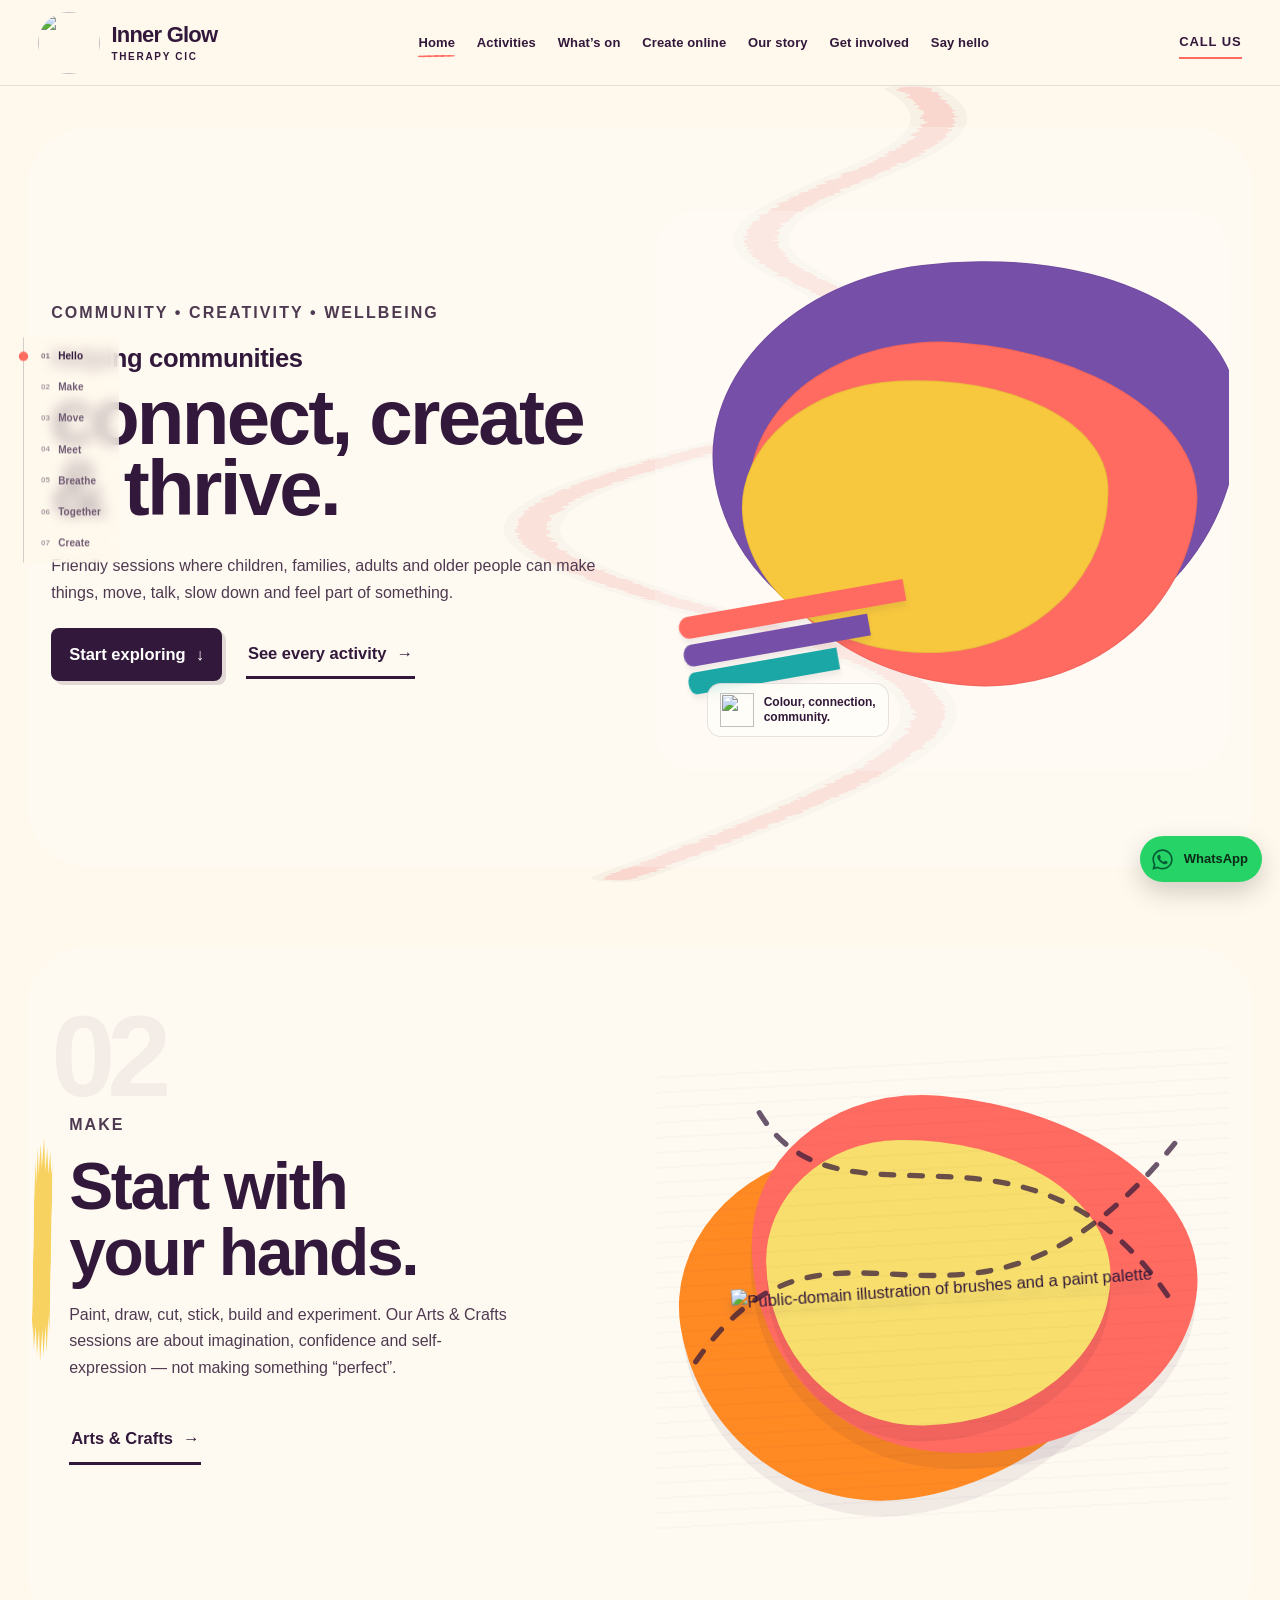
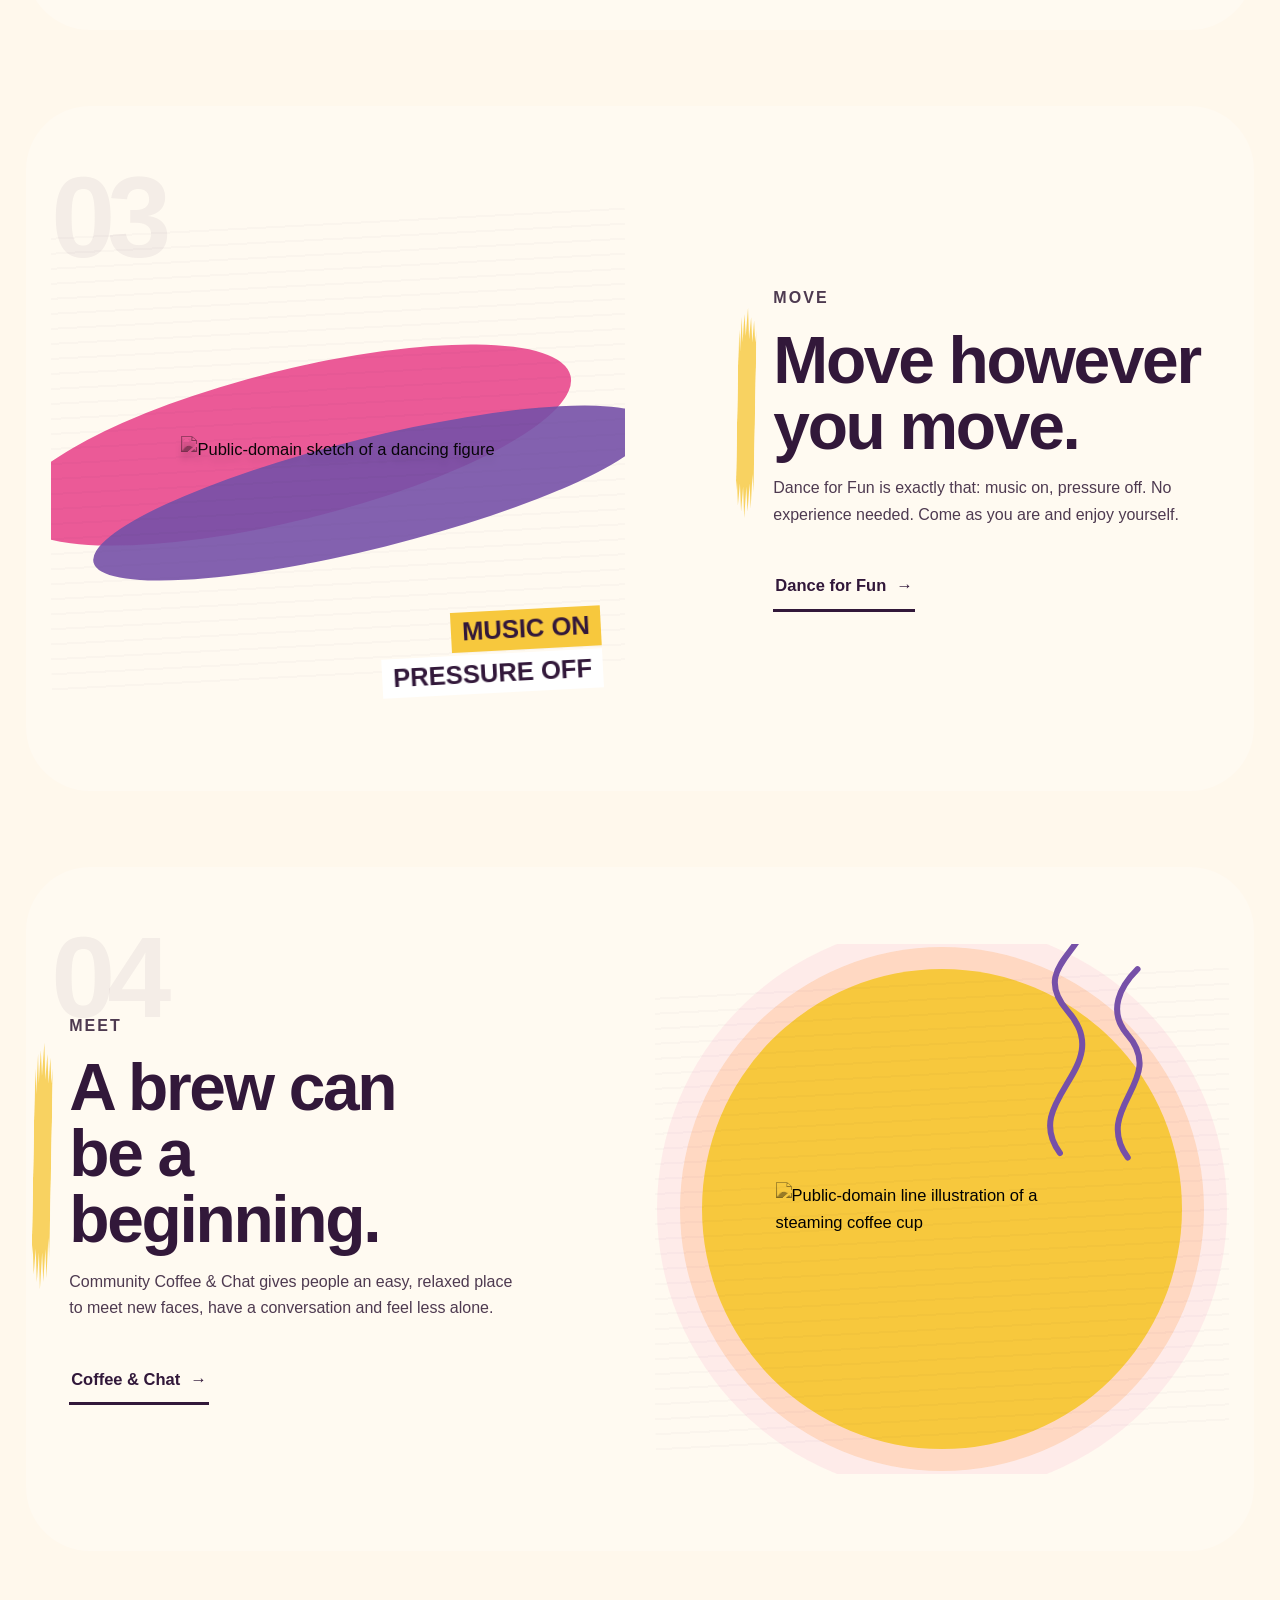
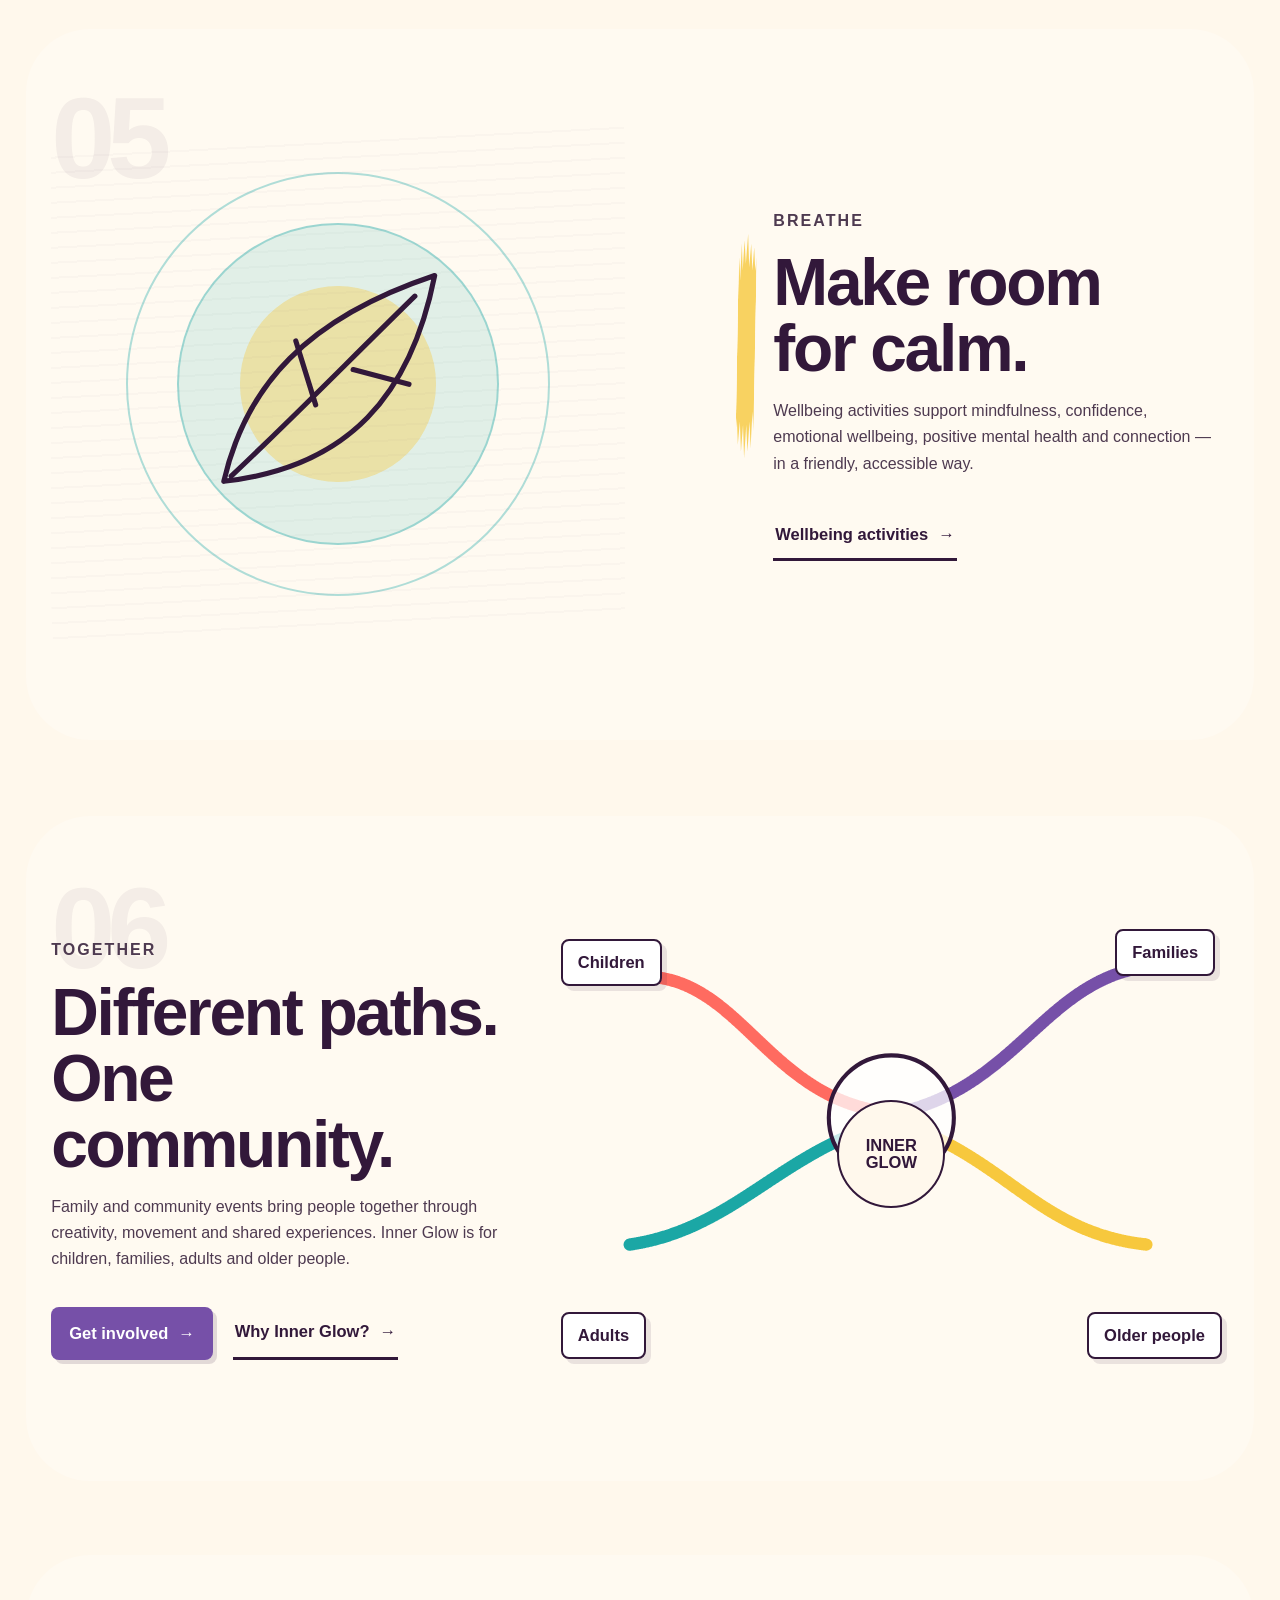
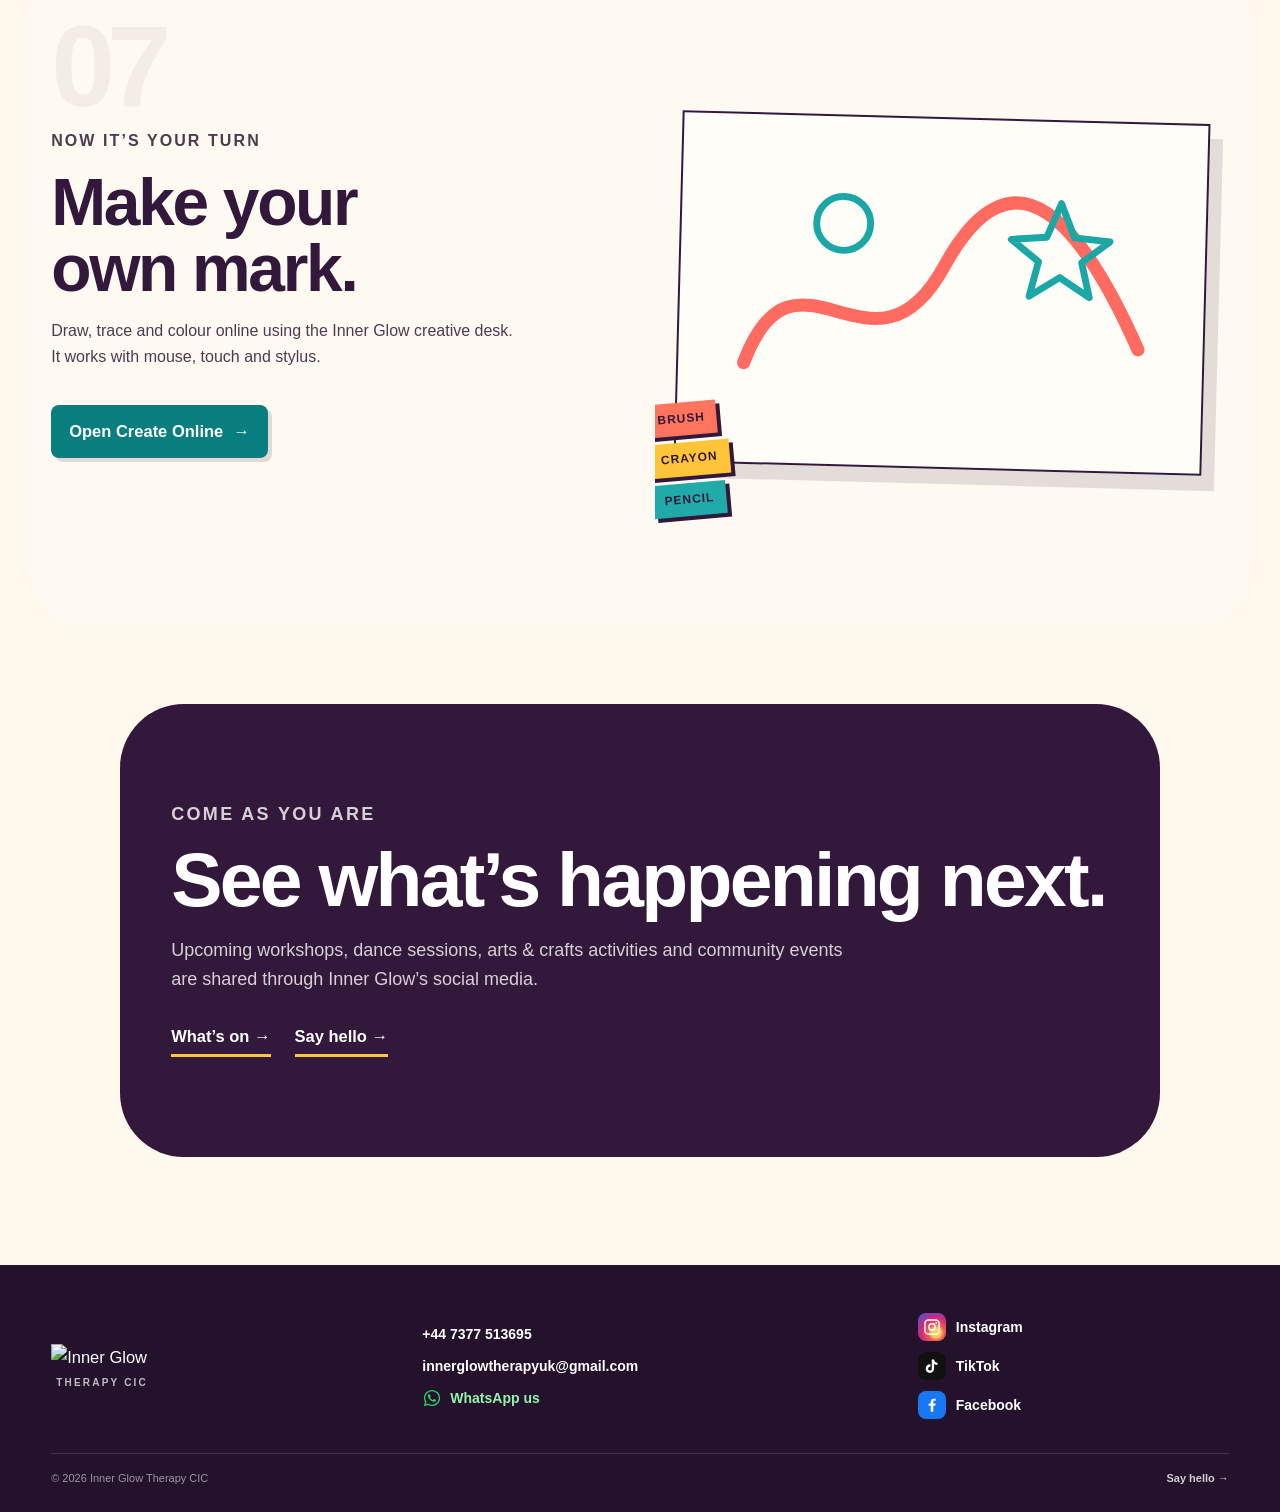
==== index.html @ 75ddf984 "Add files via upload" ====
<!doctype html>
<html lang="en">
<head>
  <meta charset="utf-8">
  <meta name="viewport" content="width=device-width,initial-scale=1,viewport-fit=cover">
  <meta name="theme-color" content="#fff8ec">
  <meta name="description" content="Inner Glow Therapy CIC — creative, active and wellbeing-focused community activities for children, families, adults and older people.">
  <title>Inner Glow Therapy CIC | Connect, create & thrive</title>
  <link rel="stylesheet" href="styles.css">
  <script>(function(){try{var q=new URLSearchParams(location.search);if(sessionStorage.getItem('ig-build-wipe')==='1'||q.get('_ig')==='1')document.documentElement.classList.add('ig-incoming')}catch(e){if(location.search.indexOf('_ig=1')>-1)document.documentElement.classList.add('ig-incoming')}})();</script>
  <style>html.ig-incoming::before{content:"";position:fixed;inset:0;z-index:2147483647;background:#ff6b60;pointer-events:none}</style>
</head>
<body data-page="home" class="v8-home">
<a class="skip" href="#main">Skip to content</a>
<header class="site-header v8-header">
  <a class="brand v8-brand v13-brand" href="index.html" aria-label="Inner Glow Therapy CIC home"><img class="v13-brand-symbol" src="assets/inner-glow-symbol-clean.png" alt=""><span class="v13-brand-copy"><strong>Inner Glow</strong><small>Therapy CIC</small></span></a>
  <button class="menu-btn" type="button" aria-expanded="false" aria-controls="main-nav">Menu</button>
  <nav class="site-nav" id="main-nav" aria-label="Main navigation">
    <a href="index.html" aria-current="page">Home</a>
    <a href="activities.html">Activities</a>
    <a href="whats-on.html">What’s on</a>
    <a href="create-online.html">Create online</a>
    <a href="about.html">Our story</a>
    <a href="get-involved.html">Get involved</a>
    <a href="contact.html">Say hello</a>
  </nav>
  <a class="header-call" href="tel:+447377513695">Call us</a>
</header>

<nav class="story-jump" aria-label="Jump through this page">
  <a href="#hello" data-jump="hello"><span>01</span> Hello</a>
  <a href="#make" data-jump="make"><span>02</span> Make</a>
  <a href="#move" data-jump="move"><span>03</span> Move</a>
  <a href="#meet" data-jump="meet"><span>04</span> Meet</a>
  <a href="#breathe" data-jump="breathe"><span>05</span> Breathe</a>
  <a href="#together" data-jump="together"><span>06</span> Together</a>
  <a href="#create" data-jump="create"><span>07</span> Create</a>
</nav>

<div class="scroll-build" aria-hidden="true">
  <svg class="scroll-build-svg" viewBox="0 0 1000 5200" preserveAspectRatio="none">
    <defs>
      <filter id="softBrush" x="-20%" y="-20%" width="140%" height="140%">
        <feTurbulence type="fractalNoise" baseFrequency="0.015 0.08" numOctaves="2" seed="9" result="noise"/>
        <feDisplacementMap in="SourceGraphic" in2="noise" scale="14" xChannelSelector="R" yChannelSelector="G"/>
      </filter>
    </defs>
    <path id="build-path-shadow" d="M760 70 C880 520 520 760 640 1210 S870 1850 590 2310 S350 2990 610 3460 S820 4210 480 5060"/>
    <path id="build-path" d="M760 70 C880 520 520 760 640 1210 S870 1850 590 2310 S350 2990 610 3460 S820 4210 480 5060" pathLength="1" filter="url(#softBrush)"/>
  </svg>
</div>

<main id="main" class="story-main">
  <section class="story-panel hero-v8" id="hello" data-story="hello">
    <div class="hero-v8-copy" data-build="text">
      <p class="eyebrow">COMMUNITY • CREATIVITY • WELLBEING</p>
      <h1><span>Helping communities</span><strong>connect, create<br>&amp; thrive.</strong></h1>
      <p class="hero-summary">Friendly sessions where children, families, adults and older people can make things, move, talk, slow down and feel part of something.</p>
      <div class="hero-v8-actions">
        <a class="v8-link solid" href="#make">Start exploring <span>↓</span></a>
        <a class="v8-link" href="activities.html">See every activity <span>→</span></a>
      </div>
    </div>
    <div class="hero-v8-art" data-build="art">
      <div class="paint-world paint-world-a"></div>
      <div class="paint-world paint-world-b"></div>
      <div class="paint-world paint-world-c"></div>
      <div class="hero-paint-origin" aria-hidden="true"><span></span><span></span><span></span></div>
      <div class="hero-brand-stamp"><img src="assets/inner-glow-icon.png" alt=""><span>Colour, connection,<br>community.</span></div>
    </div>
  </section>

  <section class="story-panel story-activity make-panel" id="make" data-story="make">
    <div class="story-number">02</div>
    <div class="activity-copy" data-build="text">
      <p class="eyebrow coral-ink">MAKE</p>
      <h2>Start with<br>your hands.</h2>
      <p>Paint, draw, cut, stick, build and experiment. Our Arts &amp; Crafts sessions are about imagination, confidence and self-expression — not making something “perfect”.</p>
      <a class="v8-link" href="activities.html#arts-crafts">Arts &amp; Crafts <span>→</span></a>
    </div>
    <figure class="activity-visual craft-visual" data-build="art">
      <div class="paper-layer p1"></div><div class="paper-layer p2"></div><div class="paper-layer p3"></div>
      <img class="pd-asset palette-asset" src="assets/pd-palette.svg" alt="Public-domain illustration of brushes and a paint palette">
      <svg class="gesture-lines" viewBox="0 0 520 360" aria-hidden="true"><path d="M28 280 C160 90 280 320 480 74"/><path d="M88 45 C165 172 340 20 475 220"/></svg>
    </figure>
  </section>

  <section class="story-panel story-activity move-panel" id="move" data-story="move">
    <div class="story-number">03</div>
    <figure class="activity-visual dance-visual" data-build="art">
      <div class="ribbon r1"></div><div class="ribbon r2"></div>
      <img class="pd-asset dancer-asset" src="assets/pd-dancing-sketch.svg" alt="Public-domain sketch of a dancing figure">
      <div class="sound-words"><span>MUSIC ON</span><span>PRESSURE OFF</span></div>
    </figure>
    <div class="activity-copy" data-build="text">
      <p class="eyebrow pink-ink">MOVE</p>
      <h2>Move however<br>you move.</h2>
      <p>Dance for Fun is exactly that: music on, pressure off. No experience needed. Come as you are and enjoy yourself.</p>
      <a class="v8-link" href="activities.html#dance">Dance for Fun <span>→</span></a>
    </div>
  </section>

  <section class="story-panel story-activity meet-panel" id="meet" data-story="meet">
    <div class="story-number">04</div>
    <div class="activity-copy" data-build="text">
      <p class="eyebrow orange-ink">MEET</p>
      <h2>A brew can<br>be a beginning.</h2>
      <p>Community Coffee &amp; Chat gives people an easy, relaxed place to meet new faces, have a conversation and feel less alone.</p>
      <a class="v8-link" href="activities.html#coffee-chat">Coffee &amp; Chat <span>→</span></a>
    </div>
    <figure class="activity-visual coffee-visual" data-build="art">
      <div class="coffee-sun"></div>
      <img class="pd-asset coffee-asset" src="assets/pd-coffee.svg" alt="Public-domain line illustration of a steaming coffee cup">
      <svg class="steam-doodle" viewBox="0 0 320 420" aria-hidden="true"><path d="M118 312 C65 240 195 198 128 123 C89 78 128 54 144 26"/><path d="M208 318 C160 251 262 216 207 154 C181 123 198 91 221 68"/></svg>
    </figure>
  </section>

  <section class="story-panel story-activity breathe-panel" id="breathe" data-story="breathe">
    <div class="story-number">05</div>
    <figure class="activity-visual breathe-visual" data-build="art">
      <div class="breath-ring br1"></div><div class="breath-ring br2"></div><div class="breath-ring br3"></div>
      <svg class="leaf-line" viewBox="0 0 500 420" aria-hidden="true"><path d="M95 342 C125 212 208 120 382 62 C350 223 266 323 95 342Z"/><path d="M105 335 C188 257 258 185 355 90"/><path d="M220 238 L193 151 M271 190 L347 210"/></svg>
    </figure>
    <div class="activity-copy" data-build="text">
      <p class="eyebrow teal-ink">BREATHE</p>
      <h2>Make room<br>for calm.</h2>
      <p>Wellbeing activities support mindfulness, confidence, emotional wellbeing, positive mental health and connection — in a friendly, accessible way.</p>
      <a class="v8-link" href="activities.html#wellbeing">Wellbeing activities <span>→</span></a>
    </div>
  </section>

  <section class="story-panel together-panel" id="together" data-story="together">
    <div class="story-number">06</div>
    <div class="together-copy" data-build="text">
      <p class="eyebrow purple-ink">TOGETHER</p>
      <h2>Different paths.<br>One community.</h2>
      <p>Family and community events bring people together through creativity, movement and shared experiences. Inner Glow is for children, families, adults and older people.</p>
      <div class="together-actions"><a class="v8-link solid purple" href="get-involved.html">Get involved <span>→</span></a><a class="v8-link" href="about.html">Why Inner Glow? <span>→</span></a></div>
    </div>
    <div class="connection-diagram" data-build="art" aria-label="Diagram showing different community groups connecting">
      <svg viewBox="0 0 820 520" role="img" aria-hidden="true">
        <path class="connection-path c1" d="M92 95 C220 82 250 230 390 257"/><path class="connection-path c2" d="M722 82 C600 98 566 220 430 257"/><path class="connection-path c3" d="M92 420 C214 402 270 315 390 276"/><path class="connection-path c4" d="M720 420 C592 406 552 320 430 276"/>
        <circle class="hub" cx="410" cy="266" r="76"/>
      </svg>
      <div class="node n1">Children</div><div class="node n2">Families</div><div class="node n3">Adults</div><div class="node n4">Older people</div><div class="node centre">INNER<br>GLOW</div>
    </div>
  </section>

  <section class="story-panel create-panel" id="create" data-story="create">
    <div class="story-number">07</div>
    <div class="create-copy" data-build="text">
      <p class="eyebrow">NOW IT’S YOUR TURN</p>
      <h2>Make your<br>own mark.</h2>
      <p>Draw, trace and colour online using the Inner Glow creative desk. It works with mouse, touch and stylus.</p>
      <a class="v8-link solid teal" href="create-online.html">Open Create Online <span>→</span></a>
    </div>
    <div class="create-preview" data-build="art">
      <div class="fake-canvas">
        <svg viewBox="0 0 680 430" aria-hidden="true"><path class="preview-draw" d="M85 312 C148 130 254 352 342 180 S523 128 596 282"/><circle cx="210" cy="128" r="35"/><path d="M492 95 l18 44 46 4-36 28 11 45-39-25-39 25 11-45-36-28 46-4Z"/></svg>
      </div>
      <div class="tool-stack"><span style="--c:#ff745c">BRUSH</span><span style="--c:#ffc438">CRAYON</span><span style="--c:#20aaa8">PENCIL</span></div>
    </div>
  </section>

  <section class="closing-panel" data-build="text">
    <p class="eyebrow">COME AS YOU ARE</p>
    <h2>See what’s happening next.</h2>
    <p>Upcoming workshops, dance sessions, arts &amp; crafts activities and community events are shared through Inner Glow’s social media.</p>
    <div class="closing-links"><a href="whats-on.html">What’s on →</a><a href="contact.html">Say hello →</a></div>
  </section>
</main>

<footer class="site-footer v11-footer"><div class="footer-inner"><div class="footer-main"><div class="footer-brand footer-brand-real"><img src="assets/inner-glow-lockup-clean.png" alt="Inner Glow"><span class="footer-brand-sub">THERAPY CIC</span></div><div class="footer-contact"><a href="tel:+447377513695">+44 7377 513695</a><a href="mailto:innerglowtherapyuk@gmail.com">innerglowtherapyuk@gmail.com</a><a class="footer-whatsapp" href="https://wa.me/447377513695" target="_blank" rel="noopener"><span class="footer-wa-icon"><svg viewBox="0 0 32 32" aria-hidden="true"><path fill="currentColor" d="M16.03 3C8.85 3 3.03 8.78 3.03 15.91c0 2.28.6 4.5 1.73 6.45L3 29l6.82-1.77a13.04 13.04 0 0 0 6.2 1.57h.01c7.17 0 13-5.79 13-12.9C29.03 8.78 23.2 3 16.03 3Zm0 23.62h-.01a10.85 10.85 0 0 1-5.52-1.5l-.4-.24-4.05 1.05 1.08-3.93-.26-.4a10.67 10.67 0 0 1-1.67-5.7c0-5.94 4.86-10.73 10.84-10.73s10.84 4.8 10.84 10.73-4.87 10.72-10.85 10.72Zm5.94-8.04c-.33-.16-1.93-.95-2.23-1.06-.3-.1-.52-.16-.74.16-.22.33-.85 1.06-1.04 1.27-.19.22-.38.24-.7.08-.33-.16-1.38-.5-2.63-1.6-.97-.86-1.63-1.93-1.82-2.25-.19-.33-.02-.5.14-.66.15-.14.33-.38.49-.57.16-.19.22-.33.33-.54.1-.22.05-.41-.03-.57-.08-.16-.74-1.77-1.01-2.42-.27-.64-.54-.55-.74-.56h-.63c-.22 0-.57.08-.87.41-.3.33-1.14 1.11-1.14 2.72s1.17 3.16 1.33 3.38c.16.22 2.3 3.5 5.57 4.91.78.33 1.39.53 1.86.68.78.25 1.49.21 2.05.13.63-.09 1.93-.78 2.2-1.54.27-.76.27-1.41.19-1.54-.08-.14-.3-.22-.63-.38Z"/></svg></span><span>WhatsApp us</span></a></div><div class="footer-social"><a class="social-link social-instagram" href="https://www.instagram.com/innerglowtherapyuk?utm_source=qr&amp;igsh=cDhlcTVmOWV3dHRn" target="_blank" rel="noopener"><svg class="social-icon" viewBox="0 0 24 24" aria-hidden="true"><rect x="2.5" y="2.5" width="19" height="19" rx="5" fill="none" stroke="currentColor" stroke-width="2"/><circle cx="12" cy="12" r="4.2" fill="none" stroke="currentColor" stroke-width="2"/><circle cx="17.6" cy="6.5" r="1.2" fill="currentColor"/></svg><span>Instagram</span></a><a class="social-link social-tiktok" href="https://www.tiktok.com/@innerglowtherapyuk?_r=1&amp;_t=ZN-98gktzrJQJy" target="_blank" rel="noopener"><svg class="social-icon" viewBox="0 0 24 24" aria-hidden="true"><path fill="currentColor" d="M14.7 3.2c.5 2.7 2 4.3 4.6 4.5v3.1c-1.7-.1-3.2-.6-4.5-1.5v5.7c0 4.1-2.7 6.2-5.6 6.2-3.2 0-5.6-2.5-5.6-5.6 0-3.5 2.7-6 6.3-5.8v3.2c-1.8-.1-3.1.9-3.1 2.6 0 1.4 1 2.5 2.4 2.5 1.6 0 2.5-1.1 2.5-3.2V3.2h3Z"/></svg><span>TikTok</span></a><a class="social-link social-facebook" href="https://www.facebook.com/share/19WSZBAquq/" target="_blank" rel="noopener"><svg class="social-icon" viewBox="0 0 24 24" aria-hidden="true"><path fill="currentColor" d="M13.7 21v-8h2.7l.4-3.1h-3.1V7.9c0-.9.3-1.5 1.6-1.5H17V3.6c-.3 0-1.3-.1-2.5-.1-2.5 0-4.2 1.5-4.2 4.3v2.1H7.5V13h2.8v8h3.4Z"/></svg><span>Facebook</span></a></div></div><div class="footer-bottom"><span>© <span data-year></span> Inner Glow Therapy CIC</span><a href="contact.html">Say hello →</a></div></div></footer>
<a class="whatsapp-float v13-wa" href="https://wa.me/447377513695" target="_blank" rel="noopener" aria-label="Chat to Inner Glow Therapy CIC on WhatsApp"><svg class="wa-logo" viewBox="0 0 32 32" aria-hidden="true"><path fill="currentColor" d="M16.03 3C8.85 3 3.03 8.78 3.03 15.91c0 2.28.6 4.5 1.73 6.45L3 29l6.82-1.77a13.04 13.04 0 0 0 6.2 1.57h.01c7.17 0 13-5.79 13-12.9C29.03 8.78 23.2 3 16.03 3Zm0 23.62h-.01a10.85 10.85 0 0 1-5.52-1.5l-.4-.24-4.05 1.05 1.08-3.93-.26-.4a10.67 10.67 0 0 1-1.67-5.7c0-5.94 4.86-10.73 10.84-10.73s10.84 4.8 10.84 10.73-4.87 10.72-10.85 10.72Zm5.94-8.04c-.33-.16-1.93-.95-2.23-1.06-.3-.1-.52-.16-.74.16-.22.33-.85 1.06-1.04 1.27-.19.22-.38.24-.7.08-.33-.16-1.38-.5-2.63-1.6-.97-.86-1.63-1.93-1.82-2.25-.19-.33-.02-.5.14-.66.15-.14.33-.38.49-.57.16-.19.22-.33.33-.54.1-.22.05-.41-.03-.57-.08-.16-.74-1.77-1.01-2.42-.27-.64-.54-.55-.74-.56h-.63c-.22 0-.57.08-.87.41-.3.33-1.14 1.11-1.14 2.72s1.17 3.16 1.33 3.38c.16.22 2.3 3.5 5.57 4.91.78.33 1.39.53 1.86.68.78.25 1.49.21 2.05.13.63-.09 1.93-.78 2.2-1.54.27-.76.27-1.41.19-1.54-.08-.14-.3-.22-.63-.38Z"/></svg><span class="wa-label">WhatsApp</span></a><script src="script.js"></script>
</body>
</html>
---- styles.css ----
:root{--paper:#fff7e9;--paper2:#f8ead5;--ink:#2b1434;--orange:#ff8a00;--coral:#ff625b;--pink:#ef4c89;--purple:#7947ad;--teal:#00a7b5;--yellow:#ffc72e;--green:#8bbb70;--blue:#2d85bb;--max:1320px;--line:3px solid var(--ink);--shadow:8px 9px 0 var(--ink)}
*{box-sizing:border-box}html{scroll-behavior:smooth;background:var(--paper)}body{margin:0;background:var(--paper);color:var(--ink);font-family:'Atkinson Hyperlegible','Trebuchet MS',Arial,sans-serif;line-height:1.5;overflow-x:hidden}a{color:inherit}img{max-width:100%;display:block}button,input,textarea,select{font:inherit;color:inherit}.skip{position:fixed;left:12px;top:-80px;background:var(--ink);color:#fff;padding:10px 14px;z-index:999999}.skip:focus{top:12px}::selection{background:var(--yellow)}
/* typography */
.brush-font,.display,.section-title,.paint-heading{font-family:'Knewave','Arial Black',Impact,cursive;letter-spacing:.01em}.hand,.scribble,.nav-hand{font-family:'Schoolbell','Segoe Print','Comic Sans MS',cursive}.display{font-size:clamp(78px,11vw,168px);line-height:.79;margin:0;text-transform:uppercase;font-weight:400}.section-title{font-size:clamp(48px,7vw,98px);line-height:.88;margin:0;font-weight:400}.section-title.small{font-size:clamp(42px,5.6vw,76px)}.kicker{font-size:12px;line-height:1.2;font-weight:700;letter-spacing:.18em;text-transform:uppercase;margin:0 0 15px}.lede{font-size:clamp(19px,2.1vw,29px);line-height:1.26;font-weight:700;max-width:680px}.hand{font-size:clamp(20px,2vw,31px);line-height:1.2}.copy{font-size:18px;font-weight:700;max-width:64ch}
/* ambient moving paint */
.ambient-paint{position:fixed;inset:0;pointer-events:none;z-index:0;overflow:hidden}.ambient-dot{position:absolute;width:var(--s);height:var(--s);left:var(--x);top:var(--y);background:var(--c);opacity:.13;mask:url('assets/splat.svg') center/contain no-repeat;-webkit-mask:url('assets/splat.svg') center/contain no-repeat;animation:floatPaint var(--d) ease-in-out infinite alternate;transform:rotate(var(--r))}.ambient-line{position:absolute;width:26vw;height:16px;left:var(--x);top:var(--y);background:var(--c);opacity:.08;mask:url('assets/brush-small.svg') center/100% 100%;-webkit-mask:url('assets/brush-small.svg') center/100% 100%;animation:driftLine var(--d) ease-in-out infinite alternate;transform:rotate(var(--r))}@keyframes floatPaint{to{transform:translate(24px,-18px) rotate(calc(var(--r) + 16deg)) scale(1.08)}}@keyframes driftLine{to{transform:translate(-45px,20px) rotate(calc(var(--r) - 2deg))}}
.site-header,main,.site-footer{position:relative;z-index:2}
/* header */
.site-header{max-width:var(--max);margin:0 auto;padding:15px 24px;display:grid;grid-template-columns:auto 1fr auto;gap:24px;align-items:center}.brand{display:flex;align-items:center;gap:10px;text-decoration:none}.brand img{width:54px;height:54px;border-radius:50%;object-fit:cover}.brand-name{font-family:'Schoolbell',cursive;font-size:24px;font-weight:700;white-space:nowrap}.site-nav{display:flex;justify-content:center;align-items:center;gap:4px;flex-wrap:wrap}.site-nav a{font-family:'Schoolbell',cursive;text-decoration:none;font-size:19px;font-weight:700;padding:8px 10px;position:relative;transition:transform .18s ease}.site-nav a:hover{transform:rotate(-2deg) translateY(-2px)}.site-nav a::after{content:'';position:absolute;left:5px;right:5px;bottom:3px;height:10px;background:var(--yellow);z-index:-1;mask:url('assets/brush-small.svg') center/100% 100%;-webkit-mask:url('assets/brush-small.svg') center/100% 100%;transform:scaleX(0) rotate(-1deg);transform-origin:left;transition:transform .2s ease}.site-nav a:hover::after,.site-nav a[aria-current='page']::after{transform:scaleX(1) rotate(-1deg)}.header-call{font-family:'Schoolbell',cursive;font-weight:700;text-decoration:none;font-size:18px;position:relative;padding:10px 15px}.header-call::before{content:'';position:absolute;inset:-5px -8px;background:var(--coral);z-index:-1;mask:url('assets/brush-small.svg') center/100% 100%;-webkit-mask:url('assets/brush-small.svg') center/100% 100%;transform:rotate(1deg)}.menu-btn{display:none;border:var(--line);background:var(--yellow);font-family:'Schoolbell';font-size:18px;font-weight:700;padding:8px 11px}
/* common artwork helpers */
.paint-swipe{position:absolute;display:block;background:var(--c);mask:url('assets/brush-wide.svg') center/100% 100%;-webkit-mask:url('assets/brush-wide.svg') center/100% 100%;animation:swashBreath 8s ease-in-out infinite alternate;transform:rotate(var(--r,0deg));pointer-events:none}.paint-swipe.small{mask-image:url('assets/brush-small.svg');-webkit-mask-image:url('assets/brush-small.svg')}@keyframes swashBreath{to{transform:rotate(calc(var(--r,0deg) + 1deg)) scale(1.025)}}.paint-splat{position:absolute;background:var(--c);mask:url('assets/splat.svg') center/contain no-repeat;-webkit-mask:url('assets/splat.svg') center/contain no-repeat;animation:splatFloat 6s ease-in-out infinite alternate;pointer-events:none}@keyframes splatFloat{to{transform:translateY(-11px) rotate(11deg) scale(1.04)}}.tape{position:absolute;background:url('assets/tape.svg') center/100% 100% no-repeat;pointer-events:none;z-index:5}.scribble-arrow{position:absolute;font-family:'Schoolbell',cursive;font-size:30px;font-weight:700;animation:wiggle 3.6s ease-in-out infinite alternate;pointer-events:none}@keyframes wiggle{to{transform:translateY(-5px) rotate(4deg)}}
.paint-btn{position:relative;display:inline-flex;align-items:center;justify-content:center;text-decoration:none;border:0;background:none;font-family:'Schoolbell',cursive;font-size:21px;font-weight:700;padding:13px 19px;cursor:pointer;isolation:isolate;transition:transform .15s ease}.paint-btn::before{content:'';position:absolute;inset:-9px -13px;background:var(--btn,var(--yellow));z-index:-1;mask:url('assets/brush-small.svg') center/100% 100%;-webkit-mask:url('assets/brush-small.svg') center/100% 100%;transform:rotate(var(--btn-r,-1deg));transition:transform .17s ease}.paint-btn:hover{transform:translateY(-3px) rotate(-1deg)}.paint-btn:hover::before{transform:rotate(calc(var(--btn-r,-1deg) + 2deg)) scale(1.04)}.paint-btn.coral{--btn:var(--coral)}.paint-btn.pink{--btn:var(--pink)}.paint-btn.teal{--btn:var(--teal)}.paint-btn.purple{--btn:#bd88d7}.paint-btn.green{--btn:var(--green)}
/* HOME: sketchbook hero */
.hero{max-width:var(--max);margin:0 auto;min-height:830px;padding:62px 24px 95px;display:grid;grid-template-columns:1.05fr .95fr;gap:44px;align-items:center;position:relative}.hero-copy{position:relative;z-index:4}.hero-copy .display span{display:block;width:max-content;max-width:100%;position:relative;animation:headlineWobble 7s ease-in-out infinite alternate}.hero-copy .display span:nth-child(2){margin-left:6%;animation-delay:-2s}.hero-copy .display span:nth-child(3){margin-left:1%;animation-delay:-4s}@keyframes headlineWobble{to{transform:rotate(.7deg) translateY(-3px)}}.hero-copy .display span::before{content:'';position:absolute;left:-5%;right:-7%;bottom:.03em;height:.28em;background:var(--stroke);z-index:-1;mask:url('assets/brush-small.svg') center/100% 100%;-webkit-mask:url('assets/brush-small.svg') center/100% 100%;animation:underlineLive 5s ease-in-out infinite alternate;transform:rotate(var(--rot,-1deg));transform-origin:left}@keyframes underlineLive{0%{transform:rotate(var(--rot,-1deg)) scaleX(.93)}100%{transform:rotate(calc(var(--rot,-1deg) + 1deg)) scaleX(1.03)}}.hero-copy .l1{--stroke:var(--yellow);--rot:-2deg}.hero-copy .l2{--stroke:var(--coral);--rot:1deg}.hero-copy .l3{--stroke:var(--teal);--rot:-1deg}.hero-actions{display:flex;gap:22px;flex-wrap:wrap;margin-top:30px}.hero-side{position:relative;height:650px}.logo-paper{position:absolute;left:13%;top:64px;width:72%;background:#fffdf6;border:var(--line);padding:22px 22px 26px;box-shadow:14px 15px 0 var(--ink);transform:rotate(2.7deg);animation:paperFloat 7s ease-in-out infinite alternate;z-index:3}@keyframes paperFloat{to{transform:translateY(-10px) rotate(1.6deg)}}.logo-paper img{width:100%}.logo-paper .tape{width:150px;height:48px;top:-23px;left:35%;transform:rotate(-3deg)}.studio-note{position:absolute;border:var(--line);box-shadow:6px 7px 0 var(--ink);padding:13px 15px;background:var(--yellow);font-family:'Schoolbell',cursive;font-size:19px;line-height:1.15;font-weight:700;z-index:6;animation:noteFloat 6s ease-in-out infinite alternate}@keyframes noteFloat{to{transform:translateY(-8px) rotate(calc(var(--nr,0deg) + 2deg))}}.studio-note.a{left:0;top:28px;--nr:-7deg;transform:rotate(-7deg)}.studio-note.b{right:0;top:18px;background:var(--pink);--nr:6deg;transform:rotate(6deg)}.studio-note.c{right:1%;bottom:42px;background:var(--teal);--nr:-4deg;transform:rotate(-4deg)}.hero-side .paint-swipe.s1{width:95%;height:230px;left:3%;top:225px;--c:var(--orange);--r:-10deg;opacity:.72;z-index:1}.hero-side .paint-swipe.s2{width:76%;height:160px;right:-8%;bottom:85px;--c:var(--teal);--r:8deg;opacity:.63;z-index:1}.hero-side .paint-splat{width:95px;height:95px;left:6%;bottom:75px;--c:var(--purple);z-index:2}.hero-doodle{position:absolute;font-family:'Schoolbell',cursive;font-weight:700;z-index:7}.doodle-star{right:6%;top:188px;font-size:60px;color:var(--orange);animation:spinSlow 14s linear infinite}@keyframes spinSlow{to{transform:rotate(360deg)}}.doodle-arrow{left:0;bottom:116px;font-size:28px;transform:rotate(-10deg)}
.ticker{overflow:hidden;background:var(--ink);color:var(--paper);border-top:6px solid var(--coral);border-bottom:6px solid var(--yellow);transform:rotate(-.6deg);margin:-25px -12px 0}.ticker-track{display:flex;white-space:nowrap;width:max-content;font-family:'Schoolbell',cursive;font-size:25px;font-weight:700;padding:12px 0;animation:ticker 22s linear infinite}.ticker-track span{padding-right:34px}@keyframes ticker{to{transform:translateX(-50%)}}
/* sections */
.page{max-width:var(--max);margin:0 auto;padding:105px 24px;position:relative}.page.tight{padding-top:72px;padding-bottom:72px}.section-intro{display:grid;grid-template-columns:1.1fr .9fr;gap:45px;align-items:end;margin-bottom:58px}.section-intro p{font-size:19px;font-weight:700;max-width:600px}
/* mural activities */
.mural{position:relative;min-height:920px;margin-top:30px}.mural-piece{position:absolute;padding:28px 30px 34px;z-index:2}.mural-piece::before{content:'';position:absolute;inset:-12px -18px;background:var(--piece);z-index:-2;mask:url('assets/brush-wide.svg') center/100% 100%;-webkit-mask:url('assets/brush-wide.svg') center/100% 100%;transform:rotate(var(--rot));filter:drop-shadow(7px 8px 0 var(--ink))}.mural-piece h3{font-family:'Knewave',cursive;font-size:clamp(40px,5vw,72px);line-height:.86;margin:0 0 12px;font-weight:400;max-width:9ch}.mural-piece p{font-weight:700;font-size:18px;max-width:31ch;margin:0}.mural-piece .mini-icon{position:absolute;right:4%;top:-12%;width:110px;height:110px;animation:iconDance 5s ease-in-out infinite alternate}@keyframes iconDance{to{transform:translateY(-8px) rotate(6deg)}}.mural-piece.craft{left:1%;top:20px;width:46%;--piece:var(--coral);--rot:-2deg}.mural-piece.dance{right:4%;top:80px;width:40%;--piece:var(--yellow);--rot:2deg}.mural-piece.chat{left:10%;top:360px;width:38%;--piece:var(--teal);--rot:1deg}.mural-piece.wellbeing{right:8%;top:405px;width:39%;--piece:var(--green);--rot:-2deg}.mural-piece.community{left:18%;right:14%;top:685px;--piece:#c588df;--rot:1deg}.mural-line{position:absolute;height:18px;background:var(--ink);opacity:.14;mask:url('assets/brush-small.svg') center/100% 100%;-webkit-mask:url('assets/brush-small.svg') center/100% 100%;animation:driftLine 7s ease-in-out infinite alternate}.mural-line.m1{left:2%;right:30%;top:325px;transform:rotate(7deg)}.mural-line.m2{left:36%;right:2%;top:656px;transform:rotate(-5deg)}
/* doodle mini canvas */
.doodle-lab{background:var(--ink);color:var(--paper);overflow:hidden}.doodle-lab-inner{max-width:var(--max);margin:0 auto;padding:90px 24px;display:grid;grid-template-columns:.8fr 1.2fr;gap:42px;align-items:center}.doodle-lab .section-title{color:var(--paper)}.mini-canvas-wrap{position:relative;background:#fffdf8;border:4px solid var(--paper);box-shadow:12px 13px 0 var(--pink);padding:14px;transform:rotate(1deg)}#mini-canvas{width:100%;height:360px;display:block;background:linear-gradient(#fffdf8,#fff7e9);touch-action:none;cursor:crosshair}.mini-canvas-label{position:absolute;top:-33px;right:16px;background:var(--yellow);color:var(--ink);padding:8px 15px;font-family:'Schoolbell';font-size:21px;transform:rotate(3deg);border:3px solid var(--ink)}.mini-tools{display:flex;gap:14px;flex-wrap:wrap;margin-top:24px}.mini-dot{width:36px;height:36px;border-radius:50%;border:3px solid var(--paper);background:var(--c);cursor:pointer}.mini-dot.active{box-shadow:0 0 0 4px var(--yellow)}
/* choose mood */
.mood-grid{display:grid;grid-template-columns:repeat(5,1fr);gap:14px;margin-top:42px}.mood{border:0;background:none;position:relative;min-height:150px;padding:18px 14px;font-family:'Schoolbell',cursive;font-size:24px;font-weight:700;cursor:pointer;isolation:isolate;transition:transform .18s ease}.mood::before{content:'';position:absolute;inset:-8px;background:var(--c);z-index:-1;mask:url('assets/brush-wide.svg') center/100% 100%;-webkit-mask:url('assets/brush-wide.svg') center/100% 100%;transform:rotate(var(--r))}.mood:hover,.mood[aria-pressed='true']{transform:translateY(-6px) rotate(-1deg)}.mood[aria-pressed='true']::after{content:'✓';position:absolute;right:8px;top:-4px;font-family:'Schoolbell';font-size:35px}.mood-answer{margin-top:34px;padding:28px;position:relative;max-width:770px}.mood-answer::before{content:'';position:absolute;inset:-16px -20px;background:var(--paper2);z-index:-1;mask:url('assets/brush-wide.svg') center/100% 100%;-webkit-mask:url('assets/brush-wide.svg') center/100% 100%;transform:rotate(-1deg)}.mood-answer strong{font-family:'Knewave';font-size:40px;font-weight:400;display:block;line-height:.95}
/* online teaser */
.online-teaser{display:grid;grid-template-columns:.85fr 1.15fr;gap:45px;align-items:center}.desk-preview{position:relative;min-height:440px}.desk-preview .sheet{position:absolute;border:var(--line);box-shadow:var(--shadow);padding:25px;background:#fffdf8;font-family:'Schoolbell';font-size:22px;font-weight:700}.desk-preview .sheet.one{left:2%;top:20px;width:62%;height:240px;background:var(--yellow);transform:rotate(-5deg)}.desk-preview .sheet.two{right:2%;top:90px;width:55%;height:230px;background:var(--teal);transform:rotate(4deg)}.desk-preview .sheet.three{left:22%;right:17%;bottom:12px;height:175px;background:var(--coral);transform:rotate(-1deg)}.desk-preview .sheet::after{content:'';position:absolute;width:110px;height:36px;left:38%;top:-20px;background:url('assets/tape.svg') center/100% 100% no-repeat}.desk-preview .sketch{font-size:60px;display:block;line-height:1;margin-top:20px;animation:wiggle 4s ease-in-out infinite alternate}
/* page hero variants */
.page-hero{max-width:var(--max);margin:0 auto;padding:65px 24px 80px;display:grid;grid-template-columns:1.05fr .95fr;gap:45px;align-items:center;min-height:610px}.page-hero h1{font-family:'Knewave';font-size:clamp(72px,10vw,145px);line-height:.8;margin:0;text-transform:uppercase;font-weight:400}.page-hero h1 .paint-word{position:relative;display:inline-block}.page-hero h1 .paint-word::after{content:'';position:absolute;left:-6%;right:-8%;bottom:.04em;height:.3em;background:var(--page-color,var(--yellow));z-index:-1;mask:url('assets/brush-small.svg') center/100% 100%;-webkit-mask:url('assets/brush-small.svg') center/100% 100%;animation:underlineLive 5s ease-in-out infinite alternate}.page-art{height:430px;position:relative}.page-art .big-swash{position:absolute;inset:45px 0 20px;background:var(--page-color,var(--yellow));mask:url('assets/brush-wide.svg') center/100% 100%;-webkit-mask:url('assets/brush-wide.svg') center/100% 100%;transform:rotate(-6deg);animation:swashBreath 8s ease-in-out infinite alternate}.page-art .big-word{position:absolute;left:50%;top:50%;transform:translate(-50%,-50%) rotate(-4deg);font-family:'Schoolbell';font-weight:700;font-size:clamp(52px,7vw,100px);line-height:.9;text-align:center;z-index:3}.page-art .paint-splat{width:100px;height:100px;right:0;top:0;--c:var(--pink)}
/* activities detailed */
.activity-flow{display:grid;gap:115px}.activity-scene{display:grid;grid-template-columns:1fr 1fr;gap:52px;align-items:center;position:relative}.activity-scene:nth-child(even) .activity-visual{order:2}.activity-visual{min-height:430px;position:relative;display:grid;place-items:center}.activity-visual::before{content:'';position:absolute;inset:0;background:var(--tone);mask:url('assets/brush-wide.svg') center/100% 100%;-webkit-mask:url('assets/brush-wide.svg') center/100% 100%;transform:rotate(var(--rot,-3deg));filter:drop-shadow(9px 10px 0 var(--ink));animation:swashBreath 9s ease-in-out infinite alternate}.activity-visual .art-word{position:relative;z-index:2;font-family:'Schoolbell';font-size:clamp(48px,6vw,90px);font-weight:700;text-align:center;line-height:.9;animation:wiggle 5s ease-in-out infinite alternate}.activity-copy h2{font-family:'Knewave';font-size:clamp(48px,6vw,86px);line-height:.86;font-weight:400;margin:0 0 17px}.activity-copy p{font-size:19px;font-weight:700;max-width:55ch}.activity-copy ul{font-weight:700;font-size:17px;line-height:1.6}
/* noticeboard */
.noticeboard{background:#c99e67;padding:42px;border:5px solid var(--ink);box-shadow:14px 14px 0 var(--ink);position:relative;min-height:680px;background-image:radial-gradient(rgba(43,20,52,.13) 1px,transparent 1px);background-size:8px 8px}.notice{position:absolute;padding:28px;border:var(--line);box-shadow:8px 9px 0 rgba(43,20,52,.75);background:#fffdf8;width:min(370px,42%);font-weight:700;animation:noteFloat 7s ease-in-out infinite alternate}.notice::before{content:'';position:absolute;width:100px;height:34px;left:35%;top:-17px;background:url('assets/tape.svg') center/100% 100% no-repeat}.notice h3{font-family:'Knewave';font-size:42px;line-height:.9;font-weight:400;margin:0 0 14px}.notice.a{left:5%;top:65px;background:var(--yellow);--nr:-3deg;transform:rotate(-3deg)}.notice.b{right:5%;top:105px;background:var(--pink);--nr:4deg;transform:rotate(4deg)}.notice.c{left:16%;bottom:70px;background:var(--teal);--nr:2deg;transform:rotate(2deg)}.notice.d{right:11%;bottom:42px;background:#fffdf8;--nr:-4deg;transform:rotate(-4deg)}
/* scrapbook about */
.scrapbook{display:grid;grid-template-columns:1fr 1fr;gap:34px}.scrap{position:relative;min-height:340px;padding:32px;border:var(--line);background:#fffdf8;box-shadow:var(--shadow);transform:rotate(var(--r));animation:noteFloat 8s ease-in-out infinite alternate}.scrap::before{content:'';position:absolute;width:130px;height:40px;left:34%;top:-22px;background:url('assets/tape.svg') center/100% 100% no-repeat}.scrap:nth-child(2){background:var(--yellow)}.scrap:nth-child(3){background:var(--teal)}.scrap:nth-child(4){background:var(--coral)}.scrap h3{font-family:'Knewave';font-size:45px;line-height:.9;font-weight:400;margin:0 0 14px}.manifesto-list{display:grid;gap:12px;margin-top:45px}.manifesto-item{display:grid;grid-template-columns:70px 1fr;border-top:3px solid var(--ink);padding:15px 0;align-items:baseline}.manifesto-item span{font-size:12px;letter-spacing:.16em;font-weight:700}.manifesto-item strong{font-family:'Knewave';font-weight:400;font-size:clamp(34px,4vw,58px);line-height:.9}
/* tear-offs */
.tear-wall{display:grid;grid-template-columns:repeat(2,1fr);gap:36px}.tear-poster{position:relative;min-height:380px;padding:35px 35px 78px;border:var(--line);background:var(--tone);box-shadow:11px 12px 0 var(--ink);transform:rotate(var(--r));animation:noteFloat 8s ease-in-out infinite alternate}.tear-poster h2{font-family:'Knewave';font-size:clamp(48px,5.5vw,78px);line-height:.86;font-weight:400;margin:0 0 18px}.tear-poster p{font-size:19px;font-weight:700;max-width:50ch}.tear-tabs{position:absolute;left:0;right:0;bottom:0;display:grid;grid-template-columns:repeat(7,1fr);border-top:3px dashed var(--ink)}.tear-tabs a{min-height:65px;display:flex;align-items:center;justify-content:center;text-decoration:none;border-right:2px dashed var(--ink);font-family:'Schoolbell';font-weight:700;font-size:14px;writing-mode:vertical-rl;transform:rotate(180deg);padding:6px}.tear-tabs a:last-child{border-right:0}.tear-tabs a:hover{background:rgba(255,255,255,.35)}
/* contact wall */
.contact-layout{display:grid;grid-template-columns:.9fr 1.1fr;gap:44px;align-items:start}.contact-stack{display:grid;gap:25px}.contact-note{position:relative;padding:30px;border:var(--line);box-shadow:var(--shadow);background:var(--tone);transform:rotate(var(--r));animation:noteFloat 7s ease-in-out infinite alternate}.contact-note h3{font-family:'Knewave';font-size:40px;line-height:.9;font-weight:400;margin:0 0 12px}.contact-note a{font-size:21px;font-weight:700;overflow-wrap:anywhere}.paint-form{border:var(--line);box-shadow:13px 14px 0 var(--ink);background:#fffdf8;padding:32px;transform:rotate(.6deg)}.form-row{display:grid;grid-template-columns:1fr 1fr;gap:18px}.field{display:grid;gap:7px;margin-bottom:18px}.field label{font-family:'Schoolbell';font-weight:700;font-size:19px}.field input,.field textarea,.field select{width:100%;border:3px solid var(--ink);background:var(--paper);padding:12px 13px;outline:none;font-size:17px}.field input:focus,.field textarea:focus,.field select:focus{box-shadow:5px 5px 0 var(--teal)}.field textarea{min-height:170px;resize:vertical}.form-status{font-weight:700}
/* create online messy desk */
.messy-desk{background:#d8b887;position:relative;padding:85px 0 110px;overflow:hidden;background-image:radial-gradient(rgba(43,20,52,.12) 1px,transparent 1px);background-size:10px 10px}.desk-inner{max-width:var(--max);margin:0 auto;padding:0 24px;display:grid;grid-template-columns:330px minmax(0,1fr);gap:30px;position:relative}.toolbox{display:grid;gap:16px;align-content:start}.tool-card{border:var(--line);box-shadow:7px 8px 0 var(--ink);background:#fffdf8;padding:18px;transform:rotate(var(--r,0deg))}.tool-card h3{font-family:'Knewave';font-size:29px;line-height:.95;font-weight:400;margin:0 0 11px}.paint-swatches{display:flex;gap:8px;flex-wrap:wrap}.colour-dot{width:34px;height:34px;border-radius:50%;border:3px solid var(--ink);background:var(--c);cursor:pointer}.colour-dot.active{box-shadow:0 0 0 4px var(--yellow),4px 4px 0 var(--ink)}.brush-tabs,.stamp-tabs{display:flex;flex-wrap:wrap;gap:8px}.tool-chip{border:2px solid var(--ink);background:var(--paper);padding:7px 9px;font-family:'Schoolbell';font-size:17px;font-weight:700;cursor:pointer}.tool-chip.active{background:var(--yellow);box-shadow:3px 3px 0 var(--ink)}.tool-card input[type=range],.tool-card select{width:100%}.tool-card select{border:2px solid var(--ink);background:var(--paper);padding:8px}.desk-canvas-area{display:grid;gap:17px}.canvas-toolbar{display:flex;gap:14px;flex-wrap:wrap;align-items:center}.canvas-toolbar .paint-btn{font-size:18px}.canvas-shell{background:#fffdf8;border:var(--line);box-shadow:14px 15px 0 var(--ink);padding:14px;transform:rotate(.3deg);position:relative}.canvas-shell::before{content:'';position:absolute;width:160px;height:48px;left:39%;top:-25px;background:url('assets/tape.svg') center/100% 100% no-repeat;z-index:4}.canvas-paper{position:relative;aspect-ratio:10/7;background:#fffdf8;border:3px solid var(--ink);overflow:hidden}.guide-layer{position:absolute;inset:0;pointer-events:none;opacity:.48}.guide-layer svg{width:100%;height:100%;display:block}.guide-stroke{fill:none;stroke:#382341;stroke-width:7;stroke-linecap:round;stroke-linejoin:round}.guide-fill{fill:#fffdf8;stroke:#382341;stroke-width:6}.guide-soft{fill:#fffdf8}.guide-dash{stroke-dasharray:14 15;animation:traceMarch 7s linear infinite}@keyframes traceMarch{to{stroke-dashoffset:-300}}#draw-canvas{position:absolute;inset:0;width:100%;height:100%;touch-action:none;cursor:crosshair}.prompt-card{border:var(--line);box-shadow:7px 8px 0 var(--ink);background:var(--yellow);padding:22px;transform:rotate(-1deg)}.prompt-card strong{font-family:'Knewave';font-size:28px;font-weight:400}.prompt-text{font-family:'Schoolbell';font-size:23px;font-weight:700;margin:12px 0}.studio-bottom{display:grid;grid-template-columns:1.1fr .9fr;gap:24px}.sheet-list{display:grid;grid-template-columns:repeat(2,1fr);gap:12px}.sheet-choice{border:var(--line);background:#fffdf8;min-height:110px;padding:12px;font-family:'Schoolbell';font-weight:700;font-size:18px;cursor:pointer;position:relative}.sheet-choice:hover{background:var(--paper2)}.stamp-icon{font-family:'Schoolbell';font-size:22px}.done-pop{position:fixed;inset:0;z-index:80000;display:none;place-items:center;background:rgba(43,20,52,.5);padding:20px}.done-pop.show{display:grid}.done-card{background:var(--paper);border:4px solid var(--ink);box-shadow:14px 15px 0 var(--yellow);padding:35px;max-width:560px;text-align:center;position:relative}.done-card h2{font-family:'Knewave';font-size:60px;line-height:.85;font-weight:400;margin:0 0 14px}.confetti-piece{position:absolute;width:14px;height:34px;background:var(--c);left:var(--x);top:-40px;animation:fall var(--d) linear forwards;transform:rotate(var(--r))}@keyframes fall{to{transform:translateY(110vh) rotate(650deg)}}
/* footer */
.site-footer{background:var(--ink);color:var(--paper);margin-top:70px;overflow:hidden}.footer-inner{max-width:var(--max);margin:0 auto;padding:75px 24px 28px}.footer-main{display:grid;grid-template-columns:1fr .95fr;gap:40px;align-items:end}.footer-big{font-family:'Knewave';font-size:clamp(64px,9vw,126px);line-height:.8;margin:0;font-weight:400}.footer-links{display:grid;gap:10px}.footer-links a{font-family:'Schoolbell';font-size:24px;font-weight:700;text-decoration:none;width:max-content;max-width:100%;overflow-wrap:anywhere}.footer-links a:hover{text-decoration:underline}.footer-bottom{margin-top:55px;padding-top:18px;border-top:2px solid var(--paper);display:flex;justify-content:space-between;gap:20px;font-size:14px}
/* fast page wipe */
.paint-transition{position:fixed;inset:0;z-index:99999;pointer-events:none;display:none;overflow:hidden}.paint-transition.active{display:block}.wipe-stroke{position:absolute;left:-165vw;width:165vw;height:42vh;background:var(--c);mask:url('assets/brush-wide.svg') center/100% 100%;-webkit-mask:url('assets/brush-wide.svg') center/100% 100%;transform:rotate(-3deg);will-change:transform}.wipe-stroke.s1{top:-8vh;--c:var(--orange)}.wipe-stroke.s2{top:20vh;--c:var(--pink)}.wipe-stroke.s3{top:48vh;--c:var(--teal)}.wipe-stroke.s4{top:75vh;--c:var(--purple)}.paint-transition.cover .wipe-stroke{animation:wipeIn .46s cubic-bezier(.7,0,.2,1) forwards}.paint-transition.cover .s2{animation-delay:.035s}.paint-transition.cover .s3{animation-delay:.07s}.paint-transition.cover .s4{animation-delay:.105s}@keyframes wipeIn{to{transform:translateX(165vw) rotate(-3deg)}}.paint-transition.reveal .wipe-stroke{left:0;transform:translateX(0) rotate(-3deg);animation:wipeOut .42s cubic-bezier(.7,0,.2,1) forwards}.paint-transition.reveal .s2{animation-delay:.035s}.paint-transition.reveal .s3{animation-delay:.07s}.paint-transition.reveal .s4{animation-delay:.105s}@keyframes wipeOut{to{transform:translateX(170vw) rotate(-3deg)}}.wipe-brush{position:absolute;width:250px;height:85px;left:-260px;top:43%;will-change:transform}.paint-transition.cover .wipe-brush{animation:brushRush .48s cubic-bezier(.65,0,.2,1) forwards}@keyframes brushRush{to{transform:translateX(calc(100vw + 520px)) rotate(4deg)}}.wipe-brush svg{width:100%;height:100%;filter:drop-shadow(7px 8px 0 rgba(43,20,52,.25))}body.is-transitioning{overflow:hidden}
/* responsive */
@media(max-width:1080px){.site-header{grid-template-columns:auto auto;justify-content:space-between}.site-nav{grid-column:1/-1;display:none;border:var(--line);background:var(--paper);padding:8px;box-shadow:7px 8px 0 var(--ink)}.site-nav.is-open{display:grid}.site-nav a{font-size:22px;border-bottom:2px solid var(--ink)}.site-nav a:last-child{border-bottom:0}.menu-btn{display:block}.header-call{display:none}.hero,.page-hero{grid-template-columns:1fr}.hero{min-height:0}.hero-side{height:620px}.section-intro{grid-template-columns:1fr}.mural{min-height:1120px}.mural-piece.craft{width:55%}.mural-piece.dance{width:47%}.mural-piece.chat{top:410px;width:48%}.mural-piece.wellbeing{top:475px;width:45%}.mural-piece.community{top:805px;left:7%;right:8%}.doodle-lab-inner,.online-teaser,.activity-scene,.contact-layout,.desk-inner,.studio-bottom{grid-template-columns:1fr}.activity-scene:nth-child(even) .activity-visual{order:0}.activity-visual{min-height:360px}.toolbox{grid-template-columns:repeat(2,1fr)}.toolbox .tool-card:first-child{grid-column:1/-1}.noticeboard{min-height:850px}.notice{width:44%}.scrapbook,.tear-wall{grid-template-columns:1fr 1fr}.mood-grid{grid-template-columns:repeat(3,1fr)}}
@media(max-width:700px){.site-header{padding:11px 15px}.brand-name{display:none}.brand img{width:47px;height:47px}.page,.doodle-lab-inner{padding:78px 16px}.hero{padding:35px 16px 75px}.hero-copy .display{font-size:clamp(68px,23vw,105px)}.hero-copy .display span:nth-child(2),.hero-copy .display span:nth-child(3){margin-left:0}.hero-side{height:495px}.logo-paper{left:9%;width:78%;top:65px;padding:14px}.studio-note{font-size:14px}.studio-note.a{left:0;top:15px}.studio-note.b{right:0;top:10px}.studio-note.c{right:1%;bottom:30px}.doodle-star{font-size:42px;top:155px}.ticker-track{font-size:20px}.mural{min-height:0;display:grid;gap:36px}.mural-piece{position:relative!important;left:auto!important;right:auto!important;top:auto!important;width:auto!important;padding:25px 25px 30px}.mural-piece::before{inset:-10px -8px}.mural-piece .mini-icon{width:78px;height:78px;top:-20px}.mural-piece h3{font-size:clamp(42px,14vw,62px);max-width:8.7ch}.mural-line{display:none}.doodle-lab-inner{grid-template-columns:1fr}.mini-canvas-wrap{transform:none}#mini-canvas{height:300px}.mood-grid{grid-template-columns:1fr 1fr}.mood:last-child{grid-column:1/-1}.desk-preview{min-height:390px}.page-hero{padding:40px 16px 60px}.page-hero h1{font-size:clamp(66px,20vw,100px)}.page-art{height:280px}.activity-flow{gap:80px}.activity-visual{min-height:300px}.noticeboard{min-height:0;padding:28px 18px;display:grid;gap:32px}.notice{position:relative!important;left:auto!important;right:auto!important;top:auto!important;bottom:auto!important;width:auto!important;transform:none!important}.scrapbook,.tear-wall{grid-template-columns:1fr}.form-row,.toolbox,.sheet-list{grid-template-columns:1fr}.footer-inner{padding:65px 16px 25px}.footer-main{grid-template-columns:1fr}.footer-bottom{flex-direction:column}.desk-inner{padding:0 16px}.messy-desk{padding-top:65px}.canvas-shell{padding:8px}.done-card h2{font-size:48px}}
@media(prefers-reduced-motion:reduce){html{scroll-behavior:auto}.ambient-dot,.ambient-line,.paint-swipe,.paint-splat,.studio-note,.logo-paper,.hero-copy .display span,.hero-copy .display span::before,.doodle-star,.ticker-track,.mural-piece .mini-icon,.scrap,.notice,.tear-poster,.contact-note,.guide-dash{animation:none!important}.paint-transition{display:none!important}}


/* =========================================================
   V6 ROBUST PAINT SYSTEM
   No CSS image masks: all core art survives local/file previews.
   ========================================================= */
:root{
  --brush-clip:polygon(0 34%,2% 25%,5% 31%,8% 20%,12% 26%,16% 18%,21% 25%,27% 17%,33% 23%,39% 15%,46% 22%,53% 16%,61% 24%,68% 17%,75% 24%,82% 18%,89% 25%,95% 20%,100% 29%,99% 66%,96% 72%,91% 67%,85% 76%,78% 69%,71% 78%,64% 70%,57% 78%,49% 69%,41% 77%,34% 68%,27% 76%,21% 69%,14% 75%,8% 67%,3% 72%,0 65%);
  --small-brush-clip:polygon(0 30%,4% 20%,10% 27%,16% 16%,23% 24%,31% 15%,40% 22%,50% 13%,59% 23%,68% 16%,77% 24%,85% 17%,93% 24%,100% 20%,98% 72%,91% 66%,84% 77%,76% 69%,67% 78%,58% 70%,49% 80%,40% 70%,31% 78%,22% 69%,13% 76%,5% 68%,0 72%);
}
body{
  background-color:var(--paper);
  background-image:
    radial-gradient(circle at 12% 8%,rgba(255,138,0,.09) 0 2px,transparent 3px),
    radial-gradient(circle at 79% 24%,rgba(0,167,181,.08) 0 1.5px,transparent 2.5px),
    radial-gradient(circle at 35% 82%,rgba(239,76,137,.07) 0 1.5px,transparent 2.5px),
    repeating-linear-gradient(2deg,rgba(43,20,52,.018) 0 1px,transparent 1px 8px);
  background-size:120px 120px,150px 150px,170px 170px,100% 100%;
}
/* Force the old mask-based elements to be ordinary visible shapes. */
.ambient-dot,.ambient-line,.site-nav a::after,.header-call::before,.paint-swipe,.paint-splat,.paint-btn::before,
.hero-copy .display span::before,.mural-piece::before,.mural-line,.mood::before,.mood-answer::before,
.page-hero h1 .paint-word::after,.page-art .big-swash,.activity-visual::before,.wipe-stroke{
  -webkit-mask:none!important;mask:none!important;mask-image:none!important;-webkit-mask-image:none!important;
}
.ambient-dot,.paint-splat{
  border-radius:43% 57% 60% 40% / 51% 42% 58% 49%;
  clip-path:polygon(50% 0,60% 25%,78% 9%,75% 31%,100% 28%,82% 47%,98% 62%,72% 61%,80% 88%,58% 70%,51% 100%,42% 72%,17% 91%,27% 64%,0 65%,22% 48%,3% 29%,29% 31%,22% 7%,43% 27%);
  filter:drop-shadow(2px 3px 0 rgba(43,20,52,.08));
}
.ambient-dot::after,.paint-splat::after{content:'';position:absolute;width:18%;aspect-ratio:1;border-radius:50%;background:inherit;right:-18%;top:13%;box-shadow:-18px 48px 0 -4px currentColor,8px 76px 0 -6px currentColor;opacity:.8}
.ambient-line,.mural-line{clip-path:var(--small-brush-clip);border-radius:42% 58% 48% 52%}
.paint-swipe,.page-art .big-swash,.mural-piece::before,.activity-visual::before,.mood::before,.mood-answer::before,.wipe-stroke{
  clip-path:var(--brush-clip);
  border-radius:8% 12% 9% 14%;
}
.site-nav a::after,.header-call::before,.paint-btn::before,.hero-copy .display span::before,.page-hero h1 .paint-word::after{
  clip-path:var(--small-brush-clip);
}
/* Paint texture is made with direct CSS, not an external SVG. */
.paint-swipe::before,.page-art .big-swash::before,.activity-visual::after,.mural-piece::after,.wipe-stroke::after{
  content:'';position:absolute;inset:0;pointer-events:none;opacity:.22;mix-blend-mode:multiply;
  background:repeating-linear-gradient(0deg,transparent 0 7px,rgba(43,20,52,.13) 7px 9px,transparent 9px 15px);
  clip-path:inherit;
}
.paint-swipe::after,.page-art .big-swash::after{
  content:'';position:absolute;left:6%;right:-2%;bottom:8%;height:13%;background:rgba(255,247,233,.28);
  clip-path:var(--small-brush-clip);transform:rotate(-1deg);
}
.tape,.logo-paper .tape,.canvas-shell::before{
  background:linear-gradient(95deg,rgba(244,218,159,.88),rgba(255,239,195,.78) 48%,rgba(231,202,137,.86))!important;
  clip-path:polygon(0 12%,7% 4%,15% 13%,23% 3%,31% 10%,40% 0,48% 9%,57% 2%,66% 10%,76% 1%,84% 9%,93% 3%,100% 12%,98% 91%,91% 97%,82% 91%,72% 99%,61% 90%,51% 98%,40% 91%,30% 99%,20% 91%,10% 98%,1% 91%);
  opacity:.9;
}
/* Make every artsy element visibly layered, even before hover. */
.paint-btn::before,.header-call::before{filter:drop-shadow(3px 4px 0 rgba(43,20,52,.28))}
.mural-piece::before,.activity-visual::before{filter:drop-shadow(9px 10px 0 var(--ink))}
.mural-piece::after{z-index:-1;opacity:.13;background:repeating-linear-gradient(0deg,transparent 0 8px,rgba(43,20,52,.18) 8px 10px,transparent 10px 16px)}
.mural-piece{isolation:isolate}.mural-piece::before{z-index:-2}.mural-piece::after{position:absolute;inset:-9px -14px;clip-path:var(--brush-clip);transform:rotate(var(--rot));pointer-events:none}

/* Stronger, denser page heroes */
.page-hero{position:relative;overflow:visible;isolation:isolate;padding-top:50px;padding-bottom:68px;min-height:570px}
.page-hero::before{content:'';position:absolute;left:-8vw;top:18%;width:38vw;height:80px;background:rgba(255,199,46,.45);clip-path:var(--brush-clip);transform:rotate(-7deg);z-index:-2;animation:swashBreath 9s ease-in-out infinite alternate}
.page-hero::after{content:'';position:absolute;right:-12vw;bottom:6%;width:48vw;height:115px;background:rgba(0,167,181,.28);clip-path:var(--brush-clip);transform:rotate(5deg);z-index:-2;animation:swashBreath 11s ease-in-out infinite alternate-reverse}
.page-art{height:470px;isolation:isolate}
.page-art .big-swash{inset:40px -4% 35px 1%;filter:drop-shadow(10px 12px 0 rgba(43,20,52,.85));opacity:.98;overflow:hidden}
.page-art::before{content:'';position:absolute;left:7%;right:2%;top:34%;height:34%;background:var(--yellow);clip-path:var(--brush-clip);transform:rotate(7deg);z-index:-2;opacity:.9;animation:swashBreath 10s ease-in-out infinite alternate-reverse}
.page-art::after{content:'✦   ·   ✦';white-space:pre;position:absolute;right:2%;bottom:2%;font-family:'Schoolbell','Segoe Print','Comic Sans MS',cursive;font-size:44px;color:var(--teal);transform:rotate(-8deg);animation:wiggle 4s ease-in-out infinite alternate}
.page-art .big-word{font-size:clamp(58px,7.7vw,112px);text-shadow:3px 3px 0 rgba(255,247,233,.38)}
.page-art .paint-splat{display:block!important;background:var(--pink);right:-1%;top:1%;width:120px;height:120px}

/* Activities: fuller visual scenes with no blank card feeling */
.activity-flow{gap:82px}
.activity-scene{min-height:490px;gap:40px}
.activity-visual{min-height:455px;overflow:visible;isolation:isolate}
.activity-visual::before{inset:6% -2%;overflow:hidden}
.activity-visual::after{z-index:0;inset:6% -2%;transform:rotate(var(--rot,-3deg));opacity:.18}
.activity-visual .art-word{z-index:3;text-shadow:2px 2px 0 rgba(255,247,233,.32);max-width:88%;font-size:clamp(54px,6.6vw,98px)}
.activity-visual .scene-doodle{position:absolute;z-index:4;font-family:'Schoolbell','Segoe Print','Comic Sans MS',cursive;font-size:30px;font-weight:700;animation:wiggle 4.5s ease-in-out infinite alternate}
.activity-visual .scene-doodle.d1{left:-1%;top:4%;transform:rotate(-12deg)}
.activity-visual .scene-doodle.d2{right:-2%;bottom:5%;transform:rotate(9deg)}
.activity-copy{position:relative;padding:28px 8px 28px 18px}
.activity-copy::before{content:'';position:absolute;left:-18px;top:10px;width:18px;height:82%;background:var(--tone,var(--yellow));clip-path:var(--small-brush-clip);transform:rotate(1deg);opacity:.8}
.activity-copy h2{font-size:clamp(52px,6.2vw,90px)}

/* Home collage/mural now survives file:// as colourful paint. */
.hero-side .paint-swipe.s1,.hero-side .paint-swipe.s2{overflow:hidden;filter:drop-shadow(6px 7px 0 rgba(43,20,52,.22))}
.hero-copy .display span::before{opacity:.96}
.mural-piece::before{opacity:1}
.mural-line{display:block;background:var(--ink)}

/* Buttons and controls look painted without masks. */
.paint-btn::before{inset:-7px -12px;border-radius:12% 18% 10% 16%}
.site-nav a::after{border-radius:15% 25% 12% 22%}
.header-call::before{border-radius:14% 20% 12% 24%}
.mood::before,.mood-answer::before{filter:drop-shadow(6px 7px 0 rgba(43,20,52,.75))}

/* Transition: fast, visible, and safe in local previews. */
.wipe-stroke{overflow:hidden;filter:drop-shadow(0 8px 0 rgba(43,20,52,.12));border-radius:4% 8% 5% 10%}
.paint-transition.cover .wipe-stroke{animation-duration:.34s}
.paint-transition.cover .s2{animation-delay:.018s}.paint-transition.cover .s3{animation-delay:.036s}.paint-transition.cover .s4{animation-delay:.054s}
.paint-transition.reveal .wipe-stroke{animation-duration:.32s}
.paint-transition.reveal .s2{animation-delay:.018s}.paint-transition.reveal .s3{animation-delay:.036s}.paint-transition.reveal .s4{animation-delay:.054s}
.paint-transition.cover .wipe-brush{animation-duration:.37s}

/* More movement where it reads as art rather than generic UI motion. */
@keyframes paintRock{0%,100%{transform:rotate(var(--base,0deg)) translateY(0)}50%{transform:rotate(calc(var(--base,0deg) + 1.5deg)) translateY(-7px)}}
.activity-visual{animation:paintRock 9s ease-in-out infinite}.activity-scene:nth-child(2) .activity-visual{animation-delay:-3s}.activity-scene:nth-child(3) .activity-visual{animation-delay:-6s}.activity-scene:nth-child(4) .activity-visual{animation-delay:-2s}.activity-scene:nth-child(5) .activity-visual{animation-delay:-5s}
.mural-piece{animation:pieceBreathe 8s ease-in-out infinite alternate}.mural-piece:nth-of-type(2){animation-delay:-2s}.mural-piece:nth-of-type(3){animation-delay:-4s}.mural-piece:nth-of-type(4){animation-delay:-1s}.mural-piece:nth-of-type(5){animation-delay:-3s}
@keyframes pieceBreathe{to{transform:translateY(-8px) rotate(.35deg)}}

@media(max-width:1080px){.page-hero{min-height:0}.page-art{height:390px}.activity-scene{min-height:0}.activity-copy{padding-left:20px}.activity-copy::before{left:0}}
@media(max-width:700px){.page-hero::before,.page-hero::after{width:80vw}.page-art{height:330px}.page-art .big-swash{inset:30px 0 30px}.page-art .big-word{font-size:clamp(48px,17vw,82px)}.activity-flow{gap:65px}.activity-visual{min-height:320px}.activity-visual .art-word{font-size:clamp(46px,14vw,76px)}.activity-copy::before{display:none}.mural-piece::after{inset:-8px -5px}}
@media(prefers-reduced-motion:reduce){.page-hero::before,.page-hero::after,.activity-visual,.mural-piece{animation:none!important}}

.activities-hero-art .hero-inline-doodle{position:absolute;inset:0;width:100%;height:100%;z-index:5;overflow:visible;pointer-events:none}.activities-hero-art .hero-inline-doodle path,.activities-hero-art .hero-inline-doodle circle{fill:none;stroke:var(--ink);stroke-width:6;stroke-linecap:round;stroke-linejoin:round;stroke-dasharray:1600;animation:inlineDraw 7s ease-in-out infinite alternate}.activities-hero-art .hero-inline-doodle circle{stroke:var(--teal);stroke-width:9}@keyframes inlineDraw{0%{stroke-dashoffset:1600;opacity:.45}52%,100%{stroke-dashoffset:0;opacity:.82}}.hero-paint-chip{position:absolute;z-index:6;font-family:'Schoolbell','Segoe Print','Comic Sans MS',cursive;font-size:22px;font-weight:700;padding:8px 14px;border:2px solid var(--ink);box-shadow:4px 5px 0 var(--ink);animation:noteFloat 5s ease-in-out infinite alternate}.hero-paint-chip.chip-a{left:3%;bottom:8%;background:var(--yellow);transform:rotate(-5deg)}.hero-paint-chip.chip-b{right:2%;top:12%;background:var(--teal);transform:rotate(6deg)}.hero-paint-chip.chip-c{right:10%;bottom:2%;background:var(--pink);transform:rotate(-3deg)}@media(max-width:700px){.hero-paint-chip{font-size:15px;padding:5px 8px}.activities-hero-art .hero-inline-doodle{opacity:.55}}

/* =========================================================
   V8 — SCROLL-BUILT COMMUNITY STUDIO
   Performance-first overrides. No web-font dependency.
   ========================================================= */
:root{
  --paper:#fff8ec;--paper2:#f7ead7;--ink:#32183a;--muted:#6f5a72;
  --orange:#ff8a24;--coral:#ff6b60;--pink:#eb5a97;--purple:#7650a8;
  --teal:#1ba7a5;--yellow:#f7c83d;--green:#85aa75;--blue:#4d8dbd;
  --font-display:"Segoe UI Variable Display","Aptos Display","Trebuchet MS",Arial,sans-serif;
  --font-body:"Segoe UI Variable Text","Aptos","Trebuchet MS",Arial,sans-serif;
  --font-note:"Segoe Print","Bradley Hand","Comic Sans MS",cursive;
  --content:1280px;--gutter:clamp(20px,4vw,64px);
}
html{scroll-padding-top:92px}
body{font-family:var(--font-body);font-size:17px;line-height:1.62;background:var(--paper);color:var(--ink);overflow-x:clip}
body::before{content:"";position:fixed;inset:0;pointer-events:none;z-index:-5;opacity:.2;background-image:radial-gradient(circle at 16% 20%,rgba(50,24,58,.07) 0 1px,transparent 1.2px),radial-gradient(circle at 72% 64%,rgba(50,24,58,.045) 0 1px,transparent 1.2px);background-size:29px 31px,41px 37px}
.ambient-paint{display:none!important}
img,svg{max-width:100%}

/* header */
.site-header.v8-header{position:sticky;top:0;z-index:700;min-height:78px;padding:11px clamp(18px,3vw,48px);display:grid;grid-template-columns:auto 1fr auto;gap:26px;align-items:center;background:color-mix(in srgb,var(--paper) 94%,transparent);backdrop-filter:blur(10px);border-bottom:1px solid rgba(50,24,58,.12)}
.v8-brand{display:flex;align-items:center;gap:11px;text-decoration:none;min-width:max-content}
.v8-brand .brand-mark{width:44px;height:44px;display:grid;place-items:center;overflow:hidden;border-radius:50%;background:#fff}
.v8-brand .brand-mark img{width:50px;max-width:none}
.brand-type{display:flex;flex-direction:column;line-height:1.02}
.brand-type strong{font-family:var(--font-display);font-size:19px;letter-spacing:-.03em}
.brand-type small{text-transform:uppercase;font-size:10px;letter-spacing:.18em;margin-top:4px;font-weight:700}
.v8-header .site-nav{justify-self:center;display:flex;gap:clamp(13px,1.7vw,26px);align-items:center}
.v8-header .site-nav a{font-size:13px;font-weight:750;text-decoration:none;white-space:nowrap;position:relative;padding:6px 0}
.v8-header .site-nav a::after{content:"";position:absolute;left:0;right:100%;bottom:1px;height:3px;background:var(--coral);transition:right .2s ease}
.v8-header .site-nav a:hover::after,.v8-header .site-nav a[aria-current="page"]::after{right:0}
.v8-header .header-call{font-size:13px;font-weight:800;text-transform:uppercase;letter-spacing:.07em;text-decoration:none;border-bottom:2px solid currentColor}
.menu-btn{display:none}

/* story jump */
.story-jump{position:fixed;z-index:450;left:clamp(10px,1.8vw,28px);top:50%;transform:translateY(-50%);display:flex;flex-direction:column;gap:3px;padding:8px;background:rgba(255,248,236,.82);border:1px solid rgba(50,24,58,.1);border-radius:20px;backdrop-filter:blur(8px)}
.story-jump a{display:flex;align-items:center;gap:8px;min-width:88px;padding:7px 9px;border-radius:12px;text-decoration:none;font-size:11px;font-weight:800;color:var(--muted);transition:background .2s,color .2s,transform .2s}
.story-jump a span{font-variant-numeric:tabular-nums;font-size:9px;opacity:.6}
.story-jump a:hover,.story-jump a.active{background:var(--ink);color:#fff;transform:translateX(3px)}

/* scroll-built brush spine */
.scroll-build{position:absolute;z-index:1;left:0;right:0;top:78px;height:calc(100% - 78px);pointer-events:none;overflow:hidden}
.scroll-build-svg{position:absolute;left:50%;transform:translateX(-50%);top:0;width:min(1120px,86vw);height:100%;overflow:visible}
#build-path-shadow{fill:none;stroke:rgba(50,24,58,.08);stroke-width:62;stroke-linecap:round}
#build-path{fill:none;stroke:url(#none);stroke:var(--coral);stroke-width:42;stroke-linecap:round;stroke-dasharray:1;stroke-dashoffset:1;opacity:.22}
.scroll-brush{position:absolute;left:0;top:0;width:108px;transform-origin:50% 50%;will-change:transform;opacity:0;transition:opacity .15s}
.scroll-brush.ready{opacity:.85}
.scroll-brush img{width:100%;transform:rotate(18deg);filter:drop-shadow(0 7px 4px rgba(50,24,58,.16))}

.story-main{position:relative;z-index:2}
.story-panel{position:relative;min-height:clamp(650px,82vh,900px);max-width:var(--content);margin:0 auto;padding:clamp(80px,9vw,138px) var(--gutter);display:grid;grid-template-columns:repeat(12,1fr);gap:clamp(16px,2.3vw,36px);align-items:center;isolation:isolate}
.story-panel::before{content:"";position:absolute;inset:5% max(10px,2vw);z-index:-1;border-radius:clamp(28px,5vw,72px);background:rgba(255,255,255,.27);opacity:0;transform:scale(.98);transition:opacity .8s ease,transform .8s ease}
.story-panel.built::before{opacity:1;transform:none}
.story-number{position:absolute;top:clamp(55px,8vw,105px);left:var(--gutter);font:900 clamp(72px,9vw,146px)/.8 var(--font-display);letter-spacing:-.07em;color:rgba(50,24,58,.055);user-select:none}
[data-build="text"],[data-build="art"]{opacity:.001;transition:opacity .7s cubic-bezier(.2,.7,.2,1),transform .9s cubic-bezier(.2,.75,.2,1),clip-path .9s cubic-bezier(.2,.75,.2,1)}
[data-build="text"]{transform:translateY(30px)}
[data-build="art"]{transform:translateY(35px) scale(.96);clip-path:inset(12% 8% 12% 8% round 10%)}
.built [data-build="text"],.built[data-build="text"]{opacity:1;transform:none}
.built [data-build="art"],.built[data-build="art"]{opacity:1;transform:none;clip-path:inset(0 0 0 0 round 0)}

.eyebrow{font-size:12px;line-height:1.2;font-weight:900;letter-spacing:.18em;text-transform:uppercase;margin:0 0 16px;color:var(--muted)}
.coral-ink{color:#cd4339}.pink-ink{color:#be3475}.orange-ink{color:#c55c0c}.teal-ink{color:#087c7b}.purple-ink{color:#674397}
.story-panel h1,.story-panel h2,.closing-panel h2{font-family:var(--font-display);font-weight:850;letter-spacing:-.055em;line-height:.95;margin:0;text-wrap:balance}
.story-panel h2{font-size:clamp(48px,6.5vw,94px)}
.story-panel p{max-width:610px;font-size:clamp(17px,1.35vw,20px);color:#4e3a50}
.v8-link{display:inline-flex;align-items:center;gap:10px;margin-top:18px;padding:10px 2px;text-decoration:none;font-weight:850;border-bottom:3px solid currentColor;transition:gap .2s ease,transform .2s ease}
.v8-link:hover{gap:16px;transform:translateY(-1px)}
.v8-link.solid{border:0;padding:13px 18px;border-radius:8px;background:var(--ink);color:#fff;box-shadow:4px 4px 0 rgba(50,24,58,.14)}
.v8-link.solid.purple{background:var(--purple)}.v8-link.solid.teal{background:#087f7e}

/* hero */
.hero-v8{min-height:calc(100svh - 78px);padding-top:clamp(68px,8vw,120px)}
.hero-v8-copy{grid-column:1/7;position:relative;z-index:4}
.hero-v8 h1 span{display:block;font-size:clamp(21px,2vw,31px);letter-spacing:-.025em;line-height:1.2;font-weight:700;margin-bottom:8px}
.hero-v8 h1 strong{display:block;font-size:clamp(58px,7.5vw,116px);line-height:.9;font-weight:900}
.hero-summary{margin:28px 0 4px!important;max-width:570px!important}
.hero-v8-actions{display:flex;align-items:center;gap:24px;flex-wrap:wrap}
.hero-v8-art{grid-column:7/13;position:relative;min-height:590px;display:grid;place-items:center}
.paint-world{position:absolute;border-radius:44% 56% 48% 52% / 45% 42% 58% 55%;transform-origin:20% 80%;box-shadow:inset 0 0 0 1px rgba(50,24,58,.08)}
.paint-world-a{width:92%;height:72%;background:var(--purple);right:-5%;top:12%;transform:rotate(-7deg)}
.paint-world-b{width:78%;height:61%;background:var(--coral);right:7%;top:22%;transform:rotate(4deg)}
.paint-world-c{width:64%;height:49%;background:var(--yellow);right:20%;top:31%;transform:rotate(-3deg)}
.hero-brush-wrap{position:absolute;z-index:5;width:min(330px,48%);left:-6%;bottom:10%;transform:rotate(-14deg);filter:drop-shadow(0 12px 8px rgba(50,24,58,.18))}
.hero-logo-card{position:relative;z-index:4;width:min(270px,48%);padding:18px;background:rgba(255,255,255,.92);transform:rotate(2deg);box-shadow:10px 12px 0 rgba(50,24,58,.12)}
.art-note{position:absolute!important;right:6%;bottom:6%;z-index:6;font:700 14px/1.35 var(--font-note)!important;transform:rotate(-3deg);max-width:180px!important;color:var(--ink)!important}

/* activity panels */
.activity-copy{grid-column:1/6;z-index:3}.activity-visual{grid-column:7/13;position:relative;min-height:530px;margin:0;display:grid;place-items:center;overflow:visible}
.move-panel .activity-copy,.breathe-panel .activity-copy{grid-column:8/13}.move-panel .activity-visual,.breathe-panel .activity-visual{grid-column:1/7;grid-row:1}
.paper-layer{position:absolute;border-radius:39% 61% 55% 45% / 42% 48% 52% 58%;width:78%;height:67%;box-shadow:0 16px 0 rgba(50,24,58,.07)}
.paper-layer.p1{background:var(--orange);transform:translate(-8%,9%) rotate(-9deg)}.paper-layer.p2{background:var(--coral);transform:translate(7%,-3%) rotate(5deg)}.paper-layer.p3{background:#f8df6d;transform:translate(-1%,-2%) rotate(-1deg);width:60%;height:54%}
.pd-asset{position:relative;z-index:3;max-height:390px;max-width:75%;filter:drop-shadow(0 10px 5px rgba(50,24,58,.15))}
.palette-asset{transform:rotate(-4deg)}
.gesture-lines{position:absolute;inset:8% 2%;z-index:2;overflow:visible}.gesture-lines path{fill:none;stroke:rgba(50,24,58,.72);stroke-width:5;stroke-linecap:round;stroke-dasharray:12 15}
.ribbon{position:absolute;width:100%;height:150px;border-radius:50%;transform:rotate(-14deg)}.r1{background:var(--pink);top:35%;left:-8%}.r2{background:var(--purple);top:48%;left:6%;height:110px;opacity:.9}
.dancer-asset{max-height:510px;filter:grayscale(1) contrast(1.2) drop-shadow(0 8px 3px rgba(50,24,58,.1));mix-blend-mode:multiply}
.sound-words{position:absolute;inset:auto 6% 5% auto;z-index:4;display:flex;flex-direction:column;align-items:flex-end;gap:3px;font:900 clamp(18px,2vw,30px)/1 var(--font-display);transform:rotate(-3deg)}
.sound-words span:first-child{background:var(--yellow);padding:7px 11px}.sound-words span:last-child{background:#fff;padding:7px 11px}
.coffee-sun{position:absolute;width:min(480px,88%);aspect-ratio:1;border-radius:50%;background:var(--yellow);box-shadow:0 0 0 22px rgba(255,138,36,.2),0 0 0 45px rgba(235,90,151,.09)}
.coffee-asset{max-height:360px;max-width:58%;filter:grayscale(1) contrast(1.5);mix-blend-mode:multiply}
.steam-doodle{position:absolute;z-index:4;width:42%;top:-5%;right:3%;overflow:visible}.steam-doodle path{fill:none;stroke:var(--purple);stroke-width:8;stroke-linecap:round;stroke-dasharray:550;stroke-dashoffset:550}.built .steam-doodle path{animation:drawLine 2.1s .35s ease forwards}
.breathe-visual{min-height:560px}.breath-ring{position:absolute;border-radius:50%;border:2px solid rgba(27,167,165,.35)}.br1{width:74%;aspect-ratio:1}.br2{width:56%;aspect-ratio:1;background:rgba(27,167,165,.13)}.br3{width:34%;aspect-ratio:1;background:rgba(247,200,61,.38);border:0}
.leaf-line{position:relative;z-index:3;width:64%;overflow:visible}.leaf-line path{fill:none;stroke:var(--ink);stroke-width:7;stroke-linecap:round;stroke-linejoin:round;stroke-dasharray:1200;stroke-dashoffset:1200}.built .leaf-line path{animation:drawLine 2s .25s ease forwards}
@keyframes drawLine{to{stroke-dashoffset:0}}

/* together diagram */
.together-copy{grid-column:1/6}.connection-diagram{grid-column:6/13;position:relative;min-height:520px}.connection-diagram svg{position:absolute;inset:0;width:100%;height:100%}.connection-path{fill:none;stroke-width:15;stroke-linecap:round;stroke-dasharray:1;stroke-dashoffset:1;pathLength:1}.built .connection-path{animation:connectPath 1.15s ease forwards}.c1{stroke:var(--coral)}.c2{stroke:var(--purple);animation-delay:.12s!important}.c3{stroke:var(--teal);animation-delay:.24s!important}.c4{stroke:var(--yellow);animation-delay:.36s!important}.hub{fill:rgba(255,255,255,.76);stroke:var(--ink);stroke-width:5}
@keyframes connectPath{to{stroke-dashoffset:0}}
.node{position:absolute;background:#fff;padding:12px 15px;border:2px solid var(--ink);font-weight:800;box-shadow:5px 5px 0 rgba(50,24,58,.1);border-radius:8px}.n1{left:1%;top:8%}.n2{right:2%;top:6%}.n3{left:1%;bottom:8%}.n4{right:1%;bottom:8%}.node.centre{left:50%;top:51%;transform:translate(-50%,-50%);width:112px;height:112px;border-radius:50%;display:grid;place-items:center;text-align:center;line-height:1.05;background:var(--paper);box-shadow:none}
.together-actions{display:flex;gap:20px;flex-wrap:wrap}

/* create preview */
.create-copy{grid-column:1/6}.create-preview{grid-column:7/13;position:relative;min-height:520px;display:grid;place-items:center}.fake-canvas{width:92%;aspect-ratio:1.5;background:#fffdf7;border:2px solid var(--ink);box-shadow:13px 15px 0 rgba(50,24,58,.13);transform:rotate(1.5deg);overflow:hidden}.fake-canvas svg{width:100%;height:100%}.fake-canvas path,.fake-canvas circle{fill:none;stroke:var(--teal);stroke-width:9;stroke-linecap:round;stroke-linejoin:round}.fake-canvas .preview-draw{stroke:var(--coral);stroke-width:17;stroke-dasharray:1200;stroke-dashoffset:1200}.built .preview-draw{animation:drawLine 1.7s ease forwards}.tool-stack{position:absolute;left:-1%;bottom:7%;display:flex;flex-direction:column;gap:7px;transform:rotate(-5deg)}.tool-stack span{display:block;width:max-content;background:var(--c);padding:7px 12px;font-weight:900;font-size:12px;letter-spacing:.08em;box-shadow:4px 4px 0 var(--ink)}

.closing-panel{max-width:1040px;margin:4vh auto 12vh;padding:clamp(58px,8vw,100px) var(--gutter);text-align:left;background:var(--ink);color:#fff;border-radius:clamp(28px,5vw,64px);position:relative;z-index:4}.closing-panel h2{font-size:clamp(44px,6vw,82px)}.closing-panel p{max-width:680px;color:rgba(255,255,255,.8);font-size:18px}.closing-links{display:flex;gap:24px;flex-wrap:wrap;margin-top:28px}.closing-links a{color:#fff;font-weight:850;text-decoration:none;border-bottom:3px solid var(--yellow);padding-bottom:5px}

/* footer */
.site-footer.v8-footer{background:#24112b;color:#fff;padding:60px var(--gutter) 28px}.v8-footer .footer-inner{max-width:var(--content);margin:auto}.v8-footer .footer-main{display:grid;grid-template-columns:1fr 1fr;gap:40px;align-items:end}.footer-wordmark{font:900 clamp(34px,4vw,60px)/.9 var(--font-display);letter-spacing:-.055em;margin:0!important}.v8-footer .footer-links{display:grid;gap:8px;justify-items:start}.v8-footer .footer-links a{color:#fff;text-decoration:none}.v8-footer .footer-bottom{margin-top:44px;padding-top:18px;border-top:1px solid rgba(255,255,255,.2);display:flex;justify-content:space-between;gap:16px;font-size:12px;color:rgba(255,255,255,.66)}

/* transition: one fluid paint bloom, not stripe bands */
.paint-transition{display:none!important}
.build-transition{position:fixed;inset:0;z-index:99998;pointer-events:none;visibility:hidden;overflow:hidden}
.build-transition .paint-bloom{position:absolute;width:190vmax;height:190vmax;border-radius:48% 52% 44% 56% / 47% 38% 62% 53%;left:-84vmax;bottom:-112vmax;background:var(--purple);transform:scale(.02) rotate(-18deg);transform-origin:45% 55%;box-shadow:inset -12vmax 3vmax 0 var(--coral),inset -23vmax 8vmax 0 var(--yellow);will-change:transform}
.build-transition .transition-brush{position:absolute;width:150px;left:7vw;bottom:8vh;transform:translate(-160px,120px) rotate(-20deg);will-change:transform;filter:drop-shadow(0 9px 5px rgba(0,0,0,.18))}
.build-transition .transition-mark{position:absolute;left:50%;top:50%;transform:translate(-50%,-50%) scale(.92);color:#fff;font:900 clamp(28px,5vw,70px)/.9 var(--font-display);letter-spacing:-.055em;opacity:0;text-align:center}
.build-transition.active{visibility:visible}.build-transition.cover .paint-bloom{animation:bloomCover .48s cubic-bezier(.5,0,.15,1) forwards}.build-transition.cover .transition-brush{animation:brushCover .48s cubic-bezier(.5,0,.15,1) forwards}.build-transition.cover .transition-mark{animation:markIn .25s .25s ease forwards}.build-transition.reveal .paint-bloom{transform:scale(1.2) rotate(7deg);animation:bloomReveal .48s .04s cubic-bezier(.7,0,.2,1) forwards}.build-transition.reveal .transition-brush{transform:translate(78vw,-62vh) rotate(20deg);animation:brushReveal .46s ease forwards}.build-transition.reveal .transition-mark{opacity:1;animation:markOut .22s .08s ease forwards}
@keyframes bloomCover{to{transform:scale(1.22) rotate(7deg)}}@keyframes bloomReveal{to{transform:scale(.02) rotate(24deg);left:85vmax;bottom:72vmax}}@keyframes brushCover{to{transform:translate(78vw,-62vh) rotate(20deg)}}@keyframes brushReveal{to{transform:translate(112vw,-98vh) rotate(33deg)}}@keyframes markIn{to{opacity:1;transform:translate(-50%,-50%) scale(1)}}@keyframes markOut{to{opacity:0;transform:translate(-50%,-50%) scale(1.06)}}

/* Bring legacy pages into the calmer system */
body:not(.v8-home) .site-header{position:sticky;top:0;z-index:700;background:rgba(255,248,236,.95);backdrop-filter:blur(8px)}
body:not(.v8-home) .display,body:not(.v8-home) .section-title,body:not(.v8-home) .footer-big,body:not(.v8-home) h1,body:not(.v8-home) h2{font-family:var(--font-display)!important;letter-spacing:-.045em!important;line-height:.98!important;font-weight:850!important}
body:not(.v8-home) .display{font-size:clamp(54px,8vw,104px)!important}
body:not(.v8-home) .section-title{font-size:clamp(40px,5.3vw,74px)!important}
body:not(.v8-home) main{overflow:clip}
body:not(.v8-home) section,body:not(.v8-home) .page,body:not(.v8-home) .activity-row,body:not(.v8-home) .contact-grid,body:not(.v8-home) .involve-layout{max-width:var(--content);margin-inline:auto;padding-left:var(--gutter);padding-right:var(--gutter)}
body:not(.v8-home) .paper-card,body:not(.v8-home) .note-card,body:not(.v8-home) .activity-row,body:not(.v8-home) .contact-card{max-width:100%}

/* Tablet landscape / iPad */
@media (max-width:1100px){
  .v8-header{grid-template-columns:auto auto 1fr!important}.v8-header .menu-btn{display:inline-flex;justify-self:end;grid-column:3}.v8-header .header-call{display:none}.v8-header .site-nav{position:fixed;top:79px;left:14px;right:14px;padding:18px;display:none!important;grid-template-columns:1fr 1fr;background:#fffdf7;border:1px solid rgba(50,24,58,.13);box-shadow:0 18px 40px rgba(50,24,58,.14);border-radius:18px}.v8-header .site-nav.is-open{display:grid!important}
  .story-jump{left:50%;top:auto;bottom:10px;transform:translateX(-50%);flex-direction:row;max-width:calc(100vw - 24px);overflow-x:auto;border-radius:18px;padding:7px;scrollbar-width:none}.story-jump::-webkit-scrollbar{display:none}.story-jump a{min-width:max-content;padding:8px 10px}.story-jump a:hover,.story-jump a.active{transform:translateY(-2px)}
  .scroll-build-svg{width:96vw;opacity:.75}.scroll-brush{width:86px}
  .story-panel{min-height:auto;padding-top:100px;padding-bottom:100px}.hero-v8{min-height:850px}.hero-v8-copy{grid-column:1/7}.hero-v8-art{grid-column:7/13;min-height:520px}.hero-v8 h1 strong{font-size:clamp(58px,8vw,88px)}
  .activity-copy{grid-column:1/6}.activity-visual{grid-column:6/13;min-height:470px}.move-panel .activity-copy,.breathe-panel .activity-copy{grid-column:8/13}.move-panel .activity-visual,.breathe-panel .activity-visual{grid-column:1/8}
  .together-copy{grid-column:1/6}.connection-diagram{grid-column:6/13}.create-copy{grid-column:1/6}.create-preview{grid-column:6/13}
  .story-panel h2{font-size:clamp(48px,6.5vw,70px)}
  body:not(.v8-home) .page,body:not(.v8-home) section{overflow:clip}
}

/* Tablet portrait */
@media (max-width:820px){
  body{font-size:16px}.v8-header{min-height:70px!important}.v8-brand .brand-mark{width:38px;height:38px}.brand-type strong{font-size:17px}.brand-type small{font-size:9px}.v8-header .site-nav{top:71px}
  .scroll-build{display:none}
  .story-panel{grid-template-columns:1fr;gap:30px;padding:80px max(24px,5vw);min-height:auto}.story-number{top:42px;left:max(24px,5vw);font-size:84px}
  .hero-v8{padding-top:72px}.hero-v8-copy,.hero-v8-art,.activity-copy,.activity-visual,.move-panel .activity-copy,.move-panel .activity-visual,.breathe-panel .activity-copy,.breathe-panel .activity-visual,.together-copy,.connection-diagram,.create-copy,.create-preview{grid-column:1;grid-row:auto}
  .hero-v8-copy{order:1}.hero-v8-art{order:2;min-height:480px}.hero-v8 h1 strong{font-size:clamp(58px,11vw,88px)}
  .activity-visual{min-height:460px}.move-panel .activity-visual,.breathe-panel .activity-visual{order:2}.move-panel .activity-copy,.breathe-panel .activity-copy{order:1}
  .connection-diagram{min-height:460px}.create-preview{min-height:470px}
  .closing-panel{margin:30px 22px 110px;padding:58px 34px}.v8-footer .footer-main{grid-template-columns:1fr}.v8-footer .footer-bottom{flex-direction:column}
  body:not(.v8-home) .display{font-size:clamp(48px,12vw,82px)!important}body:not(.v8-home) .section-title{font-size:clamp(38px,8vw,60px)!important}
}

/* Phones */
@media (max-width:560px){
  :root{--gutter:20px}.site-header.v8-header{padding:9px 14px;gap:10px}.brand-type strong{font-size:16px}.brand-type small{display:none}.v8-header .menu-btn{font-size:12px;padding:8px 10px}.v8-header .site-nav{grid-template-columns:1fr;left:8px;right:8px;max-height:calc(100svh - 88px);overflow:auto}.v8-header .site-nav a{padding:10px 4px;font-size:15px}
  .story-jump{bottom:8px;width:calc(100vw - 16px);justify-content:flex-start}.story-jump a{font-size:10px}.story-jump a span{display:none}
  .story-panel{padding:74px 20px 84px;gap:24px}.story-number{font-size:62px;top:32px;left:20px}.eyebrow{font-size:10px;letter-spacing:.15em}
  .hero-v8{min-height:auto;padding-top:56px}.hero-v8 h1 span{font-size:20px}.hero-v8 h1 strong{font-size:clamp(52px,16vw,74px);line-height:.92}.hero-summary{font-size:17px!important;margin-top:22px!important}.hero-v8-actions{gap:10px;align-items:flex-start;flex-direction:column}.v8-link{font-size:15px}
  .hero-v8-art{min-height:360px;margin-top:10px}.paint-world-a{width:96%;height:74%;right:-6%}.paint-world-b{width:82%;height:60%;right:5%}.paint-world-c{width:60%;height:44%;right:20%}.hero-brush-wrap{width:46%;left:-1%;bottom:8%}.hero-logo-card{width:42%;padding:10px}.art-note{font-size:11px!important;right:0;bottom:0;max-width:130px!important}
  .story-panel h2{font-size:clamp(44px,13vw,62px)}.story-panel p{font-size:16px}.activity-visual{min-height:360px}.pd-asset{max-height:300px}.palette-asset{max-width:68%}.dancer-asset{max-height:360px}.sound-words{font-size:18px}.coffee-asset{max-width:58%}.steam-doodle{width:38%;right:6%}.breathe-visual{min-height:360px}.leaf-line{width:65%}
  .connection-diagram{min-height:400px}.node{padding:8px 10px;font-size:11px}.node.centre{width:82px;height:82px;font-size:11px}.n1,.n3{left:0}.n2,.n4{right:0}
  .create-preview{min-height:350px}.fake-canvas{width:96%}.tool-stack{left:0;bottom:4%}.tool-stack span{font-size:9px;padding:5px 8px}
  .closing-panel{margin:20px 12px 95px;padding:46px 24px}.closing-panel h2{font-size:46px}.closing-panel p{font-size:16px}.closing-links{flex-direction:column;align-items:flex-start}
  .v8-footer{padding-bottom:80px!important}.footer-wordmark{font-size:38px}.v8-footer .footer-links{font-size:14px;overflow-wrap:anywhere}
  .build-transition .transition-brush{width:105px}
  body:not(.v8-home) .page,body:not(.v8-home) section{padding-left:20px!important;padding-right:20px!important}.activity-row,.contact-grid,.involve-layout,.story-grid,.event-board{display:block!important}.activity-row>*,.contact-grid>*,.involve-layout>*{max-width:100%!important;margin-left:0!important;margin-right:0!important;transform:none!important}.display,.section-title,h1,h2{overflow-wrap:anywhere}
}

@media (prefers-reduced-motion:reduce){
  html{scroll-behavior:auto}.scroll-build{display:none}.build-transition{display:none!important}[data-build="text"],[data-build="art"]{opacity:1!important;transform:none!important;clip-path:none!important;transition:none!important}.steam-doodle path,.leaf-line path,.connection-path,.preview-draw{animation:none!important;stroke-dashoffset:0!important}
}
@media (max-width:1100px){.hero-v8-art,.activity-visual{overflow:hidden;border-radius:28px}.ribbon{max-width:100%;left:0!important}.hero-brush-wrap{left:2%}}
@media (max-width:560px){.hero-v8-art,.activity-visual{overflow:hidden;border-radius:22px}.ribbon{width:96%;left:2%!important}.hero-brush-wrap{left:3%}}

/* V8 subpage system */
.menu-btn{background:var(--ink)!important;color:#fff!important;border:0!important;border-radius:8px!important;padding:10px 14px!important;font:800 12px/1 var(--font-body)!important;letter-spacing:.08em!important;box-shadow:none!important}
.sub-main{max-width:var(--content);margin:auto;padding:0 var(--gutter) 90px}
.sub-hero{min-height:540px;padding:80px 0 60px;display:grid;grid-template-columns:minmax(0,1.05fr) minmax(320px,.95fr);gap:70px;align-items:center;position:relative}
.sub-hero-copy h1{margin:0;font:900 clamp(58px,7.5vw,108px)/.9 var(--font-display);letter-spacing:-.06em;max-width:760px;text-wrap:balance}.sub-hero-copy p{max-width:650px;font-size:clamp(17px,1.4vw,20px);color:#554258}.sub-hero-art{min-height:400px;position:relative;display:grid;place-items:center;overflow:hidden;border-radius:46px;background:rgba(255,255,255,.38)}
.sub-hero-art .art-layer{position:absolute;border-radius:45% 55% 54% 46% / 48% 42% 58% 52%}.sub-hero-art .a{width:85%;height:66%;background:var(--purple);transform:rotate(-5deg)}.sub-hero-art .b{width:68%;height:54%;background:var(--coral);transform:rotate(7deg)}.sub-hero-art .c{width:48%;height:40%;background:var(--yellow);transform:rotate(-3deg)}.sub-hero-art img{position:relative;z-index:3;max-height:280px;max-width:60%;filter:drop-shadow(0 12px 7px rgba(50,24,58,.16))}
.section-nav{position:sticky;top:79px;z-index:300;margin:0 0 54px;display:flex;gap:8px;overflow-x:auto;padding:10px;background:rgba(255,248,236,.94);border:1px solid rgba(50,24,58,.12);border-radius:14px;scrollbar-width:none}.section-nav::-webkit-scrollbar{display:none}.section-nav a{white-space:nowrap;padding:8px 11px;border-radius:8px;text-decoration:none;font-size:12px;font-weight:800}.section-nav a:hover{background:var(--ink);color:#fff}
.content-section{padding:90px 0;border-top:1px solid rgba(50,24,58,.12);display:grid;grid-template-columns:minmax(0,.85fr) minmax(0,1.15fr);gap:80px;align-items:center;overflow:hidden}.content-section:nth-of-type(even) .content-copy{order:2}.content-section:nth-of-type(even) .content-art{order:1}.content-copy h2{font:850 clamp(44px,5vw,76px)/.95 var(--font-display);letter-spacing:-.05em;margin:0 0 22px}.content-copy p,.content-copy li{font-size:17px;color:#574458}.content-copy ul{padding-left:20px}.content-art{min-height:430px;position:relative;display:grid;place-items:center}.content-art img{max-width:65%;max-height:350px;position:relative;z-index:2}.content-art .shape{position:absolute;width:75%;height:65%;border-radius:48% 52% 58% 42% / 44% 56% 44% 56%;background:var(--accent,var(--coral));opacity:.92}.content-art .shape.alt{width:58%;height:48%;background:var(--accent2,var(--yellow));transform:translate(14%,-9%) rotate(7deg);opacity:.86}.content-art svg{position:relative;z-index:2;width:75%;max-height:360px}.content-art svg path{fill:none;stroke:var(--ink);stroke-width:6;stroke-linecap:round;stroke-linejoin:round}
.clean-board{padding:54px;background:#fffdf8;border:1px solid rgba(50,24,58,.13);border-radius:30px;box-shadow:0 18px 45px rgba(50,24,58,.08)}.clean-board h2{font:850 clamp(38px,4.6vw,64px)/.95 var(--font-display);letter-spacing:-.05em;margin:0 0 20px}.social-row{display:grid;grid-template-columns:repeat(3,1fr);gap:16px;margin-top:30px}.social-row a{display:flex;flex-direction:column;gap:8px;padding:20px;border:1px solid rgba(50,24,58,.14);border-radius:16px;text-decoration:none}.social-row strong{font-size:18px}.social-row span{font-size:14px;color:var(--muted)}
.path-list{display:grid;gap:0;border-top:1px solid rgba(50,24,58,.13)}.path-item{display:grid;grid-template-columns:80px 1fr auto;gap:26px;align-items:center;padding:28px 0;border-bottom:1px solid rgba(50,24,58,.13)}.path-item .num{font:800 14px/1 var(--font-display);color:var(--muted)}.path-item h2{font:850 clamp(30px,3vw,48px)/1 var(--font-display);letter-spacing:-.04em;margin:0 0 7px}.path-item p{margin:0;color:#5c495f}.path-item a{font-weight:850;text-decoration:none;border-bottom:2px solid currentColor;white-space:nowrap}
.contact-clean{display:grid;grid-template-columns:.8fr 1.2fr;gap:70px;padding:80px 0}.contact-details{display:grid;gap:24px}.contact-details a{font-size:clamp(18px,2vw,28px);font-weight:800;overflow-wrap:anywhere}.clean-form{background:#fffdf8;border:1px solid rgba(50,24,58,.13);border-radius:28px;padding:34px;display:grid;gap:16px}.clean-form label{font-size:13px;font-weight:800}.clean-form input,.clean-form select,.clean-form textarea{width:100%;border:1px solid rgba(50,24,58,.26);background:#fff;padding:13px 14px;border-radius:10px}.clean-form textarea{min-height:150px;resize:vertical}.clean-form button{justify-self:start;border:0;background:var(--ink);color:#fff;padding:13px 18px;border-radius:9px;font-weight:850}

@media(max-width:900px){.sub-hero{grid-template-columns:1fr;gap:30px;padding-top:60px}.sub-hero-art{min-height:360px}.content-section,.contact-clean{grid-template-columns:1fr;gap:34px}.content-section:nth-of-type(even) .content-copy,.content-section:nth-of-type(even) .content-art{order:initial}.content-art{min-height:360px}.social-row{grid-template-columns:1fr}.path-item{grid-template-columns:52px 1fr}.path-item a{grid-column:2}.section-nav{top:71px}}
@media(max-width:560px){.sub-main{padding:0 20px 70px}.sub-hero{padding:46px 0 44px;min-height:auto}.sub-hero-copy h1{font-size:clamp(48px,15vw,68px)}.sub-hero-art{min-height:300px;border-radius:28px}.sub-hero-art img{max-height:220px;max-width:56%}.section-nav{margin-inline:-8px;padding:7px}.content-section{padding:62px 0;gap:24px}.content-copy h2{font-size:44px}.content-copy p,.content-copy li{font-size:16px}.content-art{min-height:300px}.clean-board{padding:28px 22px;border-radius:22px}.path-item{grid-template-columns:38px 1fr;gap:14px}.path-item h2{font-size:30px}.contact-clean{padding-top:40px}.clean-form{padding:24px 18px}}
/* final typography / UI cleanup */
.v8-header .header-call{background:none!important;color:var(--ink)!important;border:0!important;border-bottom:2px solid var(--coral)!important;padding:5px 0!important;clip-path:none!important;box-shadow:none!important;font-family:var(--font-body)!important}
.messy-desk,.messy-desk button,.messy-desk input,.messy-desk select,.messy-desk textarea,.messy-desk h2,.messy-desk h3,.messy-desk .paint-btn{font-family:var(--font-body)!important}
.messy-desk h3{font-weight:850!important;letter-spacing:-.02em!important}.tool-card,.prompt-card{transform:none!important;border-radius:18px!important;box-shadow:0 10px 26px rgba(50,24,58,.08)!important}.tool-chip,.paint-btn{border-radius:9px!important;clip-path:none!important;box-shadow:none!important}.canvas-toolbar{gap:7px!important}.canvas-toolbar .paint-btn{font-size:13px!important;padding:9px 12px!important}.canvas-shell{border-radius:18px!important;overflow:hidden!important}.canvas-paper{transform:none!important}.hand{font-family:var(--font-body)!important;font-weight:700!important}
@media(max-width:900px){.messy-desk .desk-inner{display:grid!important;grid-template-columns:1fr!important}.messy-desk .toolbox{display:grid!important;grid-template-columns:repeat(2,minmax(0,1fr))!important;gap:14px!important}.messy-desk .desk-canvas-area{min-width:0!important}.canvas-toolbar{display:flex!important;overflow-x:auto!important;flex-wrap:nowrap!important;padding-bottom:7px!important}.canvas-toolbar .paint-btn{white-space:nowrap!important}.canvas-shell{width:100%!important}.canvas-paper{width:100%!important;aspect-ratio:10/7!important;height:auto!important}.studio-bottom{grid-template-columns:1fr!important}}
@media(max-width:560px){.messy-desk{padding:28px 12px!important}.messy-desk .desk-inner{padding:0!important}.messy-desk .toolbox{grid-template-columns:1fr!important}.tool-card{padding:18px!important}.canvas-toolbar .paint-btn{font-size:12px!important;padding:8px 10px!important}.paint-swatches{gap:8px!important}.colour-dot{width:38px!important;height:38px!important}.canvas-paper{min-height:320px!important;aspect-ratio:auto!important}.guide-layer,.canvas-paper canvas{touch-action:none!important}.done-card{max-width:calc(100vw - 28px)!important}}
/* fixed scroll-construction guide: stays in view while the page is progressively painted */
.scroll-build{position:fixed!important;top:78px!important;height:calc(100svh - 78px)!important;left:0!important;right:0!important;overflow:hidden!important}

/* V9 polish: calmer typography, integrated painting, overlap safety, social icons */
:root{--font-display:Georgia,"Times New Roman",serif;--font-body:"Trebuchet MS","Segoe UI",Arial,sans-serif;--font-note:"Trebuchet MS","Segoe UI",Arial,sans-serif}
.simple-wordmark{gap:0!important}.simple-wordmark .brand-type{position:relative;padding-left:0}.simple-wordmark .brand-type::after{content:"";width:44px;height:3px;border-radius:99px;background:linear-gradient(90deg,var(--orange),var(--coral),var(--teal));margin-top:7px}.simple-wordmark .brand-type strong{font-family:var(--font-body);font-size:20px;letter-spacing:-.025em;font-weight:800}.simple-wordmark .brand-type small{font-family:var(--font-body);font-size:9px;letter-spacing:.2em}
.story-panel h1,.story-panel h2,.closing-panel h2,.sub-hero-copy h1,.content-copy h2,.clean-board h2,.path-item h2,.footer-wordmark,body:not(.v8-home) .display,body:not(.v8-home) .section-title,body:not(.v8-home) h1,body:not(.v8-home) h2{font-family:var(--font-display)!important;letter-spacing:-.035em!important;font-weight:700!important}
.hero-v8 h1 span{font-family:var(--font-body);font-weight:800;letter-spacing:-.01em}.hero-v8 h1 strong{font-weight:700!important;line-height:.93;font-size:clamp(54px,6.7vw,102px)}
.story-panel h2{font-size:clamp(43px,5.6vw,78px);line-height:.98}.story-panel p{font-size:clamp(16px,1.2vw,19px);line-height:1.65}.eyebrow{font-family:var(--font-body);letter-spacing:.14em}

/* The scroll path is the paint. No floating brush following the viewport. */
.scroll-build{opacity:.9}.scroll-build-svg{width:min(1080px,82vw)}
#build-path-shadow{stroke:rgba(50,24,58,.035);stroke-width:54}
#build-path{stroke:var(--coral);stroke-width:30;opacity:.20;filter:url(#softBrush)}
.scroll-build-svg::after{content:""}
.scroll-brush{display:none!important}

/* Hero art now starts from an integrated paint origin rather than a loose paintbrush + logo card. */
.hero-v8-art{overflow:hidden;border-radius:42px;background:rgba(255,255,255,.22);min-height:560px}
.hero-paint-origin{position:absolute;left:5%;bottom:13%;width:42%;height:18%;z-index:5;transform:rotate(-10deg)}
.hero-paint-origin span{position:absolute;left:0;right:0;height:22px;border-radius:999px 18px 18px 999px;filter:drop-shadow(0 5px 3px rgba(50,24,58,.08));transform-origin:left center}
.hero-paint-origin span:nth-child(1){top:0;background:var(--coral);transform:scaleX(.95)}
.hero-paint-origin span:nth-child(2){top:28px;background:var(--purple);transform:scaleX(.78)}
.hero-paint-origin span:nth-child(3){top:56px;background:var(--teal);transform:scaleX(.63)}
.hero-brand-stamp{position:absolute;z-index:7;left:9%;bottom:6%;display:flex;align-items:center;gap:10px;background:rgba(255,253,247,.86);backdrop-filter:blur(6px);padding:9px 12px;border-radius:14px;border:1px solid rgba(50,24,58,.12);font:700 12px/1.25 var(--font-body);color:var(--ink)}
.hero-brand-stamp img{width:34px;height:34px;object-fit:contain}

/* Keep content inside its canvas and remove overlap-prone decorations. */
.story-panel,.activity-visual,.connection-diagram,.create-preview,.sub-hero-art,.content-art{min-width:0}
.activity-visual,.connection-diagram,.create-preview{overflow:hidden;border-radius:28px}
.story-number{pointer-events:none;z-index:-1}
.connection-diagram{min-height:500px;padding:18px;display:grid;place-items:center}
.connection-diagram svg{width:100%;height:auto;max-height:430px}
.node{max-width:150px;text-align:center;white-space:normal;line-height:1.15}
.node.centre{width:108px;height:108px}
.sound-words{right:4%;bottom:4%;max-width:72%}.sound-words span{max-width:100%}

/* Social brand buttons/icons */
.social-icon{width:21px;height:21px;flex:0 0 21px;display:inline-block;vertical-align:middle}
.footer-links a.social-link,.social-row a.social-link{display:flex!important;align-items:center;flex-direction:row!important;gap:10px}
.footer-links a.social-link .social-icon{color:#fff}.social-row a.social-link .social-icon{color:var(--ink)}

/* Seamless navigation cover: destination starts covered before body paint. */
html.ig-incoming::before{background:#32183a!important}
.build-transition{background:#32183a}
.build-transition .paint-bloom{background:var(--purple);box-shadow:inset -10vmax 3vmax 0 var(--coral),inset -20vmax 7vmax 0 var(--yellow),inset -29vmax 12vmax 0 var(--teal)}
.build-transition .transition-mark{font-family:var(--font-body)!important;font-weight:800!important;letter-spacing:.02em!important;font-size:clamp(22px,3vw,42px)}

@media(max-width:1100px){
  .hero-v8 h1 strong{font-size:clamp(52px,7vw,76px)}
  .connection-diagram{min-height:440px}.node{font-size:12px;padding:8px 10px}.node.centre{width:94px;height:94px}
}
@media(max-width:820px){
  .hero-v8-art{min-height:430px;border-radius:30px}.hero-paint-origin{width:48%;left:4%;bottom:15%}.hero-brand-stamp{left:7%;bottom:6%}
  .story-panel h2{font-size:clamp(40px,8vw,60px)}
  .connection-diagram{min-height:430px;padding:28px 12px}.connection-diagram svg{max-height:360px}.node{position:absolute!important;max-width:112px;font-size:11px;padding:7px 9px}.node.centre{width:84px;height:84px;font-size:10px}.n1{left:3%!important;top:10%!important}.n2{right:3%!important;top:10%!important}.n3{left:3%!important;bottom:10%!important}.n4{right:3%!important;bottom:10%!important}
}
@media(max-width:560px){
  .simple-wordmark .brand-type strong{font-size:17px}.simple-wordmark .brand-type small{font-size:8px}.simple-wordmark .brand-type::after{width:34px;margin-top:5px}
  .hero-v8 h1 strong{font-size:clamp(48px,14.5vw,66px)}.hero-v8 h1 span{font-size:18px}.story-panel h2{font-size:clamp(38px,11vw,52px)}
  .hero-v8-art{min-height:330px;border-radius:24px}.paint-world-a{right:-2%;width:92%}.paint-world-b{right:6%;width:80%}.paint-world-c{right:18%;width:60%}.hero-paint-origin{width:56%;left:0;bottom:18%;transform:rotate(-7deg)}.hero-paint-origin span{height:15px}.hero-paint-origin span:nth-child(2){top:20px}.hero-paint-origin span:nth-child(3){top:40px}.hero-brand-stamp{left:8px;bottom:8px;padding:7px 9px;font-size:10px}.hero-brand-stamp img{width:27px;height:27px}
  .connection-diagram{min-height:360px;margin-inline:0}.connection-diagram svg{width:82%}.node{font-size:10px;max-width:92px}.node.centre{width:72px;height:72px;font-size:9px}.n1{top:5%!important}.n2{top:5%!important}.n3{bottom:5%!important}.n4{bottom:5%!important}
  .activity-visual,.connection-diagram,.create-preview{border-radius:22px}
}

/* =========================================================
   V10 POLISH — real logo, human typography, safer layout,
   one fast brush-stroke transition, clearer social branding.
   ========================================================= */
:root{
  --font-display:"Franklin Gothic Medium","Arial Narrow","Trebuchet MS",Arial,sans-serif;
  --font-body:"Aptos","Segoe UI","Trebuchet MS",Arial,sans-serif;
}

/* Real Inner Glow mark: show the whole supplied logo icon, never circular-crop it. */
.v8-brand{gap:10px!important}
.v8-brand .brand-mark{width:46px!important;height:52px!important;display:block!important;overflow:visible!important;border-radius:0!important;background:transparent!important;flex:0 0 46px}
.v8-brand .brand-mark img{display:block!important;width:46px!important;height:52px!important;max-width:100%!important;object-fit:contain!important;border-radius:0!important}
.v8-brand .brand-type{padding:0!important}
.v8-brand .brand-type::after{display:none!important}
.v8-brand .brand-type strong{font-family:var(--font-display)!important;font-size:19px!important;font-weight:700!important;letter-spacing:.005em!important}
.v8-brand .brand-type small{font-family:var(--font-body)!important;font-size:9px!important;letter-spacing:.18em!important;margin-top:3px!important}
.v8-header .header-call::before{display:none!important}
.v8-header .header-call{background:transparent!important;box-shadow:none!important;border-radius:0!important}

/* Less 'AI landing page': poster-like headings + clean reading face. */
.story-panel h1,.story-panel h2,.closing-panel h2,.sub-hero-copy h1,.content-copy h2,.clean-board h2,.path-item h2,.footer-wordmark,
body:not(.v8-home) .display,body:not(.v8-home) .section-title,body:not(.v8-home) h1,body:not(.v8-home) h2{
  font-family:var(--font-display)!important;font-weight:700!important;letter-spacing:-.025em!important;line-height:.96!important;
  text-wrap:balance;overflow-wrap:normal!important;word-break:normal!important
}
.hero-v8 h1 span{font-family:var(--font-body)!important;font-weight:750!important;letter-spacing:-.015em!important}
.hero-v8 h1 strong{font-family:var(--font-display)!important;font-size:clamp(50px,6.1vw,90px)!important;line-height:.92!important;letter-spacing:-.035em!important}
.story-panel h2{font-size:clamp(42px,5.15vw,70px)!important}
.story-panel p,.hero-summary,.content-copy p,.content-copy li{font-family:var(--font-body)!important}
.eyebrow{font-family:var(--font-body)!important;font-weight:800!important;letter-spacing:.13em!important}

/* Keep the structure but give every column a hard containment boundary. */
.story-panel{grid-template-columns:repeat(12,minmax(0,1fr))!important;overflow:visible!important}
.hero-v8-copy,.activity-copy,.together-copy,.create-copy{min-width:0;max-width:620px;position:relative;z-index:4}
.activity-copy p,.together-copy p,.create-copy p,.hero-summary{max-width:42rem}
.activity-visual,.connection-diagram,.create-preview,.hero-v8-art,.sub-hero-art,.content-art{contain:layout paint;overflow:hidden!important}
.story-panel h1,.story-panel h2,.story-panel p,.story-panel a{max-width:100%}
.sound-words{inset:auto 4% 4% auto!important;max-width:66%!important;z-index:5}.sound-words span{font-family:var(--font-display)!important;line-height:1!important}

/* Jump navigation stays useful without looking like a stack of UI pills. */
.story-jump{background:rgba(255,248,236,.72)!important;border:0!important;border-left:1px solid rgba(50,24,58,.2)!important;border-radius:0!important;backdrop-filter:blur(7px);padding:5px 4px 5px 9px!important}
.story-jump a{position:relative;border-radius:0!important;background:transparent!important;min-width:82px!important;padding:6px 8px!important;transform:none!important}
.story-jump a::before{content:"";position:absolute;left:-13px;top:50%;width:6px;height:6px;border-radius:50%;background:transparent;transform:translateY(-50%);transition:background .18s,transform .18s}
.story-jump a:hover,.story-jump a.active{background:transparent!important;color:var(--ink)!important;transform:none!important}
.story-jump a.active::before{background:var(--coral);transform:translateY(-50%) scale(1.35)}

/* Social logos: visually obvious, still accompanied by readable labels. */
.social-link{gap:9px!important}
.social-link .social-icon{width:30px!important;height:30px!important;flex:0 0 30px!important;padding:6px;border-radius:9px;color:#fff!important;box-sizing:border-box}
.social-instagram .social-icon{background:radial-gradient(circle at 65% 70%,#ffd15c 0 17%,#f45b58 30%,#d62976 55%,#7d42b8 78%,#4c68d7 100%)}
.social-tiktok .social-icon{background:#111}
.social-facebook .social-icon{background:#1877f2}
.v8-footer .social-link .social-icon{box-shadow:0 0 0 1px rgba(255,255,255,.25)}

/* Footer uses the real uncropped organisation symbol too. */
.footer-brand{display:flex;align-items:center;gap:14px}
.footer-brand>img{width:58px;height:66px;object-fit:contain;background:#fff8ec;border-radius:12px;padding:4px}

/* Single, fast brush-stroke transition. No bloom, no logo card, no pause. */
.build-transition{display:none!important}
.brush-transition{position:fixed;inset:0;z-index:2147483646;pointer-events:none;visibility:hidden;overflow:hidden}
.brush-transition.active{visibility:visible}
.brush-transition .brush-stroke{
  position:absolute;top:-6vh;bottom:-6vh;left:-122vw;width:128vw;
  background:
    linear-gradient(180deg,rgba(255,255,255,.06),transparent 19%,rgba(111,49,90,.08) 48%,transparent 72%),
    #ff6b60;
  clip-path:polygon(0 0,92% 0,94% 4%,91% 8%,96% 13%,92% 18%,97% 23%,93% 28%,98% 34%,92% 39%,97% 45%,93% 50%,98% 56%,92% 62%,97% 68%,93% 74%,98% 80%,92% 86%,96% 91%,92% 96%,94% 100%,0 100%);
  box-shadow:9vw 0 0 rgba(239,76,137,.16);will-change:transform
}
.brush-transition .brush-stroke::after{content:"";position:absolute;right:1.2%;top:5%;bottom:5%;width:7%;opacity:.34;background:repeating-linear-gradient(180deg,rgba(255,255,255,.35) 0 2px,transparent 2px 13px);filter:blur(.6px)}
.brush-transition .brush-stroke i{position:absolute;right:-5%;width:11%;height:4px;border-radius:99px;background:#ff6b60;opacity:.78}
.brush-transition .brush-stroke i:nth-child(1){top:18%;width:9%}.brush-transition .brush-stroke i:nth-child(2){top:53%;width:13%}.brush-transition .brush-stroke i:nth-child(3){top:82%;width:7%}
.brush-transition.cover .brush-stroke{animation:igBrushCover .22s cubic-bezier(.72,0,.25,1) forwards}
.brush-transition.hold .brush-stroke,.brush-transition.reveal .brush-stroke{left:-6vw;width:112vw;transform:translateX(0)}
.brush-transition.reveal .brush-stroke{animation:igBrushReveal .19s cubic-bezier(.7,0,.2,1) forwards}
@keyframes igBrushCover{to{transform:translateX(116vw)}}
@keyframes igBrushReveal{to{transform:translateX(118vw)}}
html.ig-incoming::before{background:#ff6b60!important}

/* Better tablet margins and safer text/diagram spacing. */
@media(max-width:1250px) and (min-width:821px){
  .story-jump{left:50%!important;top:auto!important;bottom:10px!important;transform:translateX(-50%)!important;flex-direction:row!important;max-width:calc(100vw - 28px);overflow-x:auto;background:rgba(255,248,236,.94)!important;border:1px solid rgba(50,24,58,.12)!important;border-radius:14px!important;padding:5px!important}
  .story-jump a::before{display:none}.story-jump a.active{font-weight:900!important;color:var(--coral)!important}
  .story-panel{padding-left:max(38px,5vw)!important;padding-right:max(38px,5vw)!important}
}
@media(max-width:1100px){
  .story-panel h2{font-size:clamp(40px,5.6vw,60px)!important}.hero-v8 h1 strong{font-size:clamp(48px,7vw,70px)!important}
  .activity-copy,.together-copy,.create-copy{max-width:520px}
}
@media(max-width:820px){
  .v8-brand .brand-mark{width:39px!important;height:44px!important;flex-basis:39px}.v8-brand .brand-mark img{width:39px!important;height:44px!important}.v8-brand .brand-type strong{font-size:17px!important}
  .story-panel{overflow:hidden!important;padding-inline:max(24px,5vw)!important}.hero-v8-copy,.activity-copy,.together-copy,.create-copy{max-width:100%!important}
  .story-panel h2{font-size:clamp(38px,7.7vw,56px)!important}.hero-v8 h1 strong{font-size:clamp(46px,10vw,68px)!important}
  .connection-diagram{min-height:420px!important}.connection-diagram svg{width:90%!important;max-height:340px!important}
}
@media(max-width:560px){
  .site-header.v8-header{grid-template-columns:auto 1fr auto!important}.v8-brand{gap:7px!important}.v8-brand .brand-mark{width:34px!important;height:38px!important;flex-basis:34px}.v8-brand .brand-mark img{width:34px!important;height:38px!important}.v8-brand .brand-type strong{font-size:15px!important}.v8-brand .brand-type small{display:block!important;font-size:7px!important;letter-spacing:.12em!important}
  .story-panel{padding-left:20px!important;padding-right:20px!important}.hero-v8 h1 strong{font-size:clamp(43px,13vw,58px)!important}.story-panel h2{font-size:clamp(36px,10.7vw,48px)!important;line-height:.98!important}.story-panel p{font-size:15.5px!important}
  .connection-diagram{min-height:350px!important;padding:24px 4px!important}.connection-diagram svg{width:78%!important}.node{max-width:88px!important;font-size:9.5px!important;padding:6px 7px!important}.node.centre{width:68px!important;height:68px!important;font-size:8.5px!important}
  .footer-brand>img{width:46px;height:52px}.social-link .social-icon{width:28px!important;height:28px!important;flex-basis:28px!important}
  .brush-transition .brush-stroke{top:-3vh;bottom:-3vh}
}


/* =========================================================
   V11 — visual polish for contact, studio controls & footer
   Keeps V10 structure/animations, removes the clumsy bits.
   ========================================================= */
:root{
  --font-display:"Aptos Display","Segoe UI Variable Display","Trebuchet MS",Arial,sans-serif;
  --font-body:"Aptos","Segoe UI Variable Text","Segoe UI",Arial,sans-serif;
  --soft-line:rgba(50,24,58,.13);
  --whatsapp:#25D366;
}
body{font-family:var(--font-body);font-size:16.5px;line-height:1.62}
/* Actual, uncropped logo symbol in the header. */
.v8-brand{gap:10px!important;min-width:max-content}.v8-brand .brand-symbol{width:44px;height:52px;object-fit:contain;flex:0 0 auto;filter:drop-shadow(0 2px 2px rgba(50,24,58,.08))}.v8-brand .brand-type{display:grid;line-height:1}.v8-brand .brand-type strong{font-family:var(--font-body)!important;font-size:18px!important;font-weight:800!important;letter-spacing:-.02em!important}.v8-brand .brand-type small{font-size:9px!important;font-weight:800;letter-spacing:.16em!important;text-transform:uppercase;margin-top:5px!important;color:#553e58}
/* Reduce the "generated landing page" typography feel. */
.story-panel h1,.story-panel h2,.closing-panel h2,.sub-hero-copy h1,.content-copy h2,.clean-board h2,.path-item h2,body:not(.v8-home) h1,body:not(.v8-home) h2{font-family:var(--font-display)!important;font-weight:700!important;letter-spacing:-.035em!important;line-height:1!important}.story-panel p,.content-copy p,.content-copy li,.hero-summary{font-family:var(--font-body)!important;font-weight:450}
.site-nav a{font-family:var(--font-body)!important;font-size:13px!important;font-weight:700!important;letter-spacing:.01em}.header-call{font-family:var(--font-body)!important;font-size:13px!important;text-transform:uppercase;letter-spacing:.08em;font-weight:800!important}
/* Home jump rail: quiet, compact, and automatically disappears at the footer. */
.story-jump{transition:opacity .18s ease,transform .18s ease!important}.footer-visible .story-jump{opacity:0!important;pointer-events:none!important;transform:translateY(-50%) translateX(-12px)!important}.story-jump a{font-size:10px!important;font-weight:700!important;letter-spacing:.01em!important}.story-jump a span{font-size:8px!important}.story-jump a.active{font-weight:800!important}.story-jump a.active::before{width:7px;height:7px}
/* Contact page — remove giant underlined links and the empty corporate-card feeling. */
.contact-clean{grid-template-columns:minmax(0,.86fr) minmax(460px,1.14fr)!important;gap:clamp(48px,6vw,92px)!important;padding:70px 0 90px!important;align-items:start}.contact-details{gap:0!important;border-top:1px solid var(--soft-line)}.contact-method{padding:22px 0;border-bottom:1px solid var(--soft-line)}.contact-method .eyebrow{margin:0 0 7px!important}.contact-method>a{display:inline-block;font-size:clamp(17px,1.55vw,22px)!important;line-height:1.35!important;font-weight:700!important;text-decoration:none!important;border-bottom:1px solid currentColor;max-width:100%;overflow-wrap:anywhere}.contact-method>span{display:block;margin-top:6px;color:#765f79;font-size:13px}.contact-wa{color:#137c3c!important;border-bottom-color:rgba(19,124,60,.35)!important}.contact-socials{display:flex;flex-wrap:wrap;gap:9px;margin:4px 0 0!important}.contact-socials br{display:none}.contact-socials a{display:inline-flex!important;align-items:center;gap:7px!important;padding:8px 11px;border:1px solid var(--soft-line);border-radius:999px;text-decoration:none!important;font-size:13px!important;font-weight:700!important;background:#fffdf8}.contact-socials .social-icon{width:20px!important;height:20px!important;flex:0 0 20px!important}.clean-form{background:rgba(255,253,248,.84)!important;border:1px solid var(--soft-line)!important;border-radius:20px!important;padding:clamp(24px,3vw,38px)!important;gap:13px!important;box-shadow:0 24px 60px rgba(50,24,58,.055)!important}.clean-form label{font-size:12px!important;letter-spacing:.01em}.clean-form input,.clean-form select,.clean-form textarea{border:1px solid rgba(50,24,58,.22)!important;border-radius:12px!important;padding:13px 14px!important;background:#fff!important;outline:none;transition:border-color .15s,box-shadow .15s}.clean-form input:focus,.clean-form select:focus,.clean-form textarea:focus{border-color:var(--purple)!important;box-shadow:0 0 0 3px rgba(121,71,173,.10)}.clean-form textarea{min-height:132px!important}.form-actions{display:flex;align-items:center;gap:14px;flex-wrap:wrap;margin-top:3px}.form-actions button{border-radius:10px!important;padding:12px 16px!important}.form-actions a{font-size:13px;font-weight:800;color:#137c3c;text-decoration:none;border-bottom:1px solid rgba(19,124,60,.35)}
/* Create Online: proper studio controls instead of jagged paint-button row. */
.messy-desk{background:#e4c99e!important;background-image:radial-gradient(rgba(43,20,52,.105) 1px,transparent 1px)!important}.canvas-toolbar{gap:8px!important;background:rgba(255,250,239,.82);border:1px solid rgba(50,24,58,.13);border-radius:16px;padding:8px;box-shadow:0 8px 24px rgba(50,24,58,.06)}.canvas-toolbar .paint-btn{font-family:var(--font-body)!important;font-size:12px!important;font-weight:800!important;line-height:1!important;letter-spacing:.01em!important;border:1px solid rgba(50,24,58,.15)!important;background:#fffdf8!important;padding:10px 13px!important;border-radius:10px!important;color:var(--ink)!important}.canvas-toolbar .paint-btn::before{display:none!important}.canvas-toolbar .paint-btn:hover{transform:translateY(-1px)!important;background:#fff!important}.canvas-toolbar #clear-btn{color:#b52d36!important}.canvas-toolbar #done-btn{background:#eaf7ec!important;color:#246b36!important}.canvas-toolbar #download-btn{background:#f6effd!important}.canvas-toolbar #print-btn{background:#f5f0f8!important}.tool-card{border:1px solid var(--soft-line)!important;border-radius:18px!important;box-shadow:0 12px 28px rgba(50,24,58,.07)!important;background:rgba(255,253,248,.94)!important}.tool-card h3{font-family:var(--font-display)!important;font-size:20px!important;font-weight:700!important;line-height:1.1!important;letter-spacing:-.02em!important}.tool-chip{font-family:var(--font-body)!important;font-size:13px!important;border:1px solid rgba(50,24,58,.18)!important;border-radius:999px!important;background:#fff!important}.tool-chip.active{background:#f7e7a0!important;box-shadow:none!important;border-color:#a57b00!important}.canvas-shell{box-shadow:0 20px 50px rgba(50,24,58,.11)!important;border:1px solid rgba(50,24,58,.16)!important;transform:none!important}.canvas-shell::before{opacity:.55}.canvas-paper{border:1px solid rgba(50,24,58,.18)!important}.prompt-card{background:#fff8dd!important;border:1px solid rgba(50,24,58,.14)!important;box-shadow:0 12px 28px rgba(50,24,58,.07)!important;border-radius:18px!important;padding:24px!important;transform:none!important;position:relative;overflow:hidden}.prompt-card::after{content:"";position:absolute;left:0;top:0;bottom:0;width:6px;background:linear-gradient(var(--yellow),var(--coral),var(--pink))}.prompt-card strong{font-family:var(--font-body)!important;font-size:11px!important;font-weight:900!important;letter-spacing:.16em!important;color:#775f35}.prompt-text{font-family:var(--font-display)!important;font-size:clamp(20px,2vw,27px)!important;line-height:1.25!important;font-weight:700!important;letter-spacing:-.02em!important;margin:10px 0 17px!important;max-width:28ch}.prompt-card .paint-btn{font-family:var(--font-body)!important;font-size:13px!important;font-weight:800!important;border:1px solid rgba(50,24,58,.15)!important;background:#fff!important;border-radius:10px!important;padding:10px 13px!important}.prompt-card .paint-btn::before{display:none!important}.sheet-choice{font-family:var(--font-body)!important;font-size:14px!important;border:1px solid var(--soft-line)!important;border-radius:13px!important;min-height:84px!important;background:#fff!important}
/* Footer — smaller, calmer, real logo symbol, no huge empty slab. */
.site-footer.v11-footer{margin-top:0;background:#24112b;color:#fff;padding:0!important;overflow:hidden}.v11-footer .footer-inner{max-width:var(--content);margin:auto;padding:48px var(--gutter) 24px!important}.v11-footer .footer-main{display:grid;grid-template-columns:1.1fr .9fr .7fr;gap:44px;align-items:start}.v11-footer .footer-brand{display:flex;align-items:center;gap:16px}.v11-footer .footer-brand>img{width:68px;height:78px;object-fit:contain;background:transparent!important;border-radius:0!important;padding:0!important;filter:drop-shadow(0 4px 8px rgba(0,0,0,.18))}.v11-footer .footer-wordmark{font-family:var(--font-body)!important;font-size:28px!important;line-height:1!important;letter-spacing:-.03em!important;font-weight:800!important;margin:0!important}.v11-footer .footer-sub{margin:4px 0 8px;font-size:11px;letter-spacing:.16em;text-transform:uppercase;color:rgba(255,255,255,.7)}.v11-footer .footer-tagline{margin:0;color:rgba(255,255,255,.62);font-size:12px;max-width:30ch}.v11-footer .footer-contact,.v11-footer .footer-social{display:grid;gap:9px}.v11-footer a{color:#fff;text-decoration:none;font-size:13px;font-weight:650;width:max-content;max-width:100%;overflow-wrap:anywhere}.v11-footer a:hover{text-decoration:underline;text-underline-offset:4px}.v11-footer .footer-whatsapp{color:#8ff2aa}.v11-footer .footer-social a{display:flex;align-items:center;gap:8px}.v11-footer .social-icon{width:20px!important;height:20px!important;flex-basis:20px!important}.v11-footer .footer-bottom{margin-top:34px;padding-top:16px;border-top:1px solid rgba(255,255,255,.14);display:flex;justify-content:space-between;gap:18px;color:rgba(255,255,255,.55);font-size:11px}.v11-footer .footer-bottom a{font-size:11px;color:rgba(255,255,255,.8)}
/* Floating WhatsApp action. */
.whatsapp-float{position:fixed;right:18px;bottom:18px;z-index:520;display:inline-flex;align-items:center;gap:8px;padding:8px 12px 8px 8px;border-radius:999px;background:var(--whatsapp);color:#102716;text-decoration:none;font-size:12px;font-weight:900;box-shadow:0 10px 30px rgba(16,39,22,.22);border:1px solid rgba(0,0,0,.08);transition:transform .16s ease,box-shadow .16s ease}.whatsapp-float:hover{transform:translateY(-2px);box-shadow:0 14px 34px rgba(16,39,22,.28)}.wa-icon{display:grid;place-items:center;width:28px;height:28px;border-radius:50%;background:#fff;color:#128c4a}.wa-icon svg{width:20px;height:20px}.wa-label{padding-right:2px}
/* Keep floating UI clear of the footer and home jump rail. */
.footer-visible .whatsapp-float{transform:translateY(-4px)}
@media(max-width:900px){.contact-clean{grid-template-columns:1fr!important;gap:28px!important}.v11-footer .footer-main{grid-template-columns:1fr 1fr}.v11-footer .footer-brand{grid-column:1/-1}.story-jump{transition:opacity .18s ease!important}.footer-visible .story-jump{opacity:0!important;transform:translateX(-50%) translateY(12px)!important}.canvas-toolbar{overflow-x:auto;flex-wrap:nowrap!important;scrollbar-width:none}.canvas-toolbar::-webkit-scrollbar{display:none}.canvas-toolbar .paint-btn{white-space:nowrap}}
@media(max-width:560px){.site-header{padding:9px 14px!important}.v8-brand .brand-symbol{width:37px;height:44px}.v8-brand .brand-type strong{font-size:16px!important}.v8-brand .brand-type small{font-size:8px!important}.menu-btn{font-family:var(--font-body)!important;font-size:12px!important;border:1px solid var(--soft-line)!important;border-radius:10px!important;background:#fffdf8!important}.site-nav{box-shadow:0 16px 38px rgba(50,24,58,.1)!important;border:1px solid var(--soft-line)!important;border-radius:14px!important}.site-nav a{font-size:14px!important;padding:10px!important;border-bottom:1px solid var(--soft-line)!important}.contact-clean{padding-top:28px!important}.contact-method{padding:18px 0}.contact-method>a{font-size:17px!important}.clean-form{padding:20px 16px!important}.contact-socials{gap:7px}.contact-socials a{font-size:12px!important}.v11-footer .footer-inner{padding:38px 18px 22px!important}.v11-footer .footer-main{grid-template-columns:1fr;gap:24px}.v11-footer .footer-brand{grid-column:auto}.v11-footer .footer-brand>img{width:58px;height:66px}.v11-footer .footer-bottom{flex-direction:column}.whatsapp-float{right:12px;bottom:12px;padding:7px}.wa-label{display:none}.wa-icon{width:31px;height:31px}.prompt-card{padding:20px!important}.prompt-text{font-size:21px!important}.studio-bottom{gap:14px!important}.canvas-toolbar{margin-inline:-2px;padding:6px}.canvas-toolbar .paint-btn{font-size:11px!important;padding:9px 10px!important}}

/* V12 — restore the real brand, at a proper visual size */
.v8-brand.real-lockup{display:flex!important;align-items:center!important;min-width:172px!important;height:46px!important;overflow:visible!important}
.v8-brand.real-lockup img{display:block!important;width:174px!important;height:44px!important;object-fit:contain!important;object-position:left center!important;max-width:none!important}

.v11-footer .footer-main{grid-template-columns:minmax(250px,1.25fr) minmax(220px,.9fr) minmax(160px,.62fr)!important;gap:54px!important;align-items:center!important}
.v11-footer .footer-brand-real{display:block!important;min-width:0}
.v11-footer .footer-brand-real>img{display:block!important;width:min(290px,100%)!important;height:auto!important;max-height:none!important;object-fit:contain!important;background:#fff8ec!important;border-radius:18px!important;padding:12px 14px!important;box-shadow:0 10px 30px rgba(0,0,0,.15)!important}
.v11-footer .footer-contact,.v11-footer .footer-social{align-content:center}
.v11-footer .footer-contact>a,.v11-footer .footer-social>a{font-size:14px!important}
.v11-footer .footer-whatsapp{display:inline-flex!important;align-items:center!important;gap:8px!important;color:#93f5ad!important;font-weight:800!important}
.footer-wa-icon{display:grid;place-items:center;width:22px;height:22px;color:#25D366;flex:0 0 22px}
.footer-wa-icon svg{width:100%;height:100%;display:block}

/* A recognisable, compact WhatsApp action instead of a homemade-looking glyph. */
.whatsapp-float{min-height:50px!important;padding:5px 15px 5px 6px!important;gap:10px!important;background:#25D366!important;color:#0b2c17!important;border:0!important;border-radius:999px!important;box-shadow:0 10px 26px rgba(0,0,0,.18)!important;font-size:13px!important;font-weight:850!important}
.whatsapp-float .wa-icon{width:40px!important;height:40px!important;border-radius:50%!important;background:#fff!important;color:#128C4A!important;padding:6px!important;box-sizing:border-box!important}
.whatsapp-float .wa-icon svg{display:block;width:100%!important;height:100%!important}
.whatsapp-float .wa-label{display:inline!important;padding-right:2px!important}

@media(max-width:900px){
  .v8-brand.real-lockup{min-width:150px!important;height:42px!important}.v8-brand.real-lockup img{width:150px!important;height:40px!important}
  .v11-footer .footer-main{grid-template-columns:1fr 1fr!important;gap:30px!important}.v11-footer .footer-brand-real{grid-column:1/-1!important}.v11-footer .footer-brand-real>img{width:260px!important}
}
@media(max-width:560px){
  .v8-brand.real-lockup{min-width:126px!important;height:38px!important}.v8-brand.real-lockup img{width:126px!important;height:36px!important}
  .v11-footer .footer-main{grid-template-columns:1fr!important;gap:26px!important}.v11-footer .footer-brand-real{grid-column:auto!important}.v11-footer .footer-brand-real>img{width:min(245px,88vw)!important;padding:10px 12px!important}
  .whatsapp-float{min-height:48px!important;padding:4px!important}.whatsapp-float .wa-icon{width:40px!important;height:40px!important}.whatsapp-float .wa-label{display:none!important}
}

/* =========================================================
   V13 — brand visibility + single WhatsApp mark
   ========================================================= */
.site-header.v8-header{min-height:86px!important;padding-top:9px!important;padding-bottom:9px!important}
.v13-brand{display:inline-flex!important;align-items:center!important;gap:11px!important;min-width:190px!important;height:auto!important;overflow:visible!important;text-decoration:none!important}
.v13-brand-symbol{width:62px!important;height:62px!important;object-fit:contain!important;object-position:center!important;max-width:none!important;flex:0 0 62px!important}
.v13-brand-copy{display:flex;flex-direction:column;line-height:1!important;min-width:max-content}
.v13-brand-copy strong{font-family:var(--font-display)!important;font-size:22px!important;font-weight:850!important;letter-spacing:-.035em!important}
.v13-brand-copy small{font-size:10px!important;font-weight:800!important;letter-spacing:.17em!important;text-transform:uppercase!important;margin-top:6px!important}

.v11-footer .footer-main{grid-template-columns:minmax(310px,1.25fr) minmax(220px,.82fr) minmax(190px,.62fr)!important;align-items:center!important}
.v11-footer .footer-brand-real>img{width:min(340px,100%)!important;height:auto!important;max-height:none!important;object-fit:contain!important;padding:0!important;background:transparent!important;border-radius:0!important;box-shadow:none!important;filter:none!important}
.v11-footer .footer-social{gap:11px!important}
.v11-footer .footer-social .social-link{display:inline-flex!important;align-items:center!important;gap:10px!important;font-size:14px!important;font-weight:750!important}
.v11-footer .footer-social .social-icon{width:28px!important;height:28px!important;flex:0 0 28px!important;padding:5px!important;border-radius:8px!important;color:#fff!important}

.whatsapp-float.v13-wa{display:inline-flex!important;align-items:center!important;gap:9px!important;min-height:48px!important;padding:9px 14px!important;border-radius:999px!important;background:#25D366!important;color:#0c2a17!important;box-shadow:0 10px 26px rgba(0,0,0,.18)!important}
.whatsapp-float.v13-wa .wa-logo{display:block!important;width:27px!important;height:27px!important;flex:0 0 27px!important;color:#075e36!important;background:none!important;padding:0!important;border-radius:0!important}
.whatsapp-float.v13-wa .wa-label{display:inline!important;padding:0!important;font-size:13px!important;font-weight:900!important}
.whatsapp-float.v13-wa .wa-icon{display:none!important}

@media(max-width:900px){
 .site-header.v8-header{min-height:78px!important}
 .v13-brand{min-width:160px!important;gap:9px!important}.v13-brand-symbol{width:54px!important;height:54px!important;flex-basis:54px!important}.v13-brand-copy strong{font-size:19px!important}.v13-brand-copy small{font-size:9px!important}
 .v11-footer .footer-main{grid-template-columns:1fr 1fr!important}.v11-footer .footer-brand-real{grid-column:1/-1!important}.v11-footer .footer-brand-real>img{width:min(320px,72vw)!important}
}
@media(max-width:560px){
 .site-header.v8-header{min-height:68px!important;padding:7px 12px!important}.v13-brand{min-width:0!important;gap:7px!important}.v13-brand-symbol{width:46px!important;height:46px!important;flex-basis:46px!important}.v13-brand-copy strong{font-size:16px!important}.v13-brand-copy small{font-size:7.5px!important;margin-top:4px!important}
 .v11-footer .footer-brand-real>img{width:min(290px,84vw)!important}
 .whatsapp-float.v13-wa{padding:10px!important}.whatsapp-float.v13-wa .wa-logo{width:28px!important;height:28px!important;flex-basis:28px!important}.whatsapp-float.v13-wa .wa-label{display:none!important}
}


/* ===== V14: footer scale + single WhatsApp icon ===== */
.v11-footer .footer-main{
  grid-template-columns:minmax(180px,.72fr) minmax(220px,1fr) minmax(190px,.7fr)!important;
  gap:clamp(28px,4vw,58px)!important;
  align-items:center!important;
}
.v11-footer .footer-brand-real{
  display:flex!important;
  flex-direction:column!important;
  align-items:flex-start!important;
  gap:7px!important;
  width:max-content!important;
  max-width:100%!important;
}
.v11-footer .footer-brand-real>img{
  width:180px!important;
  height:auto!important;
  max-height:185px!important;
  object-fit:contain!important;
  object-position:left center!important;
  padding:0!important;
  margin:0!important;
  background:transparent!important;
  border-radius:0!important;
  box-shadow:none!important;
  filter:none!important;
}
.v11-footer .footer-brand-sub{
  display:block;
  padding-left:5px;
  font:800 10px/1 var(--font-body);
  letter-spacing:.22em;
  text-transform:uppercase;
  color:rgba(255,255,255,.72);
}
/* WhatsApp: explicitly one icon only. JS no longer injects social SVGs into wa.me links. */
.whatsapp-float.v13-wa{
  gap:9px!important;
  min-height:46px!important;
  padding:8px 14px 8px 10px!important;
}
.whatsapp-float.v13-wa>.wa-logo{
  display:block!important;
  width:25px!important;
  height:25px!important;
  flex:0 0 25px!important;
  color:#075e36!important;
}
.whatsapp-float.v13-wa>.social-icon,
.whatsapp-float.v13-wa>.wa-icon{display:none!important}
.footer-whatsapp>.social-icon{display:none!important}
.footer-wa-icon{display:inline-grid!important;place-items:center;width:20px;height:20px;flex:0 0 20px}
.footer-wa-icon svg{display:block;width:20px;height:20px}
@media(max-width:900px){
  .v11-footer .footer-main{grid-template-columns:1fr 1fr!important;gap:26px!important}
  .v11-footer .footer-brand-real{grid-column:1/-1!important}
  .v11-footer .footer-brand-real>img{width:165px!important;max-height:170px!important}
}
@media(max-width:560px){
  .v11-footer .footer-main{grid-template-columns:1fr!important;gap:22px!important}
  .v11-footer .footer-brand-real{grid-column:auto!important}
  .v11-footer .footer-brand-real>img{width:145px!important;max-height:150px!important}
  .whatsapp-float.v13-wa{width:46px!important;height:46px!important;min-height:46px!important;padding:0!important;justify-content:center!important}
  .whatsapp-float.v13-wa>.wa-logo{width:25px!important;height:25px!important;flex-basis:25px!important}
  .whatsapp-float.v13-wa>.wa-label{display:none!important}
}

/* =========================================================
   V15 RESPONSIVE PASS — phone + tablet are designed layouts,
   not squeezed desktop. Keeps desktop structure intact.
   ========================================================= */
:root{
  --v15-header-mobile:68px;
  --v15-header-tablet:76px;
}

/* Prevent small-screen edge leaks globally without hiding focus outlines. */
html,body{max-width:100%;overflow-x:clip}
.site-header,.sub-main,.story-main,.site-footer{max-width:100%}
img,svg,canvas{height:auto}

/* Tablet navigation / jump navigation: compact horizontal contents strip. */
@media (max-width:1100px){
  .site-header.v8-header{
    min-height:var(--v15-header-tablet)!important;
    padding:9px clamp(18px,3.5vw,30px)!important;
    grid-template-columns:auto auto!important;
    gap:14px!important;
  }
  .menu-btn{
    display:inline-flex!important;align-items:center;justify-content:center;
    min-width:70px;min-height:44px;padding:9px 14px!important;
    border:1px solid rgba(50,24,58,.28)!important;border-radius:12px!important;
    background:#fff8ec!important;color:var(--ink)!important;
    box-shadow:0 4px 0 rgba(50,24,58,.10)!important;
    font:800 14px/1 var(--font-body)!important;
  }
  .site-nav{
    grid-column:1/-1!important;
    position:absolute!important;top:calc(100% + 8px)!important;left:18px!important;right:18px!important;
    display:none!important;grid-template-columns:repeat(2,minmax(0,1fr))!important;
    gap:0!important;padding:8px!important;margin:0!important;
    background:rgba(255,250,240,.98)!important;border:1px solid rgba(50,24,58,.14)!important;
    border-radius:16px!important;box-shadow:0 18px 45px rgba(50,24,58,.14)!important;
    backdrop-filter:blur(14px)!important;z-index:900!important;
  }
  .site-nav.is-open{display:grid!important}
  .site-nav a{
    display:flex!important;align-items:center!important;min-height:44px!important;
    padding:10px 12px!important;border:0!important;border-radius:10px!important;
    font-size:14px!important;line-height:1.2!important;
  }
  .site-nav a::after{left:12px!important;right:auto!important;width:34px!important;bottom:6px!important;height:2px!important}
  .header-call{display:none!important}

  .story-jump{
    position:sticky!important;top:calc(var(--v15-header-tablet) + 6px)!important;bottom:auto!important;
    left:auto!important;right:auto!important;transform:none!important;
    width:calc(100% - 28px)!important;max-width:760px!important;margin:8px auto 0!important;
    display:flex!important;flex-direction:row!important;justify-content:flex-start!important;gap:2px!important;
    overflow-x:auto!important;overscroll-behavior-inline:contain;scroll-snap-type:x proximity;
    border:1px solid rgba(50,24,58,.11)!important;border-radius:14px!important;
    background:rgba(255,250,240,.94)!important;padding:5px!important;
    box-shadow:0 8px 24px rgba(50,24,58,.07)!important;backdrop-filter:blur(10px)!important;
    scrollbar-width:none!important;
  }
  .story-jump::-webkit-scrollbar{display:none}
  .story-jump a{
    flex:0 0 auto!important;min-width:auto!important;scroll-snap-align:start;
    padding:8px 10px!important;gap:5px!important;border-radius:9px!important;
    font-size:11px!important;white-space:nowrap!important;
  }
  .story-jump a span{font-size:8px!important}
  .story-jump a::before{display:none!important}
  .story-jump a.active{background:rgba(255,107,96,.12)!important;color:var(--ink)!important}

  /* Keep the decorative scroll paint quieter on tablet so it never competes with text. */
  .scroll-build{top:var(--v15-header-tablet)!important;height:calc(100svh - var(--v15-header-tablet))!important;opacity:.46!important}
  .scroll-build-svg{width:min(900px,94vw)!important}
  #build-path{stroke-width:22!important;opacity:.13!important}
  #build-path-shadow{stroke-width:38!important;opacity:.45!important}
}

/* Tablet landscape: preserve the nice split-screen idea, but constrain it. */
@media (min-width:821px) and (max-width:1100px){
  .story-panel{
    min-height:680px!important;padding:82px clamp(38px,5vw,58px)!important;
    grid-template-columns:repeat(12,minmax(0,1fr))!important;gap:26px!important;
  }
  .hero-v8-copy{grid-column:1/7!important}.hero-v8-art{grid-column:7/13!important;min-height:470px!important}
  .activity-copy{grid-column:1/6!important}.activity-visual{grid-column:7/13!important;min-height:430px!important}
  .move-panel .activity-copy,.breathe-panel .activity-copy{grid-column:8/13!important}
  .move-panel .activity-visual,.breathe-panel .activity-visual{grid-column:1/7!important;grid-row:1!important}
  .together-copy,.create-copy{grid-column:1/6!important}.connection-diagram,.create-preview{grid-column:7/13!important}
  .story-panel h2{font-size:clamp(46px,5.8vw,62px)!important}
  .hero-v8 h1 strong{font-size:clamp(56px,7vw,74px)!important}
  .hero-summary,.story-panel p{font-size:17px!important;line-height:1.55!important}
  .activity-visual,.connection-diagram,.create-preview{max-width:520px!important;width:100%!important;justify-self:end!important}
  .move-panel .activity-visual,.breathe-panel .activity-visual{justify-self:start!important}
  .pd-asset{max-height:320px!important}
  .dancer-asset{max-height:400px!important}
  .coffee-asset{max-height:290px!important}
  .connection-diagram{min-height:390px!important}

  /* Subpages on landscape tablets stay two-column but breathe more. */
  .sub-main{padding-inline:clamp(34px,5vw,56px)!important}
  .sub-hero{grid-template-columns:minmax(0,1fr) minmax(330px,.82fr)!important;gap:34px!important;padding:58px 0 64px!important;min-height:540px!important}
  .sub-hero-copy h1{font-size:clamp(58px,7vw,78px)!important}
  .sub-hero-art{min-height:390px!important}
  .content-section{grid-template-columns:minmax(0,1fr) minmax(330px,.9fr)!important;gap:42px!important;padding:78px 0!important}
  .content-copy h2{font-size:clamp(44px,5.2vw,60px)!important}
  .content-art{min-height:360px!important}
  .contact-clean{grid-template-columns:minmax(0,.78fr) minmax(380px,1.1fr)!important;gap:46px!important}
  .clean-form{padding:30px!important}
}

/* Portrait tablet + phones: a genuine single-column composition. */
@media (max-width:820px){
  .site-header.v8-header{min-height:var(--v15-header-mobile)!important;padding:7px 16px!important}
  .v13-brand{min-width:0!important;gap:8px!important}.v13-brand-symbol{width:48px!important;height:48px!important;flex-basis:48px!important}.v13-brand-copy strong{font-size:17px!important}.v13-brand-copy small{font-size:7.5px!important;margin-top:4px!important}
  .menu-btn{min-width:62px!important;min-height:42px!important;padding:8px 12px!important}
  .site-nav{left:12px!important;right:12px!important;grid-template-columns:1fr!important}
  .site-nav a{min-height:42px!important}

  .story-jump{top:calc(var(--v15-header-mobile) + 5px)!important;width:calc(100% - 20px)!important;margin-top:7px!important;padding:4px!important;border-radius:12px!important}
  .story-jump a{padding:8px 11px!important;font-size:10.5px!important}
  .story-jump a span{display:none!important}
  .scroll-build{display:none!important}

  .story-panel{
    min-height:auto!important;padding:58px 20px 64px!important;
    display:grid!important;grid-template-columns:minmax(0,1fr)!important;gap:28px!important;
    align-items:start!important;overflow:hidden!important;
  }
  .story-panel::before{inset:12px 8px!important;border-radius:28px!important}
  .hero-v8{padding-top:50px!important}
  .hero-v8-copy,.activity-copy,.together-copy,.create-copy,
  .hero-v8-art,.activity-visual,.connection-diagram,.create-preview,
  .move-panel .activity-copy,.breathe-panel .activity-copy,.move-panel .activity-visual,.breathe-panel .activity-visual{
    grid-column:1!important;grid-row:auto!important;max-width:100%!important;width:100%!important;min-width:0!important;justify-self:stretch!important;
  }
  .hero-v8-copy,.activity-copy,.together-copy,.create-copy{order:1!important}
  .hero-v8-art,.activity-visual,.connection-diagram,.create-preview{order:2!important}
  .story-number{top:28px!important;right:16px!important;left:auto!important;font-size:76px!important;opacity:.7!important}
  .story-panel h1,.story-panel h2{max-width:100%!important;text-wrap:balance!important}
  .hero-v8 h1 span{font-size:17px!important;margin-bottom:8px!important}
  .hero-v8 h1 strong{font-size:clamp(48px,10vw,68px)!important;line-height:.94!important;letter-spacing:-.04em!important}
  .story-panel h2{font-size:clamp(42px,8vw,58px)!important;line-height:.98!important;letter-spacing:-.035em!important}
  .hero-summary,.story-panel p{font-size:16px!important;line-height:1.58!important;margin-top:18px!important}
  .hero-v8-actions{gap:12px!important;margin-top:20px!important}.v8-link{margin-top:8px!important}.v8-link.solid{padding:12px 16px!important}

  .hero-v8-art{min-height:390px!important;border-radius:26px!important;margin-top:4px!important}
  .hero-brand-stamp{left:14px!important;bottom:12px!important}
  .hero-paint-origin{left:2%!important;bottom:18%!important;width:52%!important}
  .activity-visual{min-height:360px!important;border-radius:24px!important}
  .pd-asset{max-height:280px!important;max-width:70%!important}
  .dancer-asset{max-height:330px!important;max-width:72%!important}
  .coffee-asset{max-height:250px!important;max-width:52%!important}
  .coffee-sun{width:min(350px,76%)!important}
  .breathe-visual{min-height:370px!important}
  .sound-words{right:14px!important;bottom:14px!important;max-width:58%!important}.sound-words span{font-size:16px!important;padding:6px 8px!important}
  .connection-diagram{min-height:380px!important;padding:14px 4px!important;border-radius:24px!important}
  .connection-diagram svg{width:min(88%,420px)!important;max-height:320px!important}
  .create-preview{min-height:350px!important}

  /* Subpages: text first, art second, no giant empty visual blocks. */
  .sub-main{padding:0 20px 64px!important}
  .sub-hero{display:grid!important;grid-template-columns:minmax(0,1fr)!important;gap:24px!important;padding:46px 0 48px!important;min-height:auto!important}
  .sub-hero-copy,.sub-hero-art{min-width:0!important;width:100%!important}
  .sub-hero-copy h1{font-size:clamp(50px,10vw,70px)!important;line-height:.95!important;letter-spacing:-.04em!important}
  .sub-hero-copy p{font-size:16px!important;line-height:1.58!important;max-width:40rem!important}
  .sub-hero-art{min-height:300px!important;border-radius:24px!important;margin-top:4px!important;overflow:hidden!important}
  .sub-hero-art img{max-height:230px!important;max-width:56%!important}
  .art-layer{filter:saturate(.92)!important;opacity:.84!important}
  .section-nav{position:sticky!important;top:calc(var(--v15-header-mobile) + 4px)!important;z-index:300!important;margin:0 -8px 24px!important;padding:5px!important;overflow-x:auto!important;display:flex!important;flex-wrap:nowrap!important;gap:4px!important;border-radius:12px!important;scrollbar-width:none!important;background:rgba(255,250,240,.95)!important;box-shadow:0 7px 18px rgba(50,24,58,.07)!important}
  .section-nav::-webkit-scrollbar{display:none}.section-nav a{flex:0 0 auto!important;white-space:nowrap!important;padding:8px 10px!important;font-size:11px!important}
  .content-section{display:grid!important;grid-template-columns:minmax(0,1fr)!important;gap:24px!important;padding:58px 0!important}
  .content-copy,.content-art{min-width:0!important;width:100%!important;order:initial!important}
  .content-copy{order:1!important}.content-art{order:2!important}
  .content-copy h2{font-size:clamp(38px,8vw,52px)!important;line-height:1!important}
  .content-copy p,.content-copy li{font-size:15.5px!important;line-height:1.6!important}
  .content-art{min-height:300px!important;border-radius:22px!important;overflow:hidden!important}
  .clean-board{padding:24px 20px!important;border-radius:20px!important}
  .clean-board h2{font-size:clamp(34px,8vw,48px)!important}
  .path-list{gap:4px!important}.path-item{grid-template-columns:34px minmax(0,1fr)!important;gap:12px!important;padding:22px 0!important}.path-item .num{font-size:12px!important}.path-item h2{font-size:clamp(28px,6.5vw,38px)!important}.path-item a{grid-column:2!important}
  .contact-clean{display:grid!important;grid-template-columns:minmax(0,1fr)!important;gap:34px!important;padding-top:24px!important}.contact-details,.clean-form{min-width:0!important}.contact-method>a{overflow-wrap:anywhere!important}.clean-form{padding:22px 18px!important;border-radius:20px!important}

  /* Create Online: controls should fit the screen, not become a sideways strip. */
  .messy-desk{padding:28px 12px!important}.messy-desk .desk-inner{grid-template-columns:minmax(0,1fr)!important;gap:18px!important}.messy-desk .toolbox{grid-template-columns:repeat(2,minmax(0,1fr))!important;gap:12px!important}.tool-card{min-width:0!important}
  .canvas-toolbar{display:grid!important;grid-template-columns:repeat(3,minmax(0,1fr))!important;gap:7px!important;overflow:visible!important;margin:0!important;padding:8px!important}.canvas-toolbar .paint-btn{min-width:0!important;width:100%!important;white-space:normal!important;text-align:center!important;padding:9px 6px!important;font-size:11px!important;line-height:1.15!important}
  .canvas-shell,.canvas-paper{max-width:100%!important}.canvas-paper{min-height:360px!important;aspect-ratio:auto!important}.studio-bottom{grid-template-columns:minmax(0,1fr)!important;gap:14px!important}.prompt-card{padding:20px!important}.prompt-text{font-size:20px!important;line-height:1.3!important}

  /* Footer becomes compact and deliberate on portrait screens. */
  .v11-footer .footer-inner{padding:38px 20px 22px!important}.v11-footer .footer-main{grid-template-columns:minmax(0,1fr)!important;gap:24px!important;align-items:start!important}.v11-footer .footer-brand-real{grid-column:auto!important;width:auto!important}.v11-footer .footer-brand-real>img{width:150px!important;max-height:155px!important}.v11-footer .footer-contact,.v11-footer .footer-social{gap:8px!important}.v11-footer .footer-contact>a,.v11-footer .footer-social>a{font-size:13px!important}.v11-footer .footer-bottom{margin-top:28px!important;padding-top:14px!important;gap:8px!important;flex-direction:column!important;font-size:11px!important}
  .whatsapp-float.v13-wa{right:max(12px,env(safe-area-inset-right))!important;bottom:max(12px,env(safe-area-inset-bottom))!important;width:46px!important;height:46px!important;min-height:46px!important;padding:0!important;justify-content:center!important}.whatsapp-float.v13-wa>.wa-label{display:none!important}
}

/* Phone-specific tightening. */
@media (max-width:560px){
  .v13-brand-symbol{width:42px!important;height:42px!important;flex-basis:42px!important}.v13-brand-copy strong{font-size:15px!important}.v13-brand-copy small{font-size:6.8px!important;letter-spacing:.13em!important}
  .menu-btn{min-width:58px!important;min-height:40px!important;font-size:13px!important}
  .story-panel{padding:48px 16px 56px!important;gap:22px!important}
  .story-panel::before{inset:8px 4px!important;border-radius:22px!important}
  .hero-v8{padding-top:40px!important}
  .hero-v8 h1 span{font-size:15px!important}.hero-v8 h1 strong{font-size:clamp(44px,13vw,58px)!important;line-height:.96!important}.story-panel h2{font-size:clamp(38px,11vw,48px)!important}.hero-summary,.story-panel p{font-size:15.5px!important;line-height:1.55!important}
  .hero-v8-art{min-height:320px!important}.activity-visual{min-height:300px!important}.breathe-visual{min-height:320px!important}.connection-diagram{min-height:330px!important}.create-preview{min-height:300px!important}
  .hero-brand-stamp{font-size:9px!important;padding:6px 8px!important}.hero-brand-stamp img{width:26px!important;height:26px!important}
  .story-jump a{padding:8px 9px!important;font-size:10px!important}
  .sub-main{padding-inline:16px!important}.sub-hero{padding:38px 0 40px!important}.sub-hero-copy h1{font-size:clamp(46px,14vw,60px)!important}.sub-hero-art{min-height:260px!important}.sub-hero-art img{max-height:195px!important;max-width:60%!important}
  .content-section{padding:48px 0!important}.content-art{min-height:270px!important}.content-copy h2{font-size:clamp(36px,11vw,46px)!important}
  .contact-clean{gap:26px!important}.clean-form{padding:20px 14px!important}.contact-method>a{font-size:16px!important}
  .messy-desk .toolbox{grid-template-columns:minmax(0,1fr)!important}.canvas-toolbar{grid-template-columns:repeat(2,minmax(0,1fr))!important}.canvas-paper{min-height:330px!important}.prompt-card{padding:18px!important}.prompt-text{font-size:18px!important}
  .v11-footer .footer-brand-real>img{width:140px!important;max-height:145px!important}
}

@media (prefers-reduced-motion:reduce){
  .story-panel::before,[data-build="text"],[data-build="art"]{transition:none!important}
}
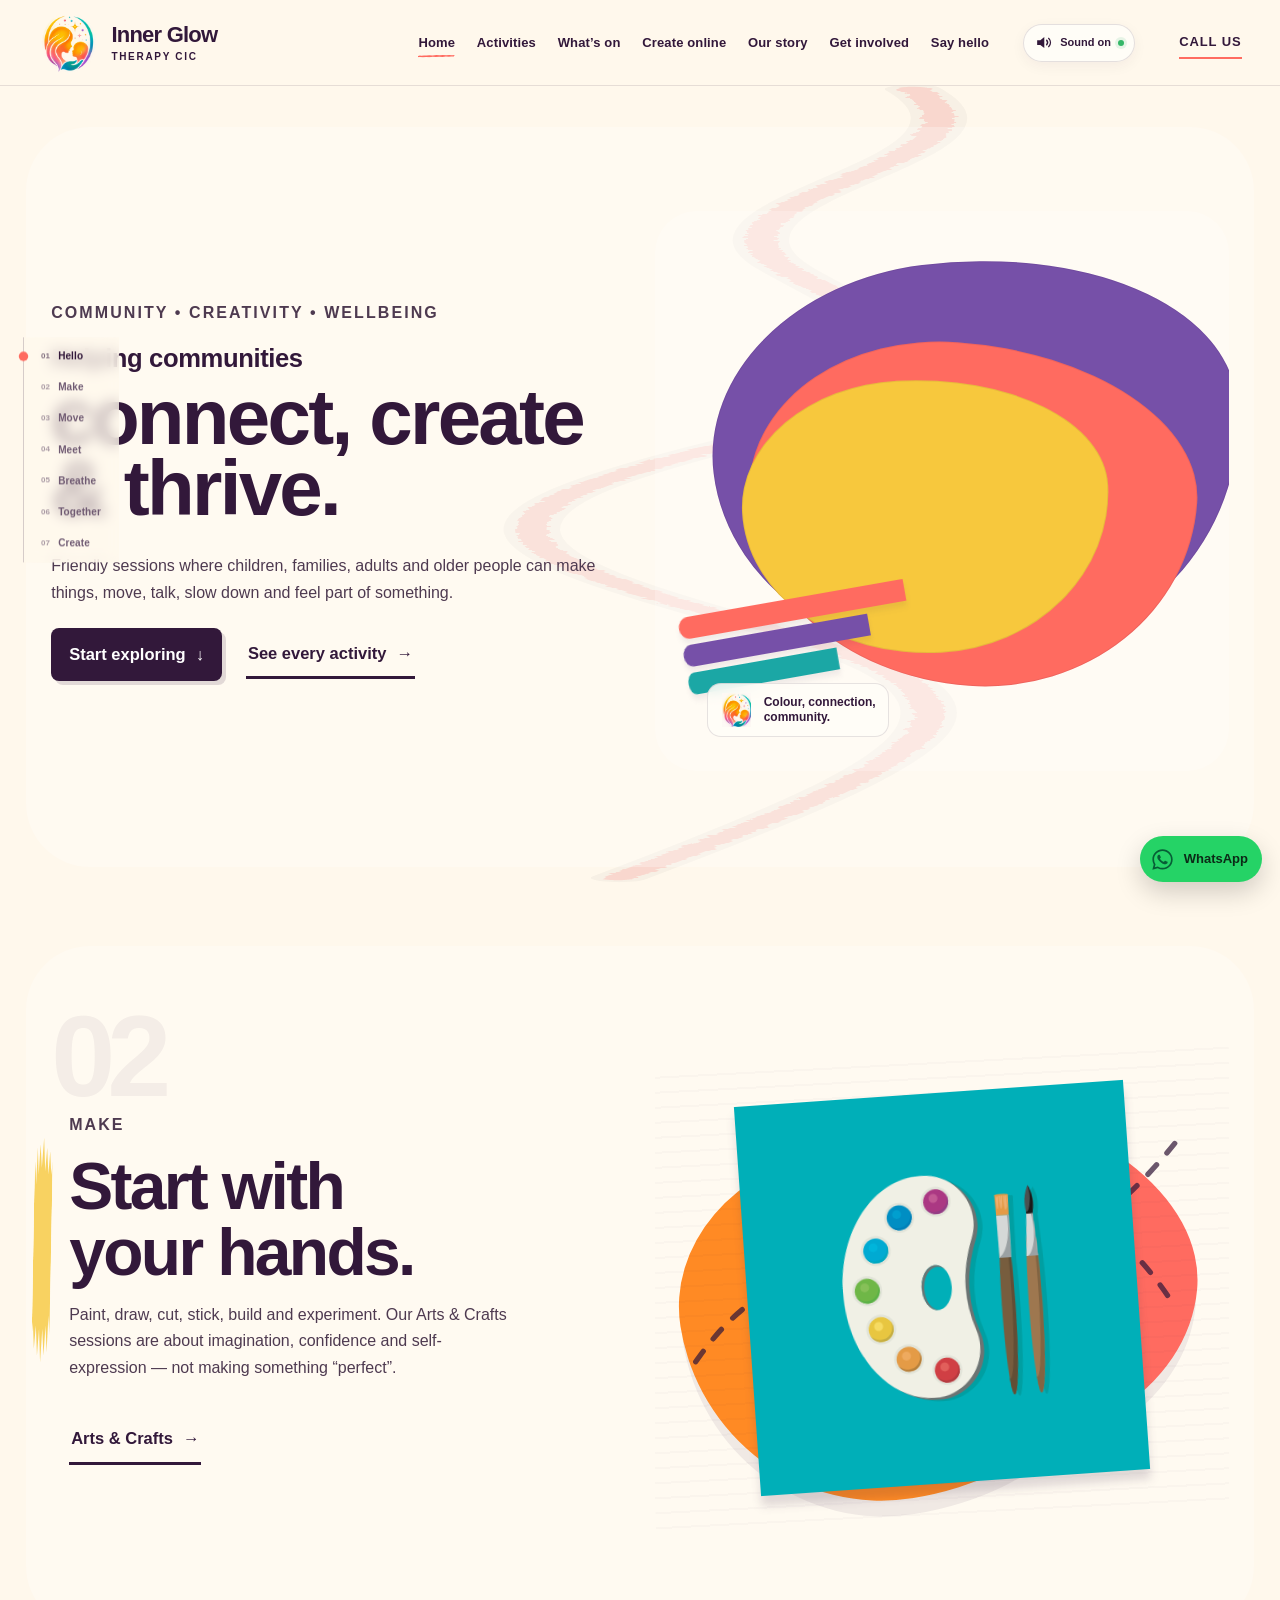
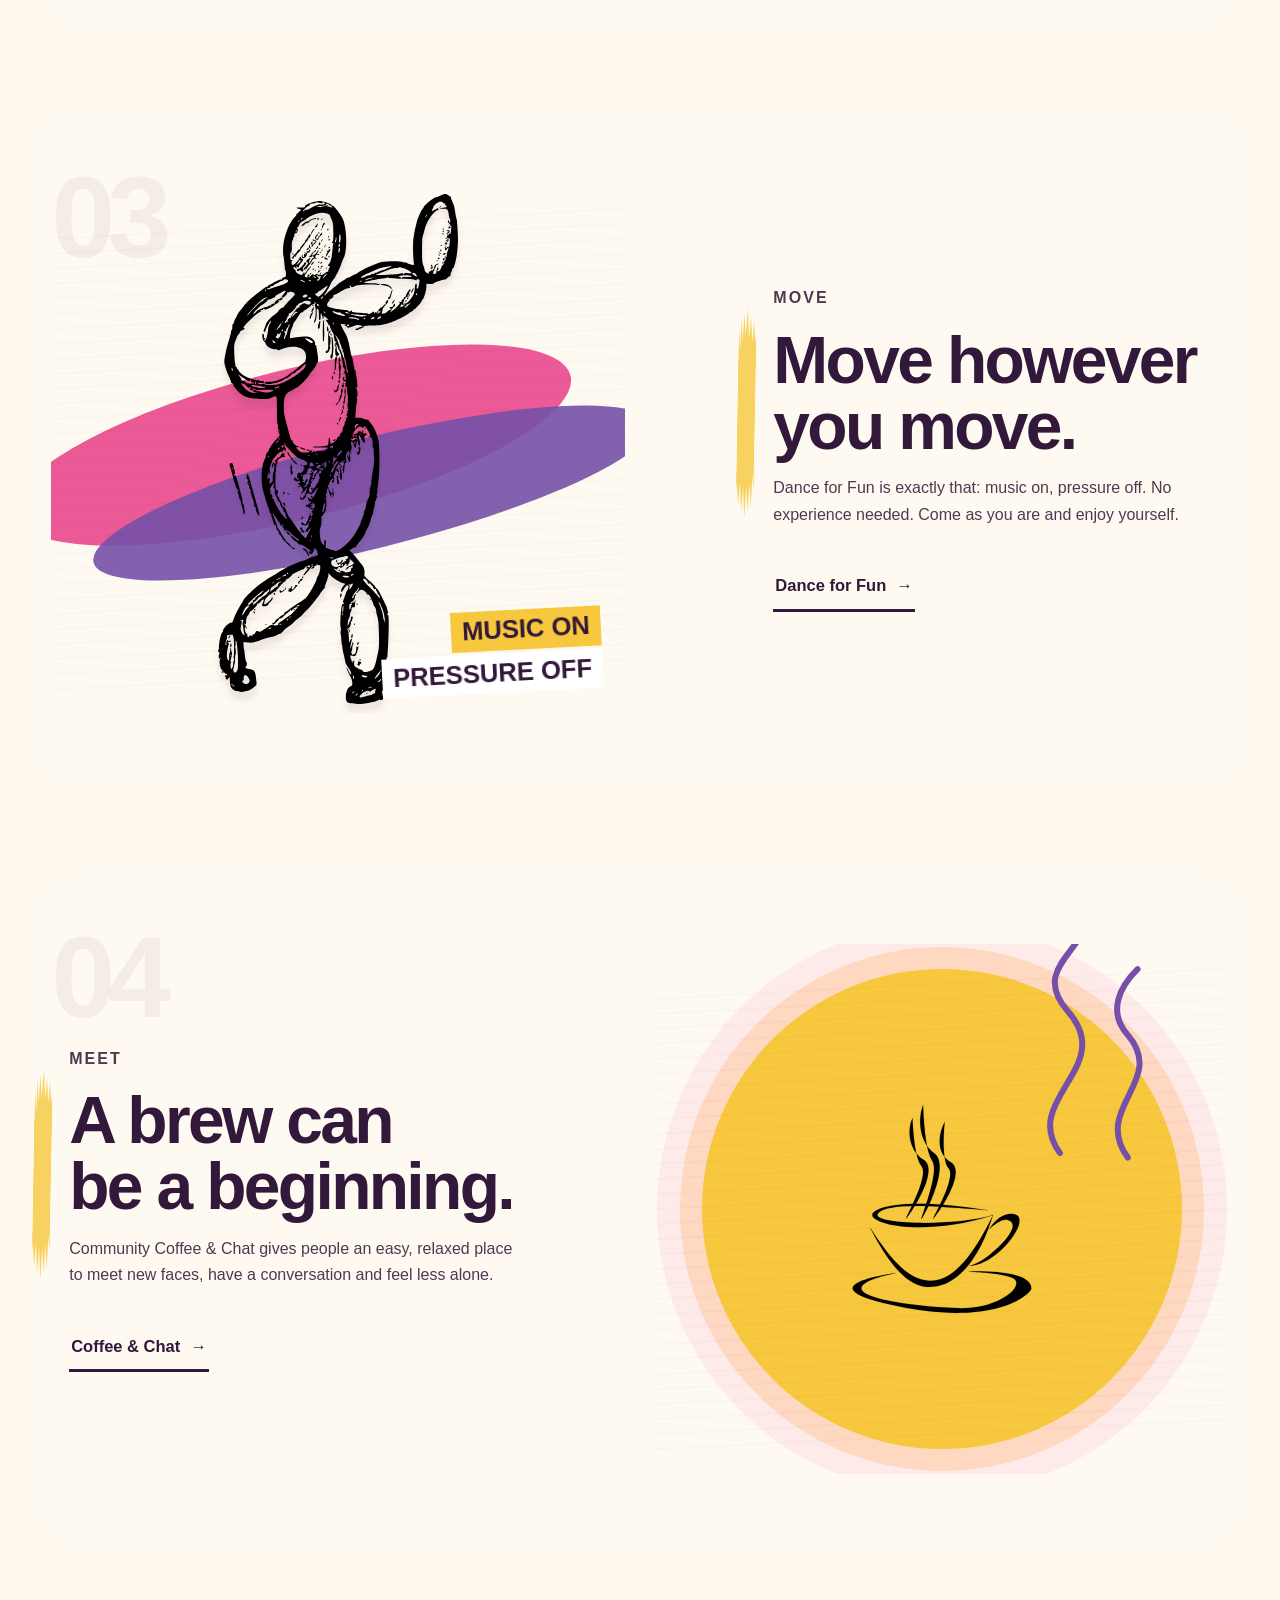
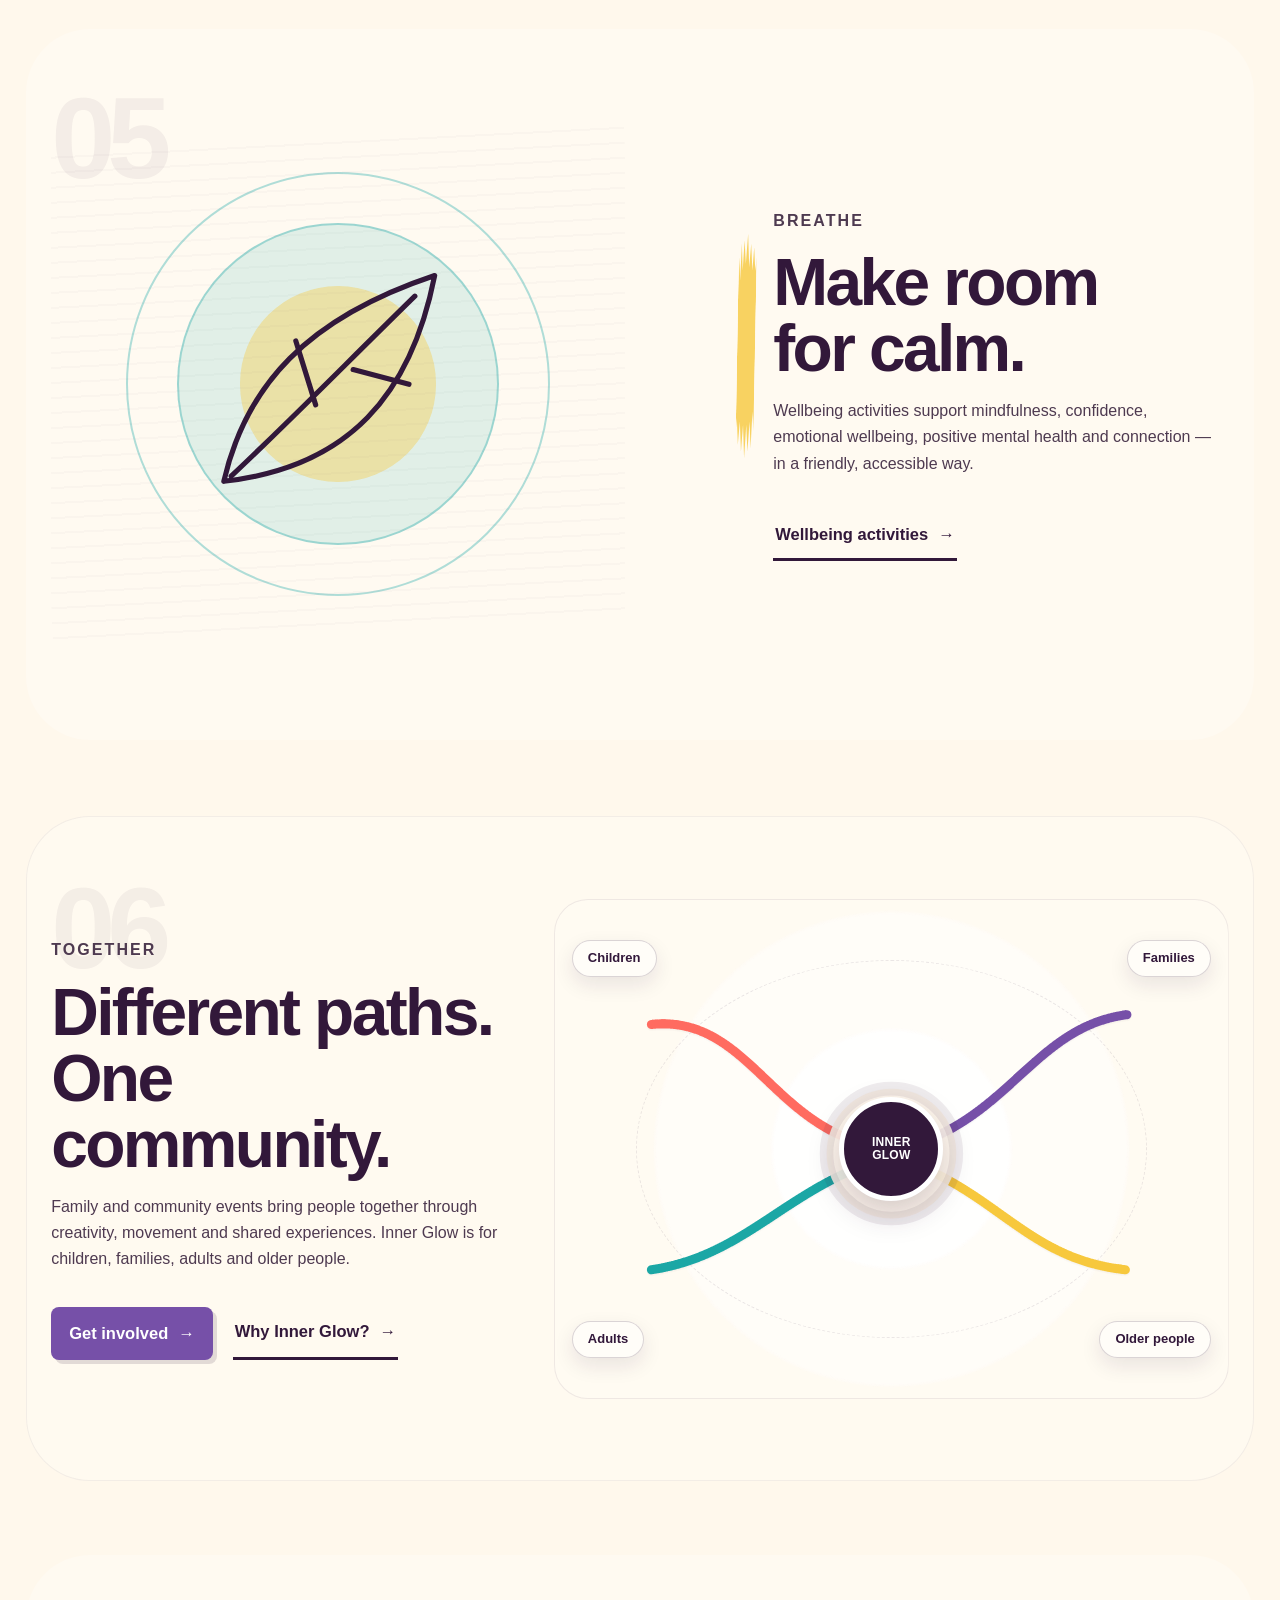
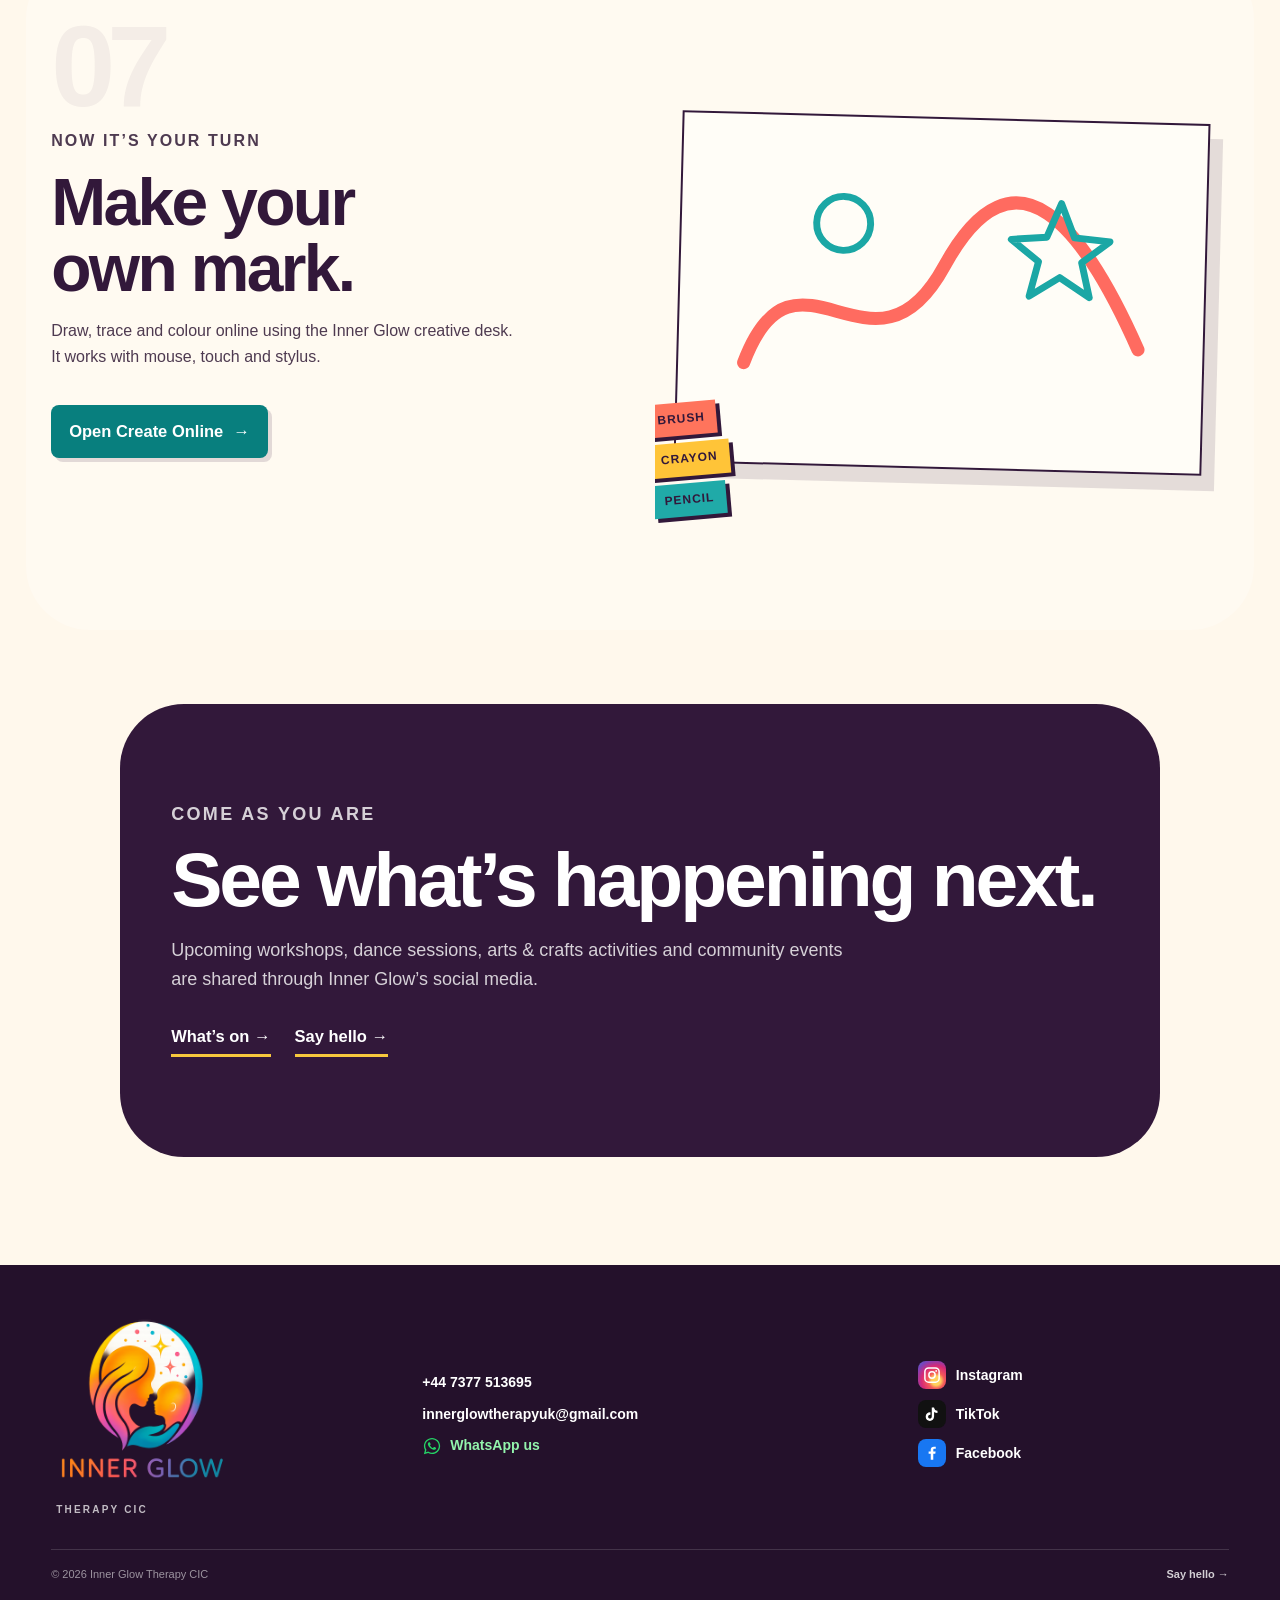
==== commit 6c397fe8: "Add files via upload" ====
--- a/index.html
+++ b/index.html
@@ -140,7 +140,7 @@
     <div class="connection-diagram" data-build="art" aria-label="Diagram showing different community groups connecting">
       <svg viewBox="0 0 820 520" role="img" aria-hidden="true">
         <path class="connection-path c1" d="M92 95 C220 82 250 230 390 257"/><path class="connection-path c2" d="M722 82 C600 98 566 220 430 257"/><path class="connection-path c3" d="M92 420 C214 402 270 315 390 276"/><path class="connection-path c4" d="M720 420 C592 406 552 320 430 276"/>
-        <circle class="hub" cx="410" cy="266" r="76"/>
+        <circle class="hub-glow" cx="410" cy="266" r="86"/>
       </svg>
       <div class="node n1">Children</div><div class="node n2">Families</div><div class="node n3">Adults</div><div class="node n4">Older people</div><div class="node centre">INNER<br>GLOW</div>
     </div>
--- a/styles.css
+++ b/styles.css
@@ -908,3 +908,200 @@
 @media (prefers-reduced-motion:reduce){
   .story-panel::before,[data-build="text"],[data-build="art"]{transition:none!important}
 }
+
+/* =========================================================
+   V16 — responsive app shell, calmer visual hierarchy,
+   soundtrack controls and community-diagram repair.
+   ========================================================= */
+:root{
+  --font-display:"Trebuchet MS","Avenir Next","Segoe UI",Arial,sans-serif;
+  --font-body:"Segoe UI","Aptos","Helvetica Neue",Arial,sans-serif;
+  --app-surface:#fffdf8;
+  --app-paper:#fff8ec;
+  --app-line:rgba(50,24,58,.13);
+  --app-shadow:0 18px 48px rgba(50,24,58,.10);
+  --app-dock-h:72px;
+}
+body{font-family:var(--font-body)!important}
+.story-panel h1,.story-panel h2,.sub-hero-copy h1,.content-copy h2,.clean-board h2,.path-item h2,.closing-panel h2{
+  font-family:var(--font-display)!important;
+  font-weight:800!important;
+  letter-spacing:-.04em!important;
+}
+
+/* Compact sound control. It is intentionally functional rather than decorative. */
+.site-header{position:relative}
+.sound-control{
+  position:absolute;right:92px;top:50%;transform:translateY(-50%);z-index:910;
+  display:inline-flex;align-items:center;gap:7px;min-height:38px;padding:7px 10px;
+  border:1px solid var(--app-line);border-radius:999px;background:rgba(255,253,248,.92);color:var(--ink);
+  box-shadow:0 4px 14px rgba(50,24,58,.05);font:800 11px/1 var(--font-body);cursor:pointer;
+}
+.sound-control svg{width:19px;height:19px;overflow:visible}.sound-control .speaker{fill:currentColor}.sound-control .wave{fill:none;stroke:currentColor;stroke-width:1.8;stroke-linecap:round}.sound-control i{width:6px;height:6px;border-radius:50%;background:#35b768;box-shadow:0 0 0 3px rgba(53,183,104,.12)}
+.sound-control.is-muted{color:#78687b}.sound-control.is-muted .wave{display:none}.sound-control.is-muted i{background:#aaa;box-shadow:none}.sound-control.needs-tap i{background:var(--coral);box-shadow:0 0 0 3px rgba(255,98,91,.12)}
+
+/* Repair the screenshot issue: the scroll paint should not cut through the community diagram. */
+.together-panel::before{background:rgba(255,250,241,.94)!important;box-shadow:inset 0 0 0 1px rgba(50,24,58,.055)}
+.connection-diagram{
+  background:radial-gradient(circle at 50% 50%,rgba(255,255,255,.93) 0 28%,rgba(255,255,255,.53) 29% 56%,rgba(255,255,255,.16) 57% 100%);
+  border:1px solid rgba(50,24,58,.08);border-radius:34px;padding:16px;isolation:isolate;
+}
+.connection-diagram::after{content:"";position:absolute;inset:12%;border:1px dashed rgba(50,24,58,.10);border-radius:50%;z-index:-1}
+.connection-diagram svg{inset:4%!important;width:92%!important;height:92%!important;margin:auto}
+.connection-path{stroke-width:12!important;filter:drop-shadow(0 2px 0 rgba(50,24,58,.04))}
+.hub-glow{fill:rgba(255,248,236,.92);stroke:rgba(50,24,58,.08);stroke-width:18}
+.node{
+  border:1px solid rgba(50,24,58,.18)!important;border-radius:999px!important;background:#fffdf8!important;
+  box-shadow:0 8px 20px rgba(50,24,58,.10)!important;padding:10px 15px!important;font-size:13px!important;white-space:nowrap;
+}
+.node.centre{
+  width:104px!important;height:104px!important;top:50%!important;border:5px solid #fff!important;background:var(--ink)!important;color:#fff!important;
+  box-shadow:0 12px 32px rgba(50,24,58,.22)!important;font-size:12px!important;letter-spacing:.02em;
+}
+.n1{left:2.5%!important;top:8%!important}.n2{right:2.5%!important;top:8%!important}.n3{left:2.5%!important;bottom:8%!important}.n4{right:2.5%!important;bottom:8%!important}
+
+/* Faster painterly transition, still fully covering the previous page before navigation. */
+.brush-transition .brush-stroke{
+  background:
+    repeating-linear-gradient(180deg,rgba(255,255,255,.13) 0 1px,transparent 1px 11px),
+    linear-gradient(90deg,#ff765d 0 72%,#f15d88 88%,#8e56b6 100%)!important;
+  box-shadow:6vw 0 0 rgba(255,196,56,.18)!important;
+}
+.brush-transition.cover .brush-stroke{animation-duration:.18s!important}.brush-transition.reveal .brush-stroke{animation-duration:.16s!important}
+
+/* Responsive app navigation. Hidden on laptop/desktop. */
+.app-dock,.app-more-sheet,.app-sheet-backdrop{display:none}
+
+@media (max-width:1100px){
+  :root{--app-header-h:66px;--app-dock-h:72px}
+  body{padding-bottom:calc(var(--app-dock-h) + env(safe-area-inset-bottom) + 12px)!important;background:#f7efe2!important}
+
+  /* App bar: brand + sound. Main navigation lives in the dock/sheet. */
+  .site-header.v8-header{
+    position:sticky!important;top:0!important;z-index:1200!important;min-height:var(--app-header-h)!important;height:var(--app-header-h)!important;
+    display:flex!important;align-items:center!important;justify-content:flex-start!important;gap:12px!important;padding:7px 18px!important;
+    background:rgba(255,250,241,.94)!important;border-bottom:1px solid rgba(50,24,58,.09)!important;backdrop-filter:blur(16px) saturate(1.12)!important;
+    box-shadow:0 7px 22px rgba(50,24,58,.05)!important;
+  }
+  .v13-brand{gap:9px!important;min-width:0!important}.v13-brand-symbol{width:48px!important;height:48px!important;flex:0 0 48px!important}.v13-brand-copy strong{font-size:17px!important}.v13-brand-copy small{font-size:7.5px!important}
+  .menu-btn,.site-header .site-nav,.header-call{display:none!important}
+  .sound-control{right:18px!important;top:50%!important;min-height:40px!important;padding:7px 10px!important;background:#fff!important}.sound-control .sound-copy{font-size:10px}
+
+  .app-dock{
+    position:fixed;left:50%;bottom:max(8px,env(safe-area-inset-bottom));transform:translateX(-50%);z-index:1600;
+    width:min(620px,calc(100% - 20px));height:var(--app-dock-h);padding:6px 8px;
+    display:grid;grid-template-columns:repeat(5,1fr);gap:3px;
+    background:rgba(255,253,248,.95);border:1px solid rgba(50,24,58,.12);border-radius:22px;
+    box-shadow:0 16px 46px rgba(50,24,58,.18);backdrop-filter:blur(18px) saturate(1.1);
+  }
+  .app-tab{
+    border:0;background:transparent;color:#725f75;text-decoration:none;border-radius:16px;min-width:0;
+    display:flex;flex-direction:column;align-items:center;justify-content:center;gap:3px;padding:5px 3px;
+    font:750 10px/1.05 var(--font-body);cursor:pointer;position:relative;
+  }
+  .app-tab svg{width:22px;height:22px;fill:none;stroke:currentColor;stroke-width:1.8;stroke-linecap:round;stroke-linejoin:round}.app-more circle{fill:currentColor;stroke:none}
+  .app-tab.active{background:#fff2df;color:var(--ink);box-shadow:inset 0 0 0 1px rgba(255,98,91,.10)}
+  .app-tab.active::after{content:"";position:absolute;bottom:4px;width:18px;height:3px;border-radius:999px;background:var(--coral)}
+  .app-tab:active{transform:scale(.96)}
+
+  .app-sheet-backdrop{position:fixed;inset:0;z-index:1700;background:rgba(31,12,38,.32);backdrop-filter:blur(3px);opacity:0;transition:opacity .2s}.app-sheet-backdrop.open{display:block;opacity:1}
+  .app-more-sheet{
+    position:fixed;left:50%;bottom:0;z-index:1701;width:min(680px,100%);max-height:min(78svh,620px);overflow:auto;
+    transform:translate(-50%,105%);display:block;padding:10px 18px calc(22px + env(safe-area-inset-bottom));
+    background:#fffaf0;border-radius:28px 28px 0 0;box-shadow:0 -20px 60px rgba(31,12,38,.20);transition:transform .24s cubic-bezier(.2,.75,.2,1);
+  }
+  .app-more-sheet.open{transform:translate(-50%,0)}.app-sheet-grab{width:44px;height:5px;border-radius:999px;background:#d7ccd7;margin:0 auto 12px}.app-sheet-head{display:flex;align-items:center;justify-content:space-between;padding:4px 2px 14px}.app-sheet-head strong{font:800 22px/1 var(--font-display)}.app-sheet-close{width:38px;height:38px;border:0;border-radius:50%;background:#f0e7ef;font-size:26px;line-height:1;cursor:pointer}
+  .app-sheet-grid{display:grid;grid-template-columns:repeat(3,minmax(0,1fr));gap:10px}.app-sheet-grid a{display:grid;gap:5px;min-height:104px;padding:16px;border:1px solid var(--app-line);border-radius:20px;background:#fff;text-decoration:none;color:var(--ink)}.app-sheet-grid a.active{border-color:rgba(255,98,91,.45);background:#fff2e9}.app-sheet-grid span{font:800 16px/1.15 var(--font-display)}.app-sheet-grid small{font:500 12px/1.35 var(--font-body);color:#756176}
+  .app-sheet-actions{display:grid;grid-template-columns:1fr 1fr;gap:9px;margin-top:12px}.app-sheet-actions a{text-align:center;padding:13px 16px;border-radius:14px;background:var(--ink);color:#fff;text-decoration:none;font-weight:800}.app-sheet-actions .wa{background:#25D366;color:#0b2c17}
+
+  /* WhatsApp floats above the app dock, never over content/actions. */
+  .whatsapp-float.v13-wa{bottom:calc(var(--app-dock-h) + env(safe-area-inset-bottom) + 17px)!important;right:14px!important;z-index:1550!important}
+
+  /* Home becomes a stack of intentional app screens. */
+  .story-main{padding:8px 12px 24px!important}
+  .story-jump{
+    position:sticky!important;top:calc(var(--app-header-h) + 7px)!important;z-index:1100!important;width:calc(100% - 8px)!important;max-width:760px!important;
+    margin:6px auto 10px!important;padding:5px!important;display:flex!important;gap:4px!important;overflow-x:auto!important;
+    border:1px solid rgba(50,24,58,.09)!important;border-radius:16px!important;background:rgba(255,253,248,.92)!important;box-shadow:0 8px 24px rgba(50,24,58,.07)!important;backdrop-filter:blur(12px)!important;
+  }
+  .story-jump a{min-width:max-content!important;padding:9px 11px!important;border-radius:11px!important;font-size:10px!important;background:transparent!important}.story-jump a.active{background:#fff0e6!important;color:var(--ink)!important}.story-jump a span{display:none!important}
+  .scroll-build{display:none!important}
+  .story-panel{
+    width:100%!important;min-height:auto!important;margin:0 0 14px!important;padding:34px clamp(22px,4vw,38px) 38px!important;gap:28px!important;
+    border:1px solid rgba(50,24,58,.08)!important;border-radius:30px!important;background:rgba(255,253,248,.78)!important;box-shadow:0 12px 34px rgba(50,24,58,.055)!important;overflow:hidden!important;
+  }
+  .story-panel::before{display:none!important}
+  .story-number{top:18px!important;right:18px!important;left:auto!important;font-size:11px!important;line-height:1!important;letter-spacing:.12em!important;opacity:1!important;color:#876f88!important;background:#f3eaf2!important;padding:7px 9px;border-radius:999px}
+  .hero-v8{padding-top:38px!important}.hero-v8-copy,.activity-copy,.together-copy,.create-copy{max-width:100%!important}
+  .hero-v8 h1 span{font-size:17px!important}.hero-v8 h1 strong{font-size:clamp(46px,7.8vw,68px)!important;line-height:.95!important}.story-panel h2{font-size:clamp(39px,6.2vw,56px)!important;line-height:.98!important}.hero-summary,.story-panel p{font-size:16px!important;line-height:1.58!important}
+  .hero-v8-art,.activity-visual,.connection-diagram,.create-preview{border-radius:24px!important;background-color:rgba(255,255,255,.30)!important;min-height:360px!important}
+  .activity-visual,.connection-diagram,.create-preview{max-width:560px!important;width:100%!important;justify-self:center!important}
+  .connection-diagram{min-height:390px!important}
+
+  /* Subpages read as app screens/cards instead of a squeezed desktop page. */
+  .sub-main{padding:10px 16px 30px!important}
+  .sub-hero{
+    margin:0!important;padding:30px clamp(22px,4vw,36px)!important;min-height:auto!important;gap:24px!important;
+    background:rgba(255,253,248,.82)!important;border:1px solid rgba(50,24,58,.08)!important;border-radius:30px!important;box-shadow:0 12px 34px rgba(50,24,58,.055)!important;
+  }
+  .sub-hero-copy h1{font-size:clamp(48px,7.5vw,68px)!important;line-height:.96!important}.sub-hero-copy p{font-size:16px!important;line-height:1.58!important}.sub-hero-art{border-radius:24px!important;min-height:330px!important;background:rgba(255,255,255,.38)!important}
+  .section-nav{top:calc(var(--app-header-h) + 7px)!important;z-index:1100!important;margin:10px 0 14px!important;background:rgba(255,253,248,.94)!important;border:1px solid rgba(50,24,58,.08)!important;border-radius:16px!important;padding:5px!important;box-shadow:0 8px 24px rgba(50,24,58,.06)!important}
+  .section-nav a{border-radius:11px!important;padding:9px 11px!important;background:#f8f0e8!important}
+  .content-section{
+    margin:0 0 14px!important;padding:30px clamp(22px,4vw,36px)!important;gap:26px!important;
+    border:1px solid rgba(50,24,58,.08)!important;border-radius:28px!important;background:rgba(255,253,248,.78)!important;box-shadow:0 12px 32px rgba(50,24,58,.05)!important;
+  }
+  .content-section+.content-section{border-top:1px solid rgba(50,24,58,.08)!important}.content-copy h2{font-size:clamp(38px,5.8vw,54px)!important}.content-copy p,.content-copy li{font-size:15.5px!important;line-height:1.58!important}.content-art{min-height:320px!important;border-radius:22px!important}
+  .clean-board,.clean-form{border-radius:24px!important;box-shadow:var(--app-shadow)!important}
+  .path-list{background:rgba(255,253,248,.78);border:1px solid rgba(50,24,58,.08);border-radius:26px;padding:8px 24px;box-shadow:0 12px 32px rgba(50,24,58,.05)}.path-item{padding:24px 0!important}.path-item:last-child{border-bottom:0!important}
+  .contact-clean{padding:16px 0 30px!important;gap:14px!important}.contact-details,.clean-form{background:rgba(255,253,248,.82);border:1px solid rgba(50,24,58,.08);border-radius:26px;padding:24px!important;box-shadow:0 12px 32px rgba(50,24,58,.05)}.contact-details{border-top:1px solid rgba(50,24,58,.08)!important}.contact-method:first-child{padding-top:0}.contact-method:last-child{border-bottom:0}
+
+  /* Create Online: canvas is the primary app screen; tools follow it. */
+  .messy-desk{padding:14px 12px 36px!important;background-color:#e6cfa8!important}.messy-desk .desk-inner{display:flex!important;flex-direction:column!important;gap:14px!important;padding:0!important}.desk-canvas-area{order:1!important}.toolbox{order:2!important;display:grid!important;grid-template-columns:repeat(2,minmax(0,1fr))!important;gap:12px!important}.tool-card{transform:none!important;border-radius:22px!important;padding:18px!important}.tool-card h3{font-size:18px!important}.canvas-toolbar{display:grid!important;grid-template-columns:repeat(6,minmax(0,1fr))!important;gap:6px!important;padding:7px!important;border-radius:16px!important;background:rgba(255,253,248,.94)!important;position:sticky!important;top:calc(var(--app-header-h) + 7px)!important;z-index:1000!important}.canvas-toolbar .paint-btn{min-width:0!important;padding:10px 5px!important;font-size:10px!important;white-space:normal!important}.canvas-shell{border-radius:22px!important;padding:9px!important;box-shadow:0 12px 34px rgba(50,24,58,.10)!important}.canvas-shell::before{display:none!important}.canvas-paper{border-radius:15px!important;min-height:420px!important;aspect-ratio:auto!important}.studio-bottom{grid-template-columns:1fr 1fr!important;gap:12px!important}.prompt-card{border-radius:22px!important}.sheet-choice{border-radius:14px!important}
+
+  /* Footer is supporting content on app layouts, not another giant destination. */
+  .v11-footer .footer-inner{padding-bottom:calc(var(--app-dock-h) + env(safe-area-inset-bottom) + 28px)!important}.v11-footer .footer-main{align-items:start!important}.v11-footer .footer-brand-real>img{width:160px!important}
+}
+
+@media (min-width:821px) and (max-width:1100px){
+  /* Tablet landscape: keep purposeful split views inside app cards. */
+  .story-main{padding-inline:18px!important}.story-panel{grid-template-columns:repeat(12,minmax(0,1fr))!important;min-height:610px!important;padding:48px 44px!important}.hero-v8-copy{grid-column:1/7!important}.hero-v8-art{grid-column:7/13!important}.activity-copy{grid-column:1/6!important}.activity-visual{grid-column:7/13!important}.move-panel .activity-copy,.breathe-panel .activity-copy{grid-column:8/13!important}.move-panel .activity-visual,.breathe-panel .activity-visual{grid-column:1/7!important;grid-row:1!important}.together-copy,.create-copy{grid-column:1/6!important}.connection-diagram,.create-preview{grid-column:7/13!important}.connection-diagram{min-height:430px!important}
+  .sub-hero{grid-template-columns:minmax(0,1fr) minmax(300px,.8fr)!important}.content-section{grid-template-columns:minmax(0,1fr) minmax(320px,.9fr)!important}.contact-clean{grid-template-columns:minmax(0,.8fr) minmax(390px,1.1fr)!important;gap:14px!important}.canvas-paper{min-height:500px!important}
+}
+
+@media (max-width:820px){
+  :root{--app-header-h:62px;--app-dock-h:70px}
+  .site-header.v8-header{padding:6px 14px!important}.v13-brand-symbol{width:44px!important;height:44px!important;flex-basis:44px!important}.v13-brand-copy strong{font-size:16px!important}.v13-brand-copy small{font-size:7px!important}.sound-control{right:14px!important;min-height:38px!important;padding:7px 9px!important}.sound-control .sound-copy{display:none}
+  .app-dock{width:calc(100% - 16px);bottom:max(6px,env(safe-area-inset-bottom));border-radius:20px}.app-tab{font-size:9px}.app-tab svg{width:21px;height:21px}
+  .app-sheet-grid{grid-template-columns:1fr!important}.app-sheet-grid a{min-height:auto;padding:14px 16px}.app-sheet-actions{grid-template-columns:1fr 1fr}
+  .story-main{padding-inline:8px!important}.story-panel{display:grid!important;grid-template-columns:minmax(0,1fr)!important;padding:31px 18px 34px!important;gap:22px!important;border-radius:25px!important}.hero-v8-copy,.activity-copy,.together-copy,.create-copy,.hero-v8-art,.activity-visual,.connection-diagram,.create-preview,.move-panel .activity-copy,.breathe-panel .activity-copy,.move-panel .activity-visual,.breathe-panel .activity-visual{grid-column:1!important;grid-row:auto!important;order:initial!important}.hero-v8-copy,.activity-copy,.together-copy,.create-copy{order:1!important}.hero-v8-art,.activity-visual,.connection-diagram,.create-preview{order:2!important}
+  .hero-v8 h1 strong{font-size:clamp(42px,10.5vw,58px)!important}.story-panel h2{font-size:clamp(36px,8.5vw,48px)!important}.hero-summary,.story-panel p{font-size:15.5px!important}.hero-v8-art,.activity-visual{min-height:300px!important}.connection-diagram{min-height:340px!important;padding:8px!important}.create-preview{min-height:300px!important}.story-number{top:14px!important;right:14px!important}
+  .node{font-size:10px!important;padding:7px 9px!important;max-width:96px!important}.node.centre{width:74px!important;height:74px!important;font-size:9px!important}.connection-path{stroke-width:10!important}.connection-diagram svg{inset:7%!important;width:86%!important;height:86%!important}
+
+  .sub-main{padding-inline:8px!important}.sub-hero{display:grid!important;grid-template-columns:1fr!important;padding:26px 18px!important;border-radius:25px!important}.sub-hero-copy h1{font-size:clamp(42px,11vw,56px)!important}.sub-hero-art{min-height:250px!important}.content-section{display:grid!important;grid-template-columns:1fr!important;padding:26px 18px!important;border-radius:24px!important}.content-copy{order:1!important}.content-art{order:2!important;min-height:260px!important}.path-list{padding:6px 18px!important;border-radius:24px!important}.contact-details,.clean-form{padding:20px 18px!important;border-radius:24px!important}.clean-form input,.clean-form select,.clean-form textarea{font-size:16px!important}
+
+  .messy-desk{padding-inline:8px!important}.desk-canvas-area{gap:12px!important}.canvas-toolbar{grid-template-columns:repeat(3,minmax(0,1fr))!important;position:relative!important;top:auto!important}.canvas-toolbar .paint-btn{font-size:11px!important;padding:10px 6px!important}.canvas-paper{min-height:380px!important}.toolbox{grid-template-columns:1fr!important}.studio-bottom{grid-template-columns:1fr!important}.paint-swatches{gap:10px!important}.colour-dot{width:38px!important;height:38px!important}.tool-chip{min-height:40px!important;padding:9px 11px!important}.prompt-text{font-size:19px!important}
+  .v11-footer .footer-brand-real>img{width:145px!important}
+}
+
+@media (max-width:520px){
+  :root{--app-header-h:58px;--app-dock-h:68px}
+  body{padding-bottom:calc(var(--app-dock-h) + env(safe-area-inset-bottom) + 10px)!important}
+  .site-header.v8-header{height:var(--app-header-h)!important;min-height:var(--app-header-h)!important;padding:5px 11px!important}.v13-brand{gap:7px!important}.v13-brand-symbol{width:40px!important;height:40px!important;flex-basis:40px!important}.v13-brand-copy strong{font-size:15px!important}.v13-brand-copy small{font-size:6.5px!important}.sound-control{right:11px!important;width:38px!important;height:38px!important;min-height:38px!important;padding:8px!important;justify-content:center}.sound-control svg{width:20px;height:20px}.sound-control i{position:absolute;right:4px;top:4px;width:5px;height:5px}
+  .app-dock{height:var(--app-dock-h);padding:5px 5px;width:calc(100% - 12px);gap:1px;border-radius:18px}.app-tab{gap:2px;padding:4px 2px;font-size:8.5px}.app-tab svg{width:20px;height:20px}.app-tab.active::after{bottom:3px;height:2px}
+  .app-more-sheet{padding-inline:14px;border-radius:24px 24px 0 0}.app-sheet-head strong{font-size:20px}.app-sheet-actions{grid-template-columns:1fr}
+  .whatsapp-float.v13-wa{bottom:calc(var(--app-dock-h) + env(safe-area-inset-bottom) + 13px)!important;right:10px!important;width:44px!important;height:44px!important;min-height:44px!important}
+  .story-jump{top:calc(var(--app-header-h) + 5px)!important;width:calc(100% - 6px)!important;margin-top:5px!important}.story-jump a{padding:8px 9px!important;font-size:9px!important}
+  .story-panel{padding:29px 16px 32px!important;margin-bottom:9px!important;border-radius:22px!important}.hero-v8 h1 span{font-size:14px!important}.hero-v8 h1 strong{font-size:clamp(39px,12vw,50px)!important}.story-panel h2{font-size:clamp(34px,10vw,43px)!important}.hero-summary,.story-panel p{font-size:15px!important;line-height:1.52!important}.hero-v8-actions,.together-actions{gap:10px!important}.v8-link{font-size:13px!important}.v8-link.solid{padding:11px 14px!important}.hero-v8-art,.activity-visual{min-height:270px!important}.connection-diagram{min-height:306px!important}.create-preview{min-height:270px!important}.pd-asset{max-height:230px!important}.dancer-asset{max-height:275px!important}.coffee-asset{max-height:210px!important}.sound-words{max-width:54%!important}.sound-words span{font-size:13px!important}.node{font-size:9px!important;padding:6px 8px!important;max-width:86px!important}.node.centre{width:68px!important;height:68px!important;font-size:8.5px!important}.n1,.n3{left:1%!important}.n2,.n4{right:1%!important}
+  .sub-main{padding-top:7px!important}.sub-hero{padding:23px 16px!important;border-radius:22px!important}.sub-hero-copy h1{font-size:clamp(39px,12vw,50px)!important}.sub-hero-copy p{font-size:15px!important}.sub-hero-art{min-height:220px!important}.content-section{padding:23px 16px!important;border-radius:22px!important}.content-copy h2{font-size:clamp(33px,10vw,42px)!important}.content-copy p,.content-copy li{font-size:15px!important}.content-art{min-height:235px!important}.section-nav{top:calc(var(--app-header-h) + 5px)!important}.path-item{grid-template-columns:30px minmax(0,1fr)!important;padding:20px 0!important}.path-item h2{font-size:28px!important}.contact-details,.clean-form{padding:18px 16px!important}.contact-method>a{font-size:16px!important}.form-actions{display:grid!important;grid-template-columns:1fr!important}.form-actions button,.form-actions a{width:100%!important;text-align:center!important}
+  .canvas-toolbar{grid-template-columns:repeat(3,minmax(0,1fr))!important;gap:5px!important}.canvas-toolbar .paint-btn{font-size:10px!important;padding:9px 4px!important}.canvas-paper{min-height:330px!important}.tool-card{padding:16px!important;border-radius:20px!important}.tool-card h3{font-size:17px!important}.studio-bottom{gap:10px!important}.prompt-card{padding:18px!important}.prompt-text{font-size:18px!important}.sheet-list{grid-template-columns:1fr 1fr!important;gap:8px!important}.sheet-choice{min-height:72px!important;font-size:12px!important}
+  .v11-footer .footer-inner{padding-inline:16px!important}.v11-footer .footer-main{gap:18px!important}.v11-footer .footer-brand-real>img{width:132px!important}.v11-footer .footer-contact>a,.v11-footer .footer-social>a{font-size:12px!important}
+}
+
+@media (prefers-reduced-motion:reduce){
+  .app-more-sheet,.app-sheet-backdrop,.app-tab{transition:none!important}.brush-transition{display:none!important}
+}
+
+/* V16 micro-fixes from visual QA. */
+@media (min-width:1101px){.sound-control{right:145px!important}}
+@media (max-width:820px){body[data-page="create"] .whatsapp-float.v13-wa{bottom:calc(var(--app-dock-h) + env(safe-area-inset-bottom) + 82px)!important}}
